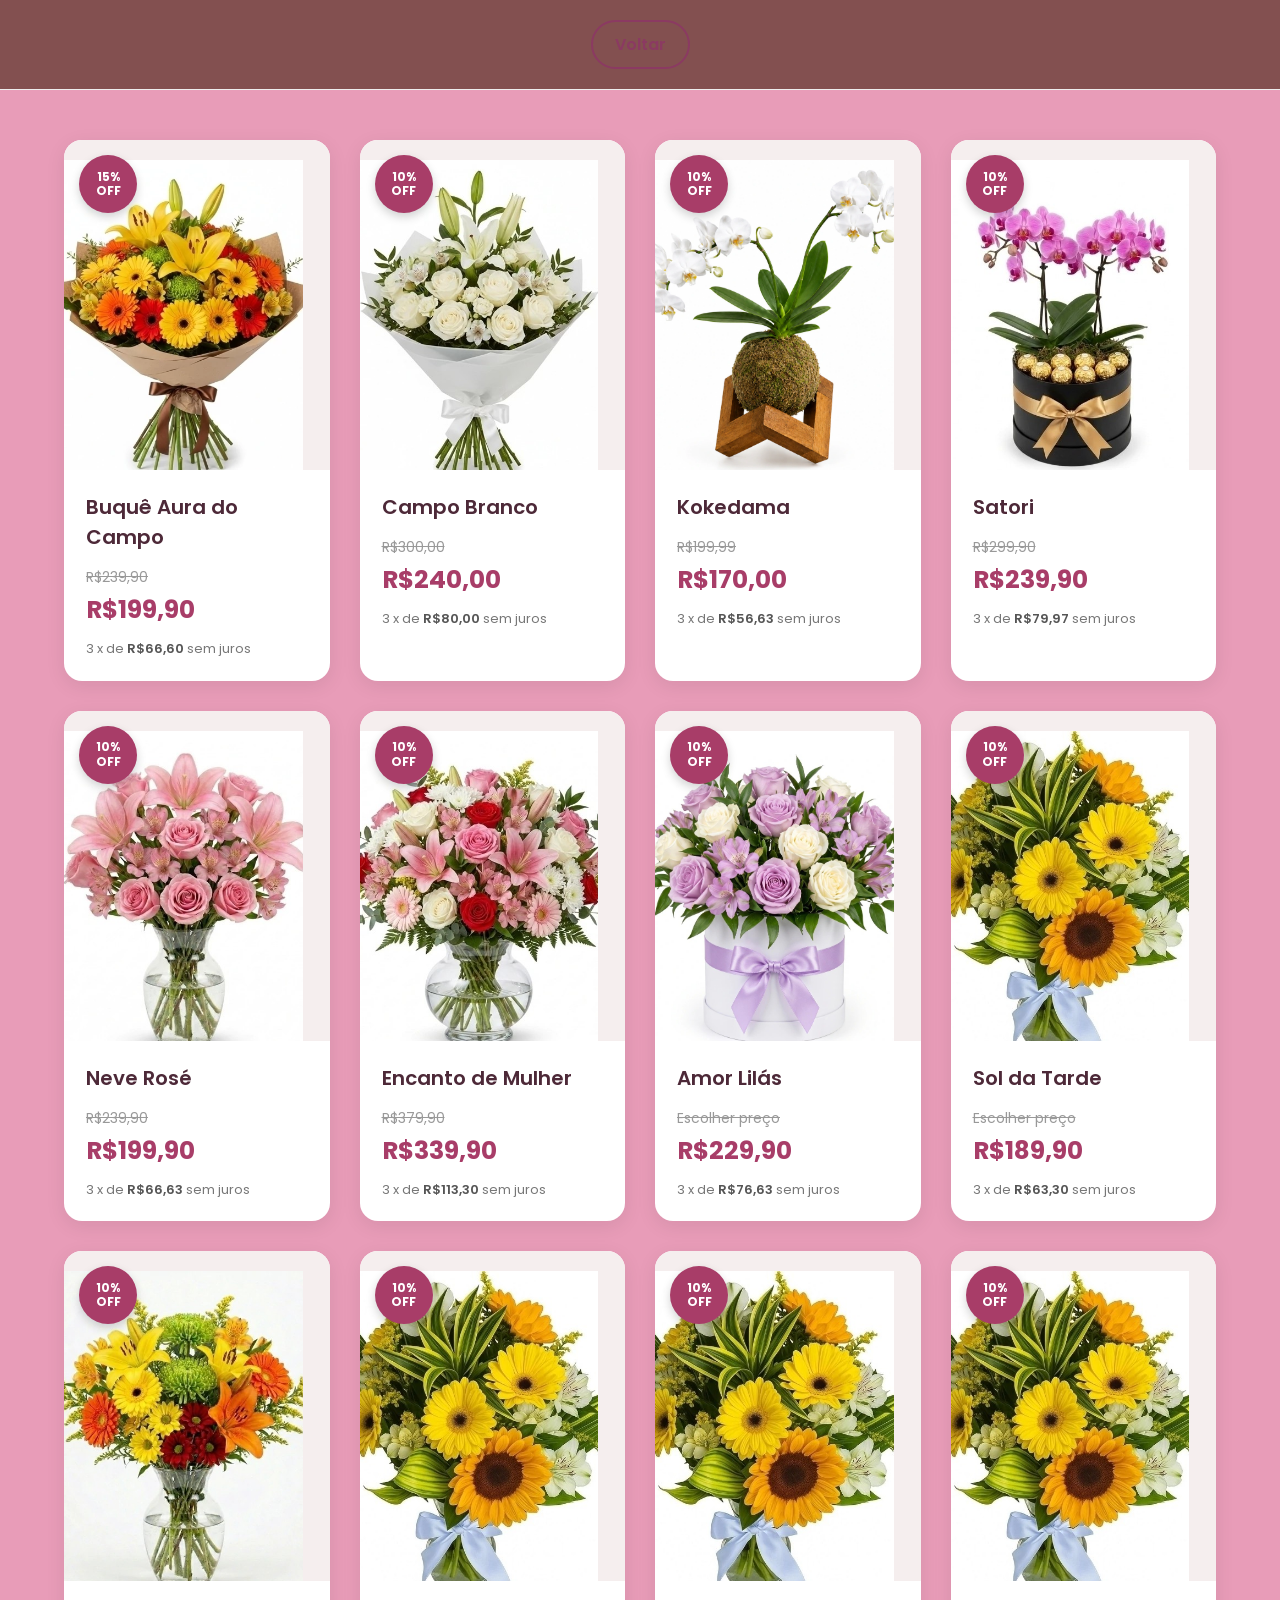
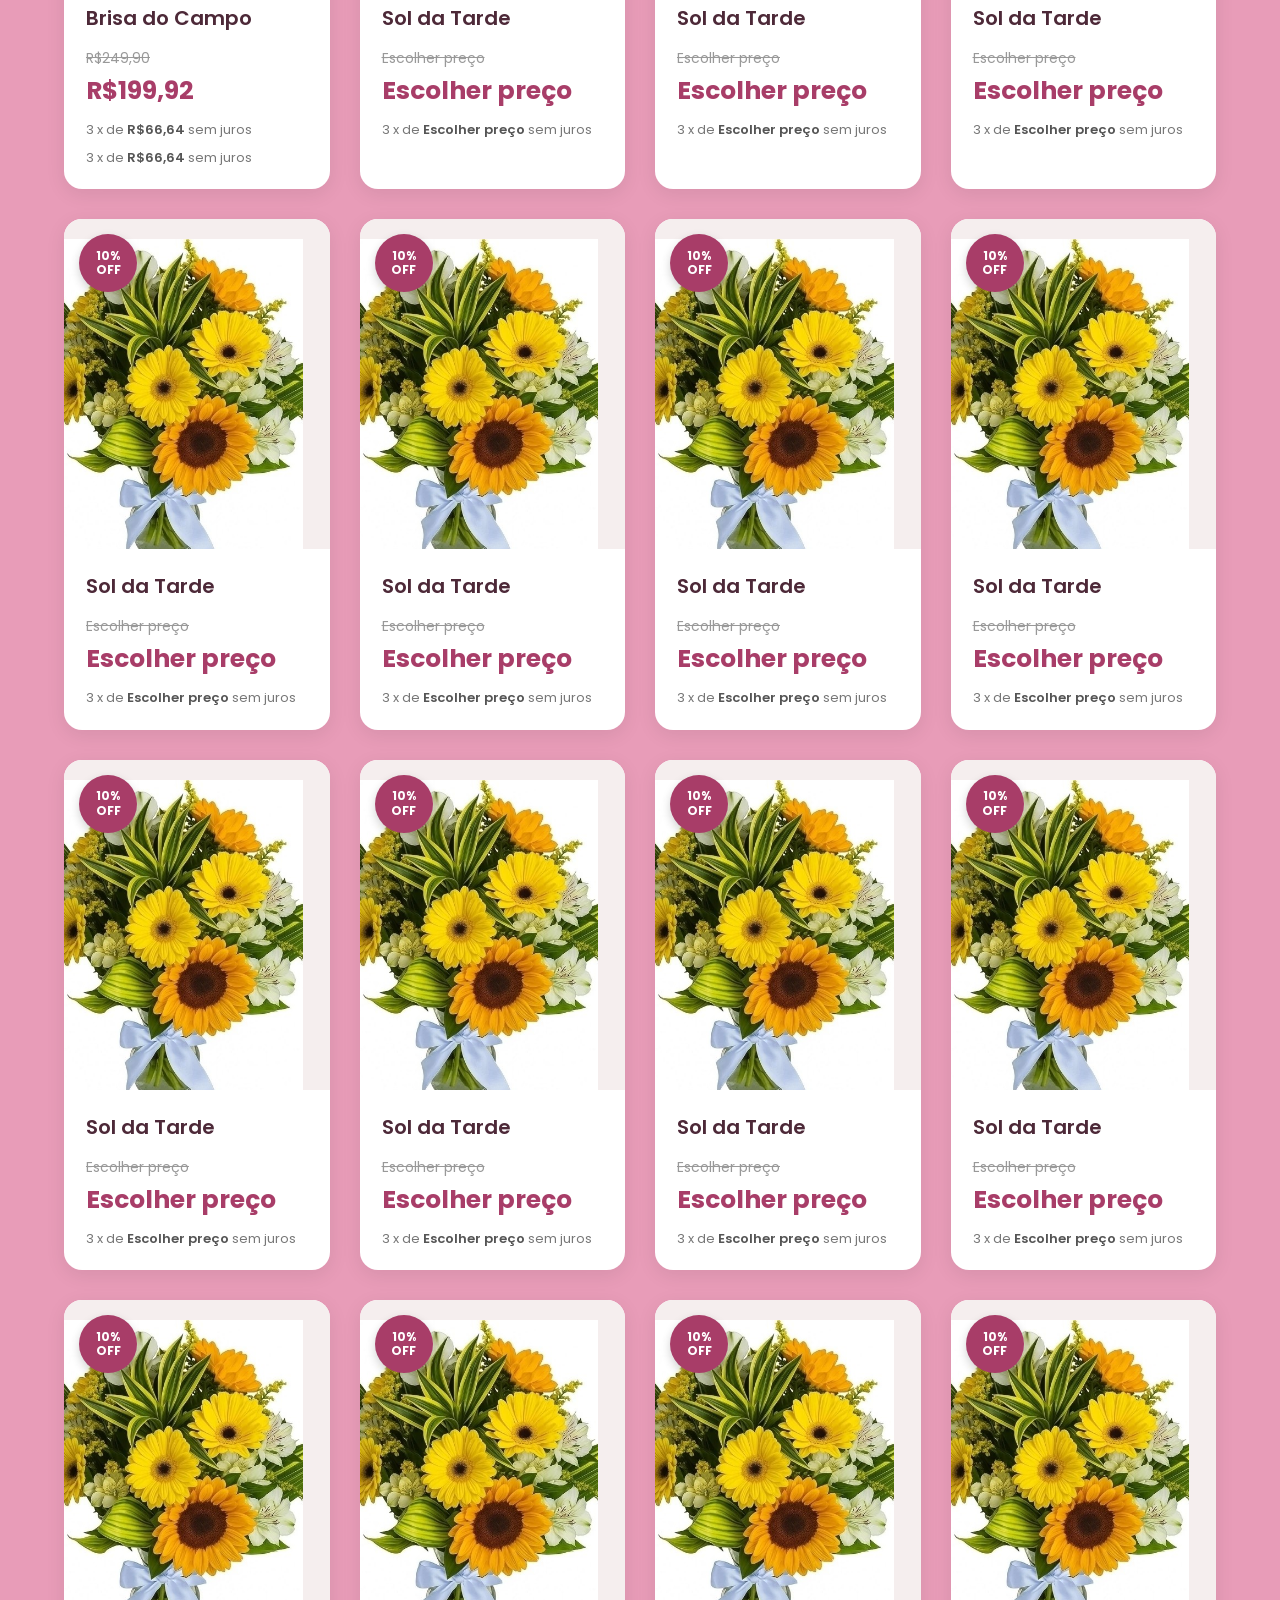
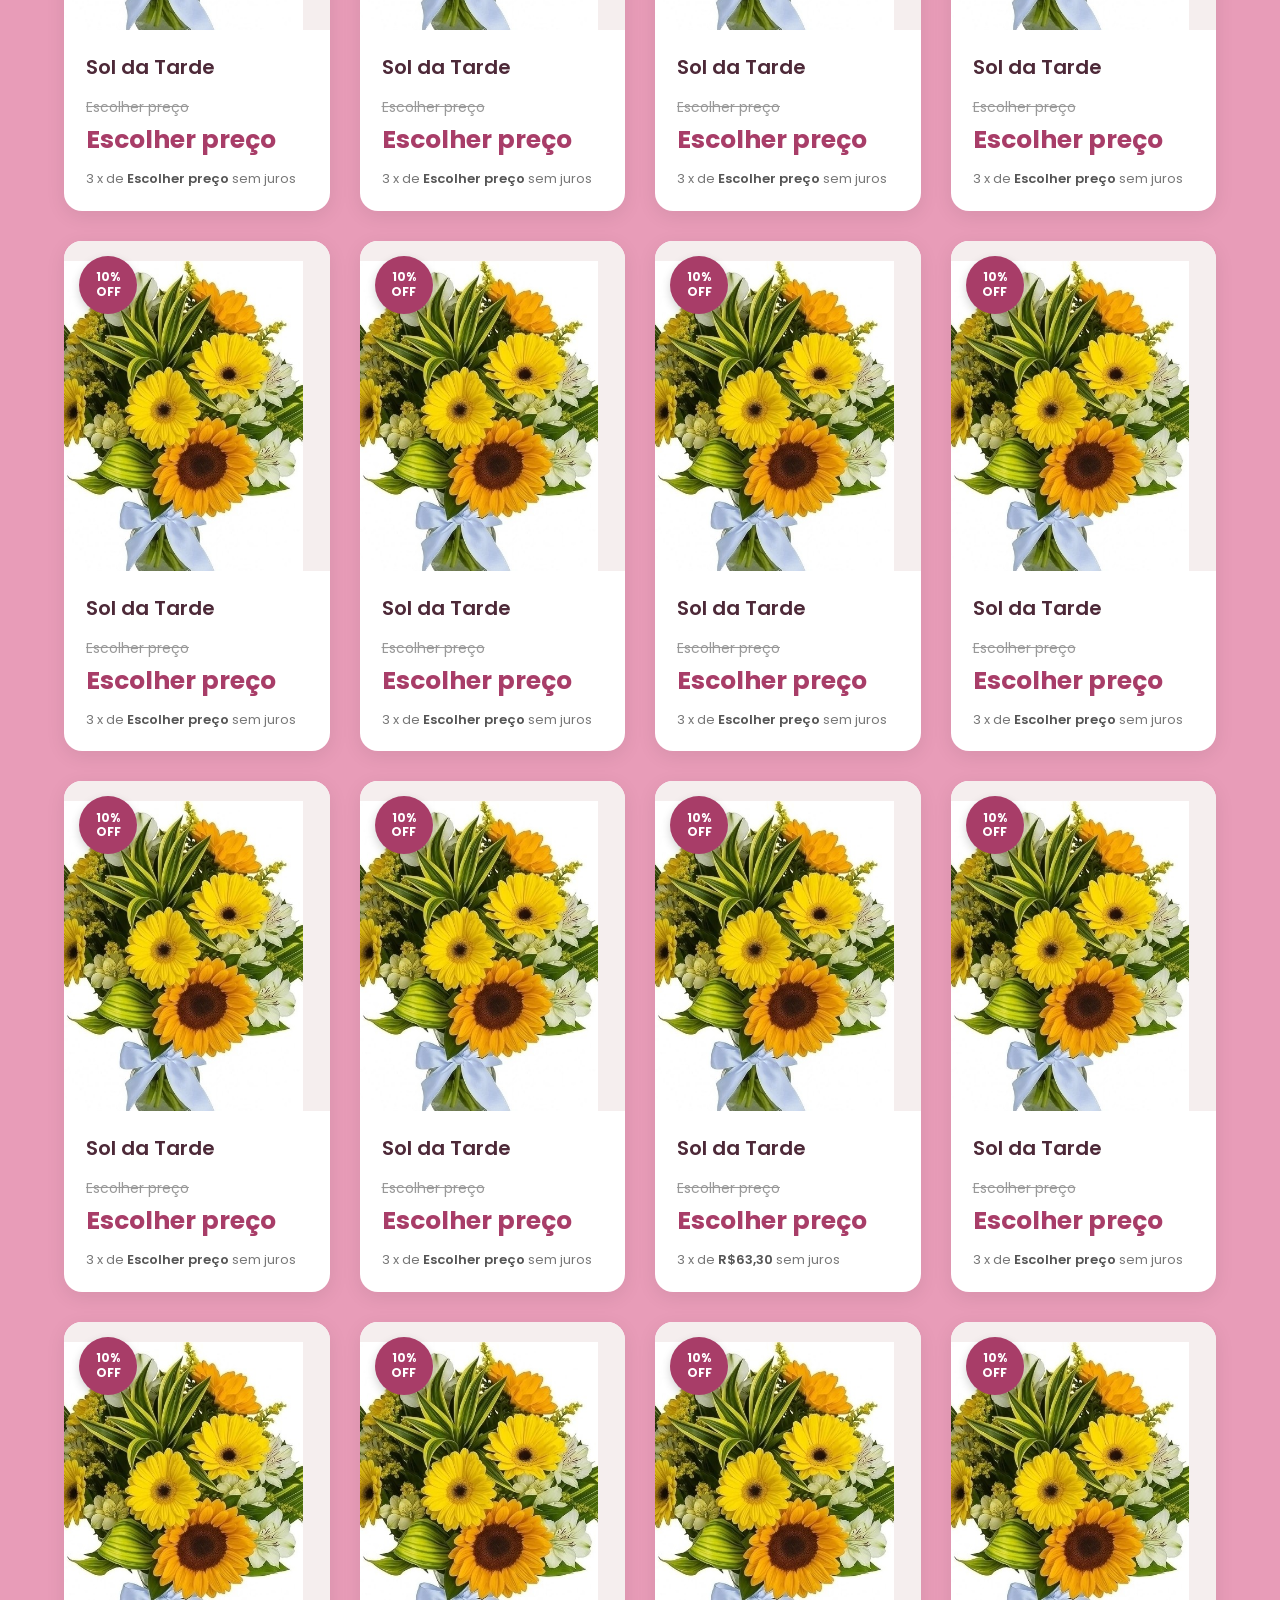
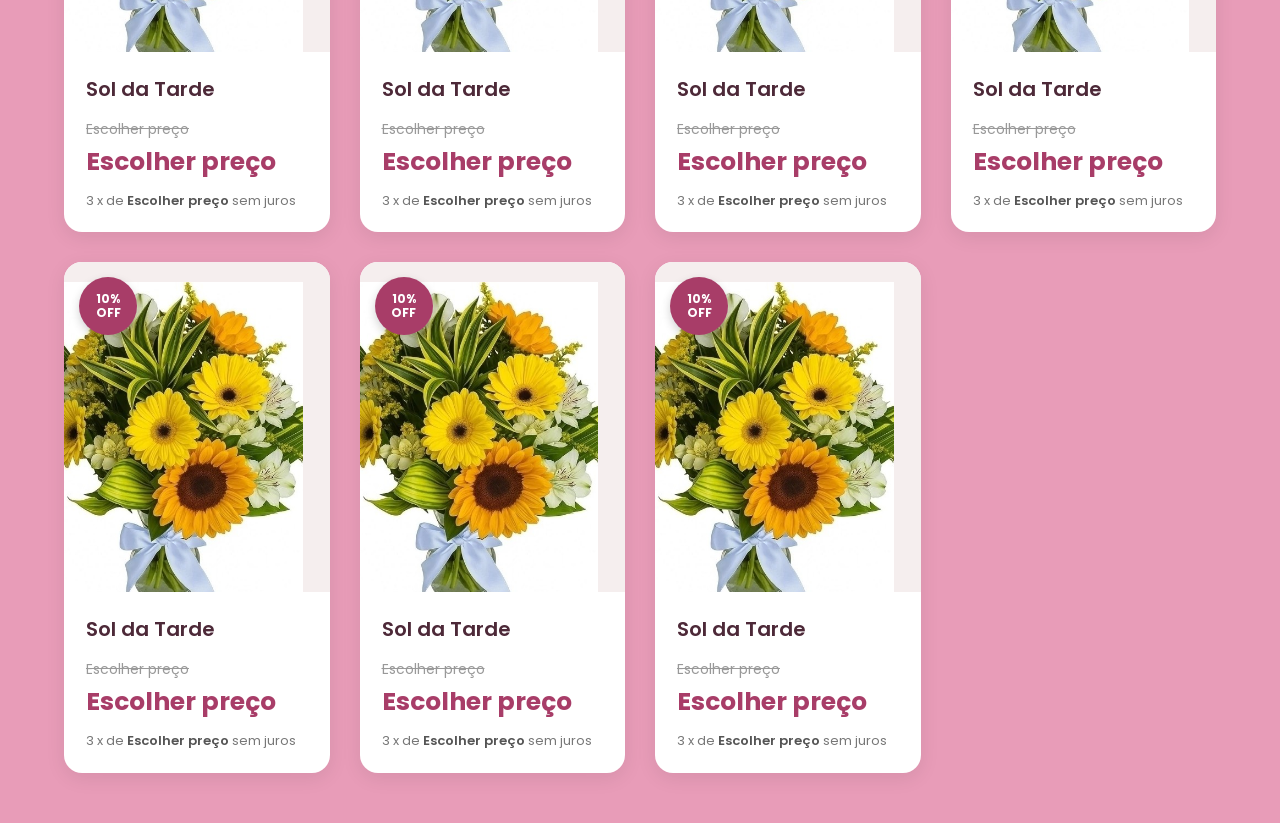
==== index2.html @ 7cb898e9 "atualizções adicionamos imagens" ====
<!DOCTYPE html>
    <html lang="pt-BR">

    <head>
        <meta charset="UTF-8">

        <meta name="viewport" content="width=device-width, initial-scale=1.0">

        <link rel="stylesheet" href="style.css">

        <link rel="preconnect" href="https://fonts.googleapis.com">
        <link rel="preconnect" href="https://fonts.gstatic.com" crossorigin>

        <style>
            @import url('https://fonts.googleapis.com/css2?family=Poppins:wght@100;200;300;400;500;600;700;800;900&display=swap');
        </style>

        <title>Four Petals Floricultura - Catálogo</title>
    </head>


    <body>

        <header>

            <nav>

                <ul>

                    <li>
                        <a href="index.html">Voltar</a>
                    </li>

                </ul>

            </nav>

        </header>



        <div class="Img-catalogo">



            <div class="produto">

                <div class="imagem-produto">

                    <span class="desconto">
                        15%<br>OFF
                    </span>

                    <img
                        src="imagens/600_831-e4d70203cebf6d19ad17696842617388-1024-1024.webp"
                        alt="Buquê Aura do Campo"
                    >

                </div>


                <div class="informacoes">

                    <h2>Buquê Aura do Campo</h2>

                    <div class="precos">

                        <span class="preco-antigo">
                            R$239,90
                        </span>

                        <span class="preco-atual">
                            R$199,90
                        </span>

                    </div>

                    <p>
                        3 x de <strong>R$66,60</strong> sem juros
                    </p>

                </div>

            </div>


            <div class="produto">

                <div class="imagem-produto">

                    <span class="desconto">
                        10%<br>OFF
                    </span>

                    <img
                        src="imagens/600_846-e21365c49f33f7554517696382559861-1024-1024.jpeg"
                        alt="Campo Branco"
                    >

                </div>


                <div class="informacoes">

                    <h2>Campo Branco</h2>

                    <div class="precos">

                        <span class="preco-antigo">
                            R$300,00
                        </span>

                        <span class="preco-atual">
                            R$240,00
                        </span>

                    </div>

                    <p>
                        3 x de <strong>R$80,00</strong> sem juros
                    </p>

                </div>

            </div>


            <div class="produto">

                <div class="imagem-produto">

                    <span class="desconto">
                        10%<br>OFF
                    </span>

                    <img
                        src="imagens/chatgpt-image-14-de-jul-de-2026-11_43_05-f61bd99f95ff4480b817840401695885-1024-1024.webp"
                        alt="Kokedama"
                    >

                </div>


                <div class="informacoes">

                    <h2>Kokedama </h2>

                    <div class="precos">

                        <span class="preco-antigo">
                            R$199,99
                        </span>

                        <span class="preco-atual">
                            R$170,00
                        </span>

                    </div>

                    <p>
                        3 x de <strong>R$56,63</strong> sem juros
                    </p>

                </div>

            </div>


            <div class="produto">

                <div class="imagem-produto">

                    <span class="desconto">
                        10%<br>OFF
                    </span>

                    <img src="imagens/bombom.jpeg"
                    alt= Satori>

                </div>


                <div class="informacoes">

                    <h2>Satori</h2>

                    <div class="precos">

                        <span class="preco-antigo">
                            R$299,90
                        </span>

                        <span class="preco-atual">
                            R$239,90
                        </span>

                    </div>

                    <p>
                        3 x de <strong>R$79,97</strong> sem juros
                    </p>

                </div>

            </div>

            <div class="produto">

                <div class="imagem-produto">

                    <span class="desconto">
                        10%<br>OFF
                    </span>

                    <img
                        src="imagens/teste rosa.jpg"
                        alt="Neve Rosé"
                    >

                </div>


                <div class="informacoes">

                    <h2>Neve Rosé</h2>

                    <div class="precos">

                        <span class="preco-antigo">
                            R$239,90
                        </span>

                        <span class="preco-atual">
                            R$199,90
                        </span>

                    </div>

                    <p>
                        3 x de <strong>R$66,63</strong> sem juros
                    </p>

                </div>

            </div>


            <div class="produto">

                <div class="imagem-produto">

                    <span class="desconto">
                        10%<br>OFF
                    </span>

                    <img
                        src="imagens/vaso de rosa.jpeg"
                        alt="Encanto de Mulher"
                    >

                </div>


                <div class="informacoes">

                    <h2>Encanto de Mulher</h2>

                    <div class="precos">

                        <span class="preco-antigo">
                            R$379,90
                        </span>

                        <span class="preco-atual">
                            R$339,90
                        </span>

                    </div>

                    <p>
                        3 x de <strong>R$113,30</strong> sem juros
                    </p>

                </div>

            </div>

            <div class="produto">

                <div class="imagem-produto">

                    <span class="desconto">
                        10%<br>OFF
                    </span>

                    <img
                        src="imagens/amor lilas.jpg"
                        alt="Amor Lilás"
                    >

                </div>


                <div class="informacoes">

                    <h2>Amor Lilás</h2>

                    <div class="precos">

                        <span class="preco-antigo">
                            Escolher preço
                        </span>

                        <span class="preco-atual">
                            R$229,90
                        </span>

                    </div>

                    <p>
                        3 x de <strong>R$76,63</strong> sem juros
                    </p>

                </div>

            </div>


            <div class="produto">

                <div class="imagem-produto">

                    <span class="desconto">
                        10%<br>OFF
                    </span>

                    <img
                        src="imagens/sol da tarde.jpg"
                        alt="Sol da Tarde"
                    >

                </div>


                <div class="informacoes">

                    <h2>Sol da Tarde</h2>

                    <div class="precos">

                        <span class="preco-antigo">
                            Escolher preço
                        </span>

                        <span class="preco-atual">
                            R$189,90
                        </span>

                    </div>

                    <p>
                        3 x de <strong>R$63,30</strong> sem juros
                    </p>

                </div>

            </div>


            <div class="produto">

                <div class="imagem-produto">

                    <span class="desconto">
                        10%<br>OFF
                    </span>

                    <img
                        src="imagens/Brisa do campo.jpg"
                        alt="Brisa do Campo"
                    >

                </div>


                <div class="informacoes">

                    <h2>Brisa do Campo</h2>

                    <div class="precos">

                        <span class="preco-antigo">
                            R$249,90
                        </span>

                        <span class="preco-atual">
                            R$199,92
                        </span>

                    </div>

                    <p>
                        3 x de <strong>R$66,64</strong> sem juros
                    </p>
                    <p>
                        3 x de <strong>R$66,64</strong> sem juros
                    </p>
            
                </div>
            
            </div>
            

    <div class="produto">

        <div class="imagem-produto">

            <span class="desconto">
                10%<br>OFF
            </span>

            <img
                src="imagens/sol da tarde.jpg"
                alt="Sol da Tarde"
            >

        </div>


        <div class="informacoes">

            <h2>Sol da Tarde</h2>

            <div class="precos">

                <span class="preco-antigo">
                    Escolher preço
                </span>

                <span class="preco-atual">
                    Escolher preço
                </span>

            </div>

            <p>
                3 x de <strong>Escolher preço</strong> sem juros
            </p>

        </div>

    </div>

    <div class="produto">

        <div class="imagem-produto">

            <span class="desconto">
                10%<br>OFF
            </span>

            <img
                src="imagens/sol da tarde.jpg"
                alt="Sol da Tarde"
            >

        </div>


        <div class="informacoes">

            <h2>Sol da Tarde</h2>

            <div class="precos">

                <span class="preco-antigo">
                    Escolher preço
                </span>

                <span class="preco-atual">
                    Escolher preço
                </span>

            </div>

            <p>
                3 x de <strong>Escolher preço</strong> sem juros
            </p>

        </div>

    </div>

    <div class="produto">

        <div class="imagem-produto">

            <span class="desconto">
                10%<br>OFF
            </span>

            <img
                src="imagens/sol da tarde.jpg"
                alt="Sol da Tarde"
            >

        </div>


        <div class="informacoes">

            <h2>Sol da Tarde</h2>

            <div class="precos">

                <span class="preco-antigo">
                    Escolher preço
                </span>

                <span class="preco-atual">
                    Escolher preço
                </span>

            </div>

            <p>
                3 x de <strong>Escolher preço</strong> sem juros
            </p>

        </div>

    </div>

    <div class="produto">

        <div class="imagem-produto">

            <span class="desconto">
                10%<br>OFF
            </span>

            <img
                src="imagens/sol da tarde.jpg"
                alt="Sol da Tarde"
            >

        </div>


        <div class="informacoes">

            <h2>Sol da Tarde</h2>

            <div class="precos">

                <span class="preco-antigo">
                    Escolher preço
                </span>

                <span class="preco-atual">
                    Escolher preço
                </span>

            </div>

            <p>
                3 x de <strong>Escolher preço</strong> sem juros
            </p>

        </div>

    </div>

    <div class="produto">

        <div class="imagem-produto">

            <span class="desconto">
                10%<br>OFF
            </span>

            <img
                src="imagens/sol da tarde.jpg"
                alt="Sol da Tarde"
            >

        </div>


        <div class="informacoes">

            <h2>Sol da Tarde</h2>

            <div class="precos">

                <span class="preco-antigo">
                    Escolher preço
                </span>

                <span class="preco-atual">
                    Escolher preço
                </span>

            </div>

            <p>
                3 x de <strong>Escolher preço</strong> sem juros
            </p>

        </div>

    </div>

    <div class="produto">

        <div class="imagem-produto">

            <span class="desconto">
                10%<br>OFF
            </span>

            <img
                src="imagens/sol da tarde.jpg"
                alt="Sol da Tarde"
            >

        </div>


        <div class="informacoes">

            <h2>Sol da Tarde</h2>

            <div class="precos">

                <span class="preco-antigo">
                    Escolher preço
                </span>

                <span class="preco-atual">
                    Escolher preço
                </span>

            </div>

            <p>
                3 x de <strong>Escolher preço</strong> sem juros
            </p>

        </div>

    </div>

    <div class="produto">

        <div class="imagem-produto">

            <span class="desconto">
                10%<br>OFF
            </span>

            <img
                src="imagens/sol da tarde.jpg"
                alt="Sol da Tarde"
            >

        </div>


        <div class="informacoes">

            <h2>Sol da Tarde</h2>

            <div class="precos">

                <span class="preco-antigo">
                    Escolher preço
                </span>

                <span class="preco-atual">
                    Escolher preço
                </span>

            </div>

            <p>
                3 x de <strong>Escolher preço</strong> sem juros
            </p>

        </div>

    </div>

    <div class="produto">

        <div class="imagem-produto">

            <span class="desconto">
                10%<br>OFF
            </span>

            <img
                src="imagens/sol da tarde.jpg"
                alt="Sol da Tarde"
            >

        </div>


        <div class="informacoes">

            <h2>Sol da Tarde</h2>

            <div class="precos">

                <span class="preco-antigo">
                    Escolher preço
                </span>

                <span class="preco-atual">
                    Escolher preço
                </span>

            </div>

            <p>
                3 x de <strong>Escolher preço</strong> sem juros
            </p>

        </div>

    </div>

    <div class="produto">

        <div class="imagem-produto">

            <span class="desconto">
                10%<br>OFF
            </span>

            <img
                src="imagens/sol da tarde.jpg"
                alt="Sol da Tarde"
            >

        </div>


        <div class="informacoes">

            <h2>Sol da Tarde</h2>

            <div class="precos">

                <span class="preco-antigo">
                    Escolher preço
                </span>

                <span class="preco-atual">
                    Escolher preço
                </span>

            </div>

            <p>
                3 x de <strong>Escolher preço</strong> sem juros
            </p>

        </div>

    </div>

    <div class="produto">

        <div class="imagem-produto">

            <span class="desconto">
                10%<br>OFF
            </span>

            <img
                src="imagens/sol da tarde.jpg"
                alt="Sol da Tarde"
            >

        </div>


        <div class="informacoes">

            <h2>Sol da Tarde</h2>

            <div class="precos">

                <span class="preco-antigo">
                    Escolher preço
                </span>

                <span class="preco-atual">
                    Escolher preço
                </span>

            </div>

            <p>
                3 x de <strong>Escolher preço</strong> sem juros
            </p>

        </div>

    </div>

    <div class="produto">

        <div class="imagem-produto">

            <span class="desconto">
                10%<br>OFF
            </span>

            <img
                src="imagens/sol da tarde.jpg"
                alt="Sol da Tarde"
            >

        </div>


        <div class="informacoes">

            <h2>Sol da Tarde</h2>

            <div class="precos">

                <span class="preco-antigo">
                    Escolher preço
                </span>

                <span class="preco-atual">
                    Escolher preço
                </span>

            </div>

            <p>
                3 x de <strong>Escolher preço</strong> sem juros
            </p>

        </div>

    </div>

    <div class="produto">

        <div class="imagem-produto">

            <span class="desconto">
                10%<br>OFF
            </span>

            <img
                src="imagens/sol da tarde.jpg"
                alt="Sol da Tarde"
            >

        </div>


        <div class="informacoes">

            <h2>Sol da Tarde</h2>

            <div class="precos">

                <span class="preco-antigo">
                    Escolher preço
                </span>

                <span class="preco-atual">
                    Escolher preço
                </span>

            </div>

            <p>
                3 x de <strong>Escolher preço</strong> sem juros
            </p>

        </div>

    </div>

    <div class="produto">

        <div class="imagem-produto">

            <span class="desconto">
                10%<br>OFF
            </span>

            <img
                src="imagens/sol da tarde.jpg"
                alt="Sol da Tarde"
            >

        </div>


        <div class="informacoes">

            <h2>Sol da Tarde</h2>

            <div class="precos">

                <span class="preco-antigo">
                    Escolher preço
                </span>

                <span class="preco-atual">
                    Escolher preço
                </span>

            </div>

            <p>
                3 x de <strong>Escolher preço</strong> sem juros
            </p>

        </div>

    </div>

    <div class="produto">

        <div class="imagem-produto">

            <span class="desconto">
                10%<br>OFF
            </span>

            <img
                src="imagens/sol da tarde.jpg"
                alt="Sol da Tarde"
            >

        </div>


        <div class="informacoes">

            <h2>Sol da Tarde</h2>

            <div class="precos">

                <span class="preco-antigo">
                    Escolher preço
                </span>

                <span class="preco-atual">
                    Escolher preço
                </span>

            </div>

            <p>
                3 x de <strong>Escolher preço</strong> sem juros
            </p>

        </div>

    </div>

    <div class="produto">

        <div class="imagem-produto">

            <span class="desconto">
                10%<br>OFF
            </span>

            <img
                src="imagens/sol da tarde.jpg"
                alt="Sol da Tarde"
            >

        </div>


        <div class="informacoes">

            <h2>Sol da Tarde</h2>

            <div class="precos">

                <span class="preco-antigo">
                    Escolher preço
                </span>

                <span class="preco-atual">
                    Escolher preço
                </span>

            </div>

            <p>
                3 x de <strong>Escolher preço</strong> sem juros
            </p>

        </div>

    </div>

    <div class="produto">

        <div class="imagem-produto">

            <span class="desconto">
                10%<br>OFF
            </span>

            <img
                src="imagens/sol da tarde.jpg"
                alt="Sol da Tarde"
            >

        </div>


        <div class="informacoes">

            <h2>Sol da Tarde</h2>

            <div class="precos">

                <span class="preco-antigo">
                    Escolher preço
                </span>

                <span class="preco-atual">
                    Escolher preço
                </span>

            </div>

            <p>
                3 x de <strong>Escolher preço</strong> sem juros
            </p>

        </div>

    </div>

    <div class="produto">

        <div class="imagem-produto">

            <span class="desconto">
                10%<br>OFF
            </span>

            <img
                src="imagens/sol da tarde.jpg"
                alt="Sol da Tarde"
            >

        </div>


        <div class="informacoes">

            <h2>Sol da Tarde</h2>

            <div class="precos">

                <span class="preco-antigo">
                    Escolher preço
                </span>

                <span class="preco-atual">
                    Escolher preço
                </span>

            </div>

            <p>
                3 x de <strong>Escolher preço</strong> sem juros
            </p>

        </div>

    </div>

    <div class="produto">

        <div class="imagem-produto">

            <span class="desconto">
                10%<br>OFF
            </span>

            <img
                src="imagens/sol da tarde.jpg"
                alt="Sol da Tarde"
            >

        </div>


        <div class="informacoes">

            <h2>Sol da Tarde</h2>

            <div class="precos">

                <span class="preco-antigo">
                    Escolher preço
                </span>

                <span class="preco-atual">
                    Escolher preço
                </span>

            </div>

            <p>
                3 x de <strong>Escolher preço</strong> sem juros
            </p>

        </div>

    </div>

    <div class="produto">

        <div class="imagem-produto">

            <span class="desconto">
                10%<br>OFF
            </span>

            <img
                src="imagens/sol da tarde.jpg"
                alt="Sol da Tarde"
            >

        </div>


        <div class="informacoes">

            <h2>Sol da Tarde</h2>

            <div class="precos">

                <span class="preco-antigo">
                    Escolher preço
                </span>

                <span class="preco-atual">
                    Escolher preço
                </span>

            </div>

            <p>
                3 x de <strong>Escolher preço</strong> sem juros
            </p>

        </div>

    </div>

    <div class="produto">

        <div class="imagem-produto">

            <span class="desconto">
                10%<br>OFF
            </span>

            <img
                src="imagens/sol da tarde.jpg"
                alt="Sol da Tarde"
            >

        </div>


        <div class="informacoes">

            <h2>Sol da Tarde</h2>

            <div class="precos">

                <span class="preco-antigo">
                    Escolher preço
                </span>

                <span class="preco-atual">
                    Escolher preço
                </span>

            </div>

            <p>
                3 x de <strong>Escolher preço</strong> sem juros
            </p>

        </div>

    </div>

    <div class="produto">

        <div class="imagem-produto">

            <span class="desconto">
                10%<br>OFF
            </span>

            <img
                src="imagens/sol da tarde.jpg"
                alt="Sol da Tarde"
            >

        </div>


        <div class="informacoes">

            <h2>Sol da Tarde</h2>

            <div class="precos">

                <span class="preco-antigo">
                    Escolher preço
                </span>

                <span class="preco-atual">
                    Escolher preço
                </span>

            </div>

            <p>
                3 x de <strong>Escolher preço</strong> sem juros
            </p>

        </div>

    </div>

    <div class="produto">

        <div class="imagem-produto">

            <span class="desconto">
                10%<br>OFF
            </span>

            <img
                src="imagens/sol da tarde.jpg"
                alt="Sol da Tarde"
            >

        </div>


        <div class="informacoes">

            <h2>Sol da Tarde</h2>

            <div class="precos">

                <span class="preco-antigo">
                    Escolher preço
                </span>

                <span class="preco-atual">
                    Escolher preço
                </span>

            </div>

            <p>
                3 x de <strong>R$63,30</strong> sem juros
            </p>

        </div>

    </div>

    <div class="produto">

        <div class="imagem-produto">

            <span class="desconto">
                10%<br>OFF
            </span>

            <img
                src="imagens/sol da tarde.jpg"
                alt="Sol da Tarde"
            >

        </div>


        <div class="informacoes">

            <h2>Sol da Tarde</h2>

            <div class="precos">

                <span class="preco-antigo">
                    Escolher preço
                </span>

                <span class="preco-atual">
                    Escolher preço
                </span>

            </div>

            <p>
                3 x de <strong>Escolher preço</strong> sem juros
            </p>

        </div>

    </div>

    <div class="produto">

        <div class="imagem-produto">

            <span class="desconto">
                10%<br>OFF
            </span>

            <img
                src="imagens/sol da tarde.jpg"
                alt="Sol da Tarde"
            >

        </div>


        <div class="informacoes">

            <h2>Sol da Tarde</h2>

            <div class="precos">

                <span class="preco-antigo">
                    Escolher preço
                </span>

                <span class="preco-atual">
                    Escolher preço
                </span>

            </div>

            <p>
                3 x de <strong>Escolher preço</strong> sem juros
            </p>

        </div>

    </div>

    <div class="produto">

        <div class="imagem-produto">

            <span class="desconto">
                10%<br>OFF
            </span>

            <img
                src="imagens/sol da tarde.jpg"
                alt="Sol da Tarde"
            >

        </div>


        <div class="informacoes">

            <h2>Sol da Tarde</h2>

            <div class="precos">

                <span class="preco-antigo">
                    Escolher preço
                </span>

                <span class="preco-atual">
                    Escolher preço
                </span>

            </div>

            <p>
                3 x de <strong>Escolher preço</strong> sem juros
            </p>

        </div>

    </div>

    <div class="produto">

        <div class="imagem-produto">

            <span class="desconto">
                10%<br>OFF
            </span>

            <img
                src="imagens/sol da tarde.jpg"
                alt="Sol da Tarde"
            >

        </div>


        <div class="informacoes">

            <h2>Sol da Tarde</h2>

            <div class="precos">

                <span class="preco-antigo">
                    Escolher preço
                </span>

                <span class="preco-atual">
                    Escolher preço
                </span>

            </div>

            <p>
                3 x de <strong>Escolher preço</strong> sem juros
            </p>

        </div>

    </div>

    <div class="produto">

        <div class="imagem-produto">

            <span class="desconto">
                10%<br>OFF
            </span>

            <img
                src="imagens/sol da tarde.jpg"
                alt="Sol da Tarde"
            >

        </div>


        <div class="informacoes">

            <h2>Sol da Tarde</h2>

            <div class="precos">

                <span class="preco-antigo">
                    Escolher preço
                </span>

                <span class="preco-atual">
                    Escolher preço
                </span>

            </div>

            <p>
                3 x de <strong>Escolher preço</strong> sem juros
            </p>

        </div>

    </div>

    <div class="produto">

        <div class="imagem-produto">

            <span class="desconto">
                10%<br>OFF
            </span>

            <img
                src="imagens/sol da tarde.jpg"
                alt="Sol da Tarde"
            >

        </div>


        <div class="informacoes">

            <h2>Sol da Tarde</h2>

            <div class="precos">

                <span class="preco-antigo">
                    Escolher preço
                </span>

                <span class="preco-atual">
                    Escolher preço
                </span>

            </div>

            <p>
                3 x de <strong>Escolher preço</strong> sem juros
            </p>

        </div>

    </div>

    <div class="produto">

        <div class="imagem-produto">

            <span class="desconto">
                10%<br>OFF
            </span>

            <img
                src="imagens/sol da tarde.jpg"
                alt="Sol da Tarde"
            >

        </div>


        <div class="informacoes">

            <h2>Sol da Tarde</h2>

            <div class="precos">

                <span class="preco-antigo">
                    Escolher preço
                </span>

                <span class="preco-atual">
                    Escolher preço
                </span>

            </div>

            <p>
                3 x de <strong>Escolher preço</strong> sem juros
            </p>

        </div>

    </div>

    <div class="produto">

        <div class="imagem-produto">

            <span class="desconto">
                10%<br>OFF
            </span>

            <img
                src="imagens/sol da tarde.jpg"
                alt="Sol da Tarde"
            >

        </div>


        <div class="informacoes">

            <h2>Sol da Tarde</h2>

            <div class="precos">

                <span class="preco-antigo">
                    Escolher preço
                </span>

                <span class="preco-atual">
                    Escolher preço
                </span>

            </div>

            <p>
                3 x de <strong>Escolher preço</strong> sem juros
            </p>

        </div>

    </div>



            </div>


        </div>


    </body>

    </html>
---- style.css ----
* {
    margin: 0;
    padding: 0;
    box-sizing: border-box;
    font-family: "Poppins", sans-serif;
}

html {
    scroll-behavior: smooth;
}

body {
    background-color: #E89CB8;
}

/* Cabeçalho */
header {
    background-color: #2C0A1A;
    padding: 20px;
    position: fixed;
    width: 100%;
    top: 0;
    left: 0;
    z-index: 1000;
}

nav ul {
    display: flex;
    justify-content: center;
    gap: 40px;
    list-style: none;
}

nav a {
    color: white;
    text-decoration: none;
    font-size: 18px;
    transition: 0.3s;
}

nav a:hover {
    color: #E89CB8;
}

/* Seções */
section {
    min-height: 100vh;
    padding: 120px 40px 40px;
    display: flex;
    flex-direction: column;
    justify-content: center;
    align-items: center;
    text-align: center;
}


/*Parte do carrosel*/

.slider {
    margin: 0 auto;
    width: 800px;
    height: 400px;
    overflow: hidden;
}


.slides{
    width: 400%;
    height: 400px;
    display: flex;
}

.slides input{
    display: none;
}

.slide{
    width: 25%;
    position: relative;
    transition: 2s;
}

.slide img{
    width: 800px;
}

.manual-navigation{
    position:absolute;
    width: 800px;
    margin-top: -40px;
    display: flex;
    justify-content: center;
}

.manual-btn{
    border: 2px solid #fff;
    padding: 5px;
    border-radius: 10px;
    cursor:pointer;
    transition: 1s;
}

.manual-btn:not(:last-child){
    margin-right: 40px;
}

.manual-btn:hover{
    background-color: white;
}

#radio1:checked ~ .first{
    margin-left: 0;
}

#radio2:checked ~ .first{
    margin-left: -25%;
}

#radio3:checked ~ .first{
    margin-left: -50%;
}

#radio4:checked ~ .first{
    margin-left: -75%;
}

.navigation-auto div{
    border: 2px solid rgb(247, 68, 97);
    padding: 5px;
    border-radius: 10px;
    cursor: pointer;
    transition: 1s;
}

.navigation-auto{
    position: absolute;
    width: 800px;
    margin-top: 360px;
    display: flex;
    justify-content: center;
}

.manual-btn:not(:last-child){
    margin-right : 40px;
}

.manual-btn:hover{
    background-color: #fff;
}

.navigation-auto div:not(:last-child){
    margin-right: 40px;
}

#radio1:checked ~ .navigation-auto .auto-btn1{
    background-color: white;
}

#radio2:checked ~ .navigation-auto .auto-btn2{
    background-color: white;
}

#radio3:checked ~ .navigation-auto .auto-btn3{
    background-color: white;
}

#radio4:checked ~ .navigation-auto .auto-btn4{
    background-color: white;
}

/* Home */
#home {
    background-color: #E89CB8;
    color: #2C0A1A;
}

/* Quem Somos */
#quem-somos {
    background-color: #B5486C;
    color: white;
}

/* Fale Conosco */
#fale-conosco {
    background-color: #6B1E3A;
    color: white;
    min-height: 50vh;
    

}

ul{
    list-style-type: none;
    display:flex;

    position: relative;
}

.img-icones ul li{
    width: 80px;
    height: 80px;

    background-color: #e89cb8;
    box-shadow: 0 6px 20px #00000055;

    border-radius: 60px;

    display: flex;
    align-items: center;
    justify-content: center;
    position: relative;
    transition: .2s;
}
 
.img-icones ul li:hover{
    width: 180px;
}
.img-icones ul li span{
    position: absolute;

}
.img-icones ul li .icon{
    color: #ffff;
    font-size: 2.2em;
    transition: .2s;


 }

 .img-icones ul li .text{
    color:#faf9f9;
    font-size: 20px;
    transform: scale(0);
    transition: .2s;

    transition-delay: .1s;

 }
 .img-icones ul li:hover .text{
    transform: scale(1);
 }
 .img-icones ul li:hover .icon{
    transform: scale(0);
    
  }
  .img-icones ul li::before{
    content: '';
    position: absolute;
    background-image: linear-gradient(45deg, var(--cor1) ,var(--cor2));
    inset:0;
    opacity: 0;
    border-radius: 60px;
   }
   .img-icones ul li:hover::before{
    opacity: 1;
   }

    



/* Títulos */
h1 {
    margin-bottom: 20px;
    font-size: 40px;
    color: #2C0A1A;
}

#quem-somos h1,
#fale-conosco h1 {
    color: white;
}


p {
    font-size: 18px;
    line-height: 1.6;
    max-width: 800px;
}

/* Imagem */
img {
    width: 250px;
    max-width: 90%;
    margin: 20px 0;
}

/* Botões */
button {
    background-color: #2C0A1A;
    color: white;
    border: none;
    padding: 12px 24px;
    border-radius: 8px;
    cursor: pointer;
    transition: 0.3s;
}

button:hover {
    background-color: #6B1E3A;
}

/*---------------------------------- PARTE DO INDEX2 / CATÁLOGO ----------------------------------------------*/

/* Configurações gerais */

* {
    margin: 0;
    padding: 0;
    box-sizing: border-box;
}

body {
    font-family: 'Poppins', sans-serif;
    background: #e89cb8;
    color: #333;
}


/* cabeçalho */

header {
    width: 100%;
    background: #835050;
    padding: 20px 6%;
    border-bottom: 1px solid #eee;
    position: sticky;
    top: 0;
    z-index: 100;
}

nav ul {
    list-style: none;
}

nav ul li a {
    display: inline-block;
    color: #8b3a62;
    text-decoration: none;
    font-size: 16px;
    font-weight: 600;

    padding: 10px 22px;
    border: 2px solid #8b3a62;
    border-radius: 25px;

    transition: 0.3s ease;
}

nav ul li a:hover {
    background: #8b3a62;
    color: #ffffff;
}


/* Catálogo */

.Img-catalogo {
    width: 90%;
    max-width: 1400px;
    margin: 50px auto;

    display: grid;
    grid-template-columns: repeat(4, 1fr);
    gap: 30px;
}


/* Card*/

.produto {
    background: #ffffff;
    border-radius: 18px;
    overflow: hidden;

    box-shadow: 0 5px 20px rgba(0, 0, 0, 0.08);

    transition:
        transform 0.3s ease,
        box-shadow 0.3s ease;

    position: relative;
}

.produto:hover {
    transform: translateY(-8px);

    box-shadow:
        0 12px 30px rgba(0, 0, 0, 0.14);
}


/* Imagem */

.imagem-produto {
    width: 100%;
    height: 330px;

    position: relative;
    overflow: hidden;

    background: #f5eeee;
}

.imagem-produto img {
    width: 100%;
    height: 100%;

    object-fit: cover;

    display: block;

    transition: transform 0.5s ease;
}

.produto:hover .imagem-produto img {
    transform: scale(1.06);
}


/* Desconto */

.desconto {
    position: absolute;

    top: 15px;
    left: 15px;

    width: 58px;
    height: 58px;

    background: #a83d68;
    color: #ffffff;

    border-radius: 50%;

    display: flex;
    align-items: center;
    justify-content: center;

    text-align: center;

    font-size: 12px;
    line-height: 1.2;
    font-weight: 700;

    z-index: 2;

    box-shadow: 0 4px 10px rgba(0, 0, 0, 0.18);
}


/* Informações */

.informacoes {
    padding: 22px;
}

.informacoes h2 {
    color: #4d2938;

    font-size: 20px;
    font-weight: 600;

    margin-bottom: 15px;

    min-height: 30px;
}


/* Preço */

.precos {
    display: flex;
    flex-direction: column;

    gap: 3px;

    margin-bottom: 10px;
}

.preco-antigo {
    color: #999;

    font-size: 14px;

    text-decoration: line-through;
}

.preco-atual {
    color: #a83d68;

    font-size: 25px;
    font-weight: 700;
}


/* =========================
   PARCELAMENTO
========================= */

.informacoes p {
    color: #777;

    font-size: 13px;
    line-height: 1.5;

    margin-top: 8px;
}

.informacoes strong {
    color: #555;
    font-weight: 600;
}


/* =========================
   RESPONSIVIDADE
========================= */

/* Notebook */

@media (max-width: 1200px) {

    .Img-catalogo {
        grid-template-columns: repeat(3, 1fr);
        width: 92%;
    }

    .imagem-produto {
        height: 300px;
    }
}


/* Tablet */

@media (max-width: 900px) {

    header {
        padding: 18px 5%;
    }

    .Img-catalogo {
        grid-template-columns: repeat(2, 1fr);
        gap: 22px;

        width: 90%;
        margin-top: 35px;
    }

    .imagem-produto {
        height: 320px;
    }
}


/* Celular */

@media (max-width: 600px) {

    header {
        padding: 15px 20px;
    }

    nav ul li a {
        font-size: 14px;
        padding: 8px 18px;
    }

    .Img-catalogo {
        grid-template-columns: 1fr;

        width: 90%;

        gap: 25px;

        margin: 30px auto;
    }

    .produto {
        border-radius: 15px;
    }

    .imagem-produto {
        height: 360px;
    }

    .informacoes {
        padding: 20px;
    }

    .informacoes h2 {
        font-size: 19px;
    }

    .preco-atual {
        font-size: 23px;
    }

    .desconto {
        width: 55px;
        height: 55px;

        top: 12px;
        left: 12px;

        font-size: 11px;
    }
}


/* Celulares pequenos */

@media (max-width: 400px) {

    .Img-catalogo {
        width: 92%;
    }

    .imagem-produto {
        height: 300px;
    }

    .informacoes {
        padding: 17px;
    }

    .informacoes h2 {
        font-size: 18px;
    }

    .preco-atual {
        font-size: 21px;
    }
}


/*---------------------------------- PARTE DO INDEX 3 / CARRINHO ----------------------------------------------*/

/* Botão carrinho */

.cart-button {
    position: fixed;
    top: 20px;
    right: 25px;

    width: 55px;
    height: 55px;

    border: none;
    border-radius: 50%;

    background: #6B1E3A;
    color: white;

    font-size: 25px;

    cursor: pointer;

    display: flex;
    align-items: center;
    justify-content: center;

    z-index: 9998;

    box-shadow: 0 4px 15px rgba(0, 0, 0, 0.25);

    transition: 0.2s;
}

.cart-button:hover {
    transform: scale(1.05);
    background: #B5486C;
}


/* CONTADOR */

#cart-count {
    position: absolute;

    top: -5px;
    right: -5px;

    min-width: 21px;
    height: 21px;

    padding: 0 5px;

    border-radius: 50%;

    background: #ff9900;
    color: #111;

    font-size: 12px;
    font-weight: bold;

    display: flex;
    align-items: center;
    justify-content: center;
}


/* overlay */

.cart-overlay {
    position: fixed;

    inset: 0;

    background: rgba(0, 0, 0, 0.55);

    opacity: 0;
    visibility: hidden;

    transition: 0.3s;

    z-index: 9999;
}

.cart-overlay.active {
    opacity: 1;
    visibility: visible;
}


/* Carrinho lateral */

.cart-sidebar {
    position: fixed;

    top: 0;
    right: 0;

    width: 420px;
    max-width: 100%;

    height: 100vh;

    background: #B5486C;

    z-index: 10000;

    display: flex;
    flex-direction: column;

    transform: translateX(100%);

    transition: transform 0.35s ease;

    box-shadow: -5px 0 25px #6B1E3A;
}

.cart-sidebar.active {
    transform: translateX(0);
}


/* cabeçalho */

.cart-header {
    height: 70px;

    padding: 0 22px;

    display: flex;
    align-items: center;
    justify-content: space-between;

    background: #131921;

    color: white;

    flex-shrink: 0;
}

.cart-header h2 {
    margin: 0;

    font-size: 22px;
}

.close-cart {
    border: none;
    background: transparent;

    color: white;

    font-size: 35px;

    cursor: pointer;

    line-height: 1;
}


/* Produtos */

.cart-items {
    flex: 1;

    overflow-y: auto;

    padding: 15px;
}


/* PRODUTO */

.cart-item {
    display: flex;

    gap: 12px;

    padding: 15px 0;

    border-bottom: 1px solid #ddd;
}


/* IMAGEM */

.cart-item-image {
    width: 85px;
    height: 85px;

    object-fit: contain;

    border: 1px solid #ddd;

    border-radius: 5px;

    background: #fff;
}


/* INFORMAÇÕES */

.cart-item-info {
    flex: 1;

    min-width: 0;
}

.cart-item-name {
    font-size: 15px;

    font-weight: 600;

    color: #222;

    margin-bottom: 6px;
}

.cart-item-price {
    color: #b12704;

    font-weight: bold;

    margin-bottom: 10px;
}


/* quantidade */

.quantity-control {
    display: flex;

    align-items: center;

    width: fit-content;

    border: 1px solid #aaa;

    border-radius: 5px;

    overflow: hidden;
}

.quantity-control button {
    width: 30px;
    height: 30px;

    border: none;

    background: #f3f3f3;

    cursor: pointer;

    font-size: 18px;
}

.quantity-control button:hover {
    background: #ddd;
}

.quantity-control span {
    width: 35px;

    text-align: center;

    font-size: 14px;
}


/* remover */

.remove-item {
    margin-top: 8px;

    border: none;

    background: none;

    color: #007185;

    cursor: pointer;

    font-size: 13px;

    padding: 0;
}

.remove-item:hover {
    color: #c7511f;

    text-decoration: underline;
}



/* Rodapé */

.cart-footer {
    padding: 20px;

    border-top: 1px solid #ddd;

    background: white;

    flex-shrink: 0;
}


/* SUBTOTAL */

.cart-subtotal {
    display: flex;

    justify-content: space-between;

    align-items: center;

    margin-bottom: 15px;

    font-size: 18px;
}

.cart-subtotal strong {
    font-size: 21px;

    color: #b12704;
}


/* BOTÃO FINALIZAR */

.checkout-button {
    width: 100%;

    padding: 14px;

    border: none;

    border-radius: 8px;

    background: #ffd814;

    color: #111;

    font-size: 16px;

    font-weight: 600;

    cursor: pointer;

    transition: 0.2s;
}

.checkout-button:hover {
    background: #f7ca00;
}

.checkout-button:disabled {
    background: #ddd;

    color: #888;

    cursor: not-allowed;
}


/* Scroll */

.cart-items::-webkit-scrollbar {
    width: 7px;
}

.cart-items::-webkit-scrollbar-thumb {
    background: #aaa;

    border-radius: 10px;
}

.cart-items::-webkit-scrollbar-track {
    background: #f5f5f5;
}


/* Responsivo*/

@media (max-width: 500px) {

    .cart-sidebar {
        width: 100%;
    }

    .cart-button {
        right: 15px;
        top: 15px;
    }

    .cart-item-image {
        width: 70px;
        height: 70px;
    }
}

/* Principal*/

.navbar {
    position: relative;

    width: 100%;
    height: 62px;

    background-color: #300718;

    display: flex;
    align-items: center;
    justify-content: center;

    z-index: 100;

    box-sizing: border-box;
}

.nav-links {
    display: flex;
    align-items: center;
    justify-content: center;

    gap: 40px;

    width: 100%;
}

.nav-links a {
    display: inline-block;

    color: #ffffff;

    text-decoration: none;

    font-family: Arial, sans-serif;

    font-size: 18px;

    white-space: nowrap;
}

.nav-links a:hover {
    color: #dddddd;
}


/* CARRINHO */

.cart-link {
    display: flex !important;

    align-items: center;

    gap: 6px;
}

#cart-count {
    display: inline-flex;

    align-items: center;
    justify-content: center;

    min-width: 20px;
    height: 20px;

    padding: 0 5px;

    border-radius: 50%;

    background: rgb(255, 254, 253);

    color: black;

    font-size: 12px;
    font-weight: bold;
}
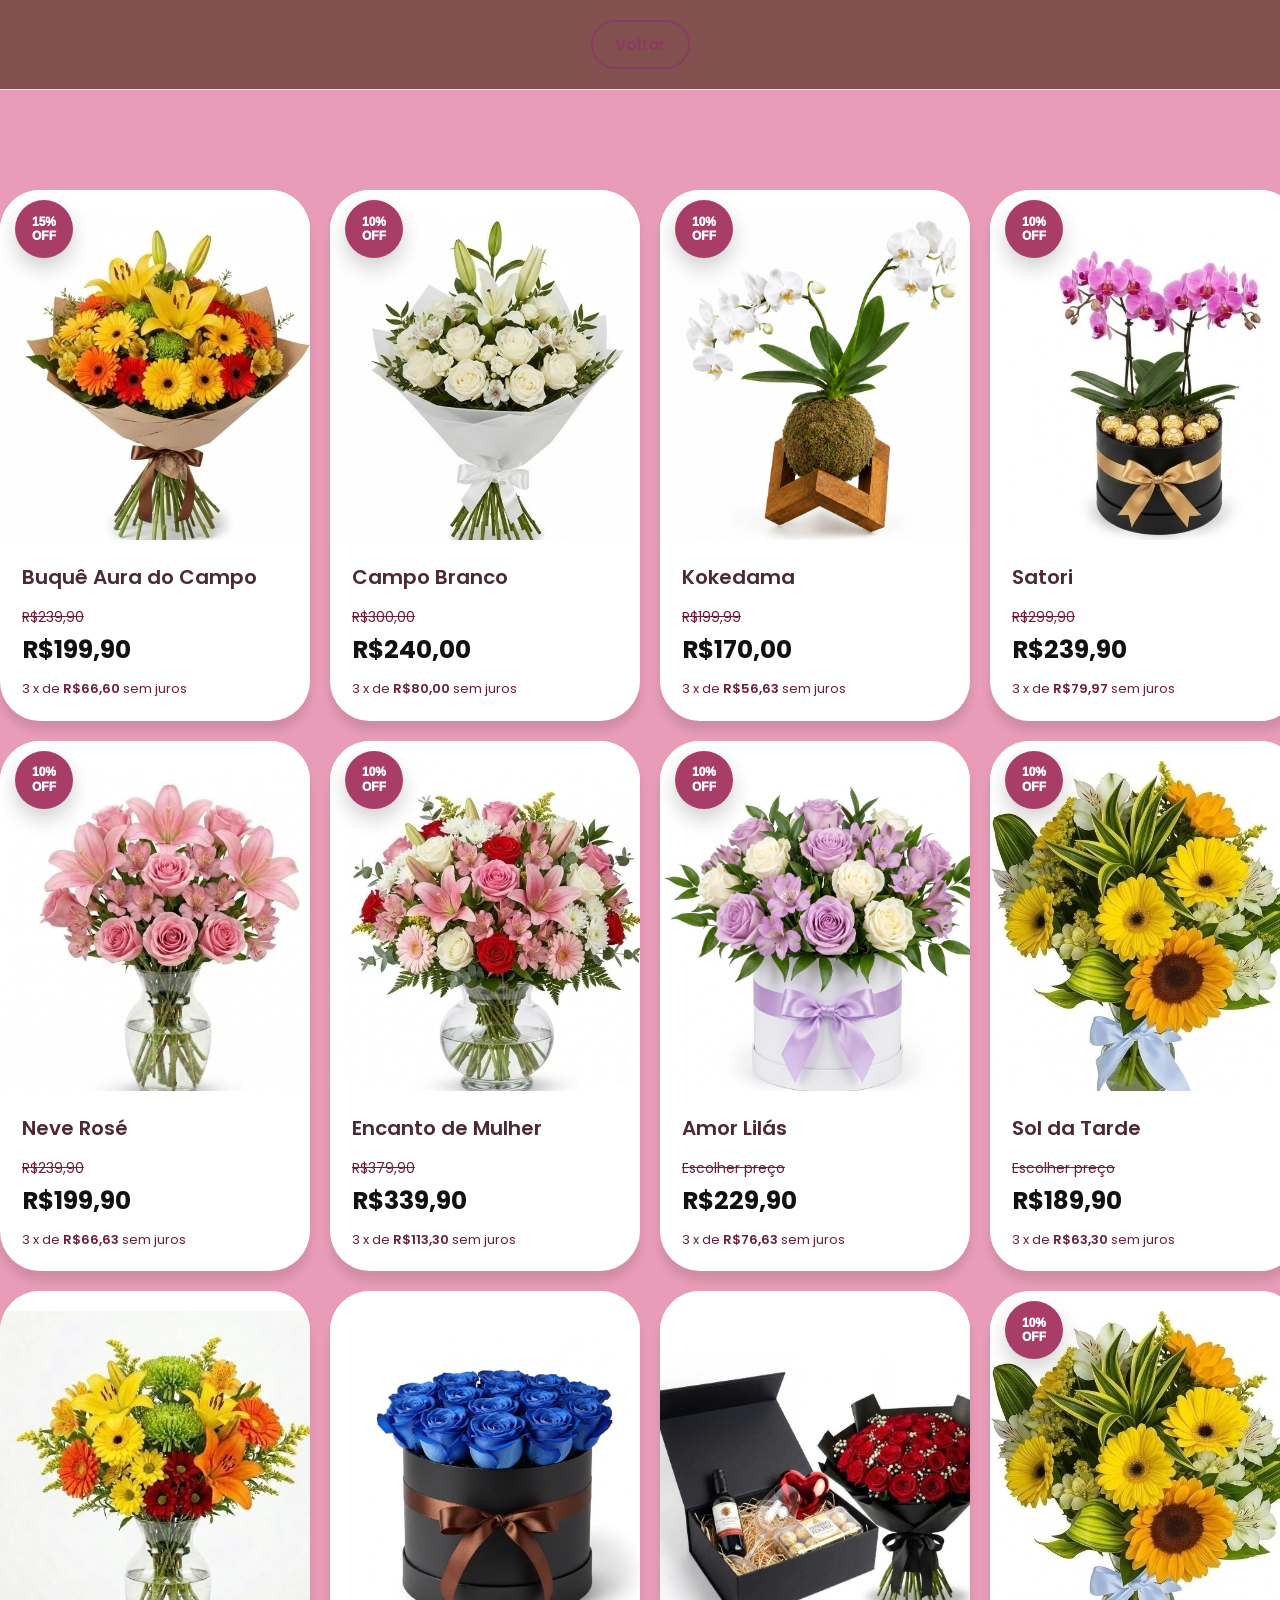
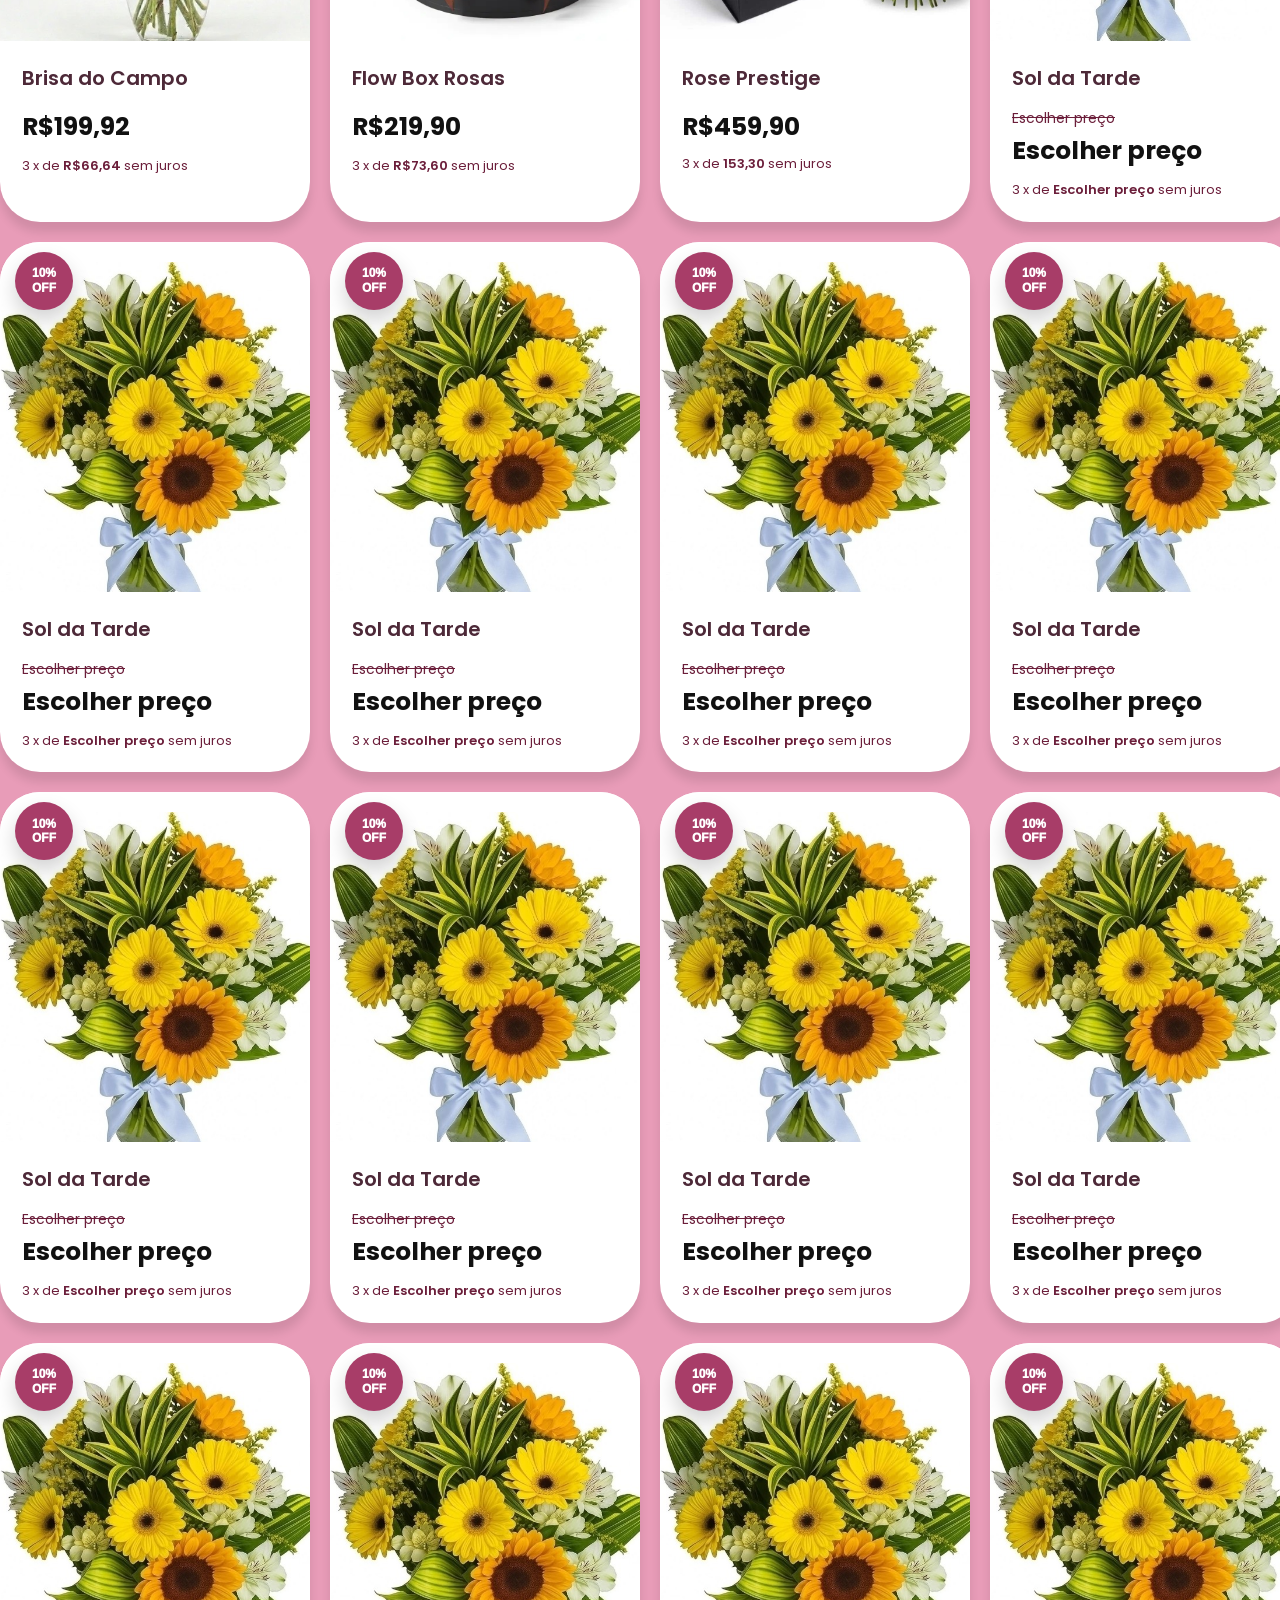
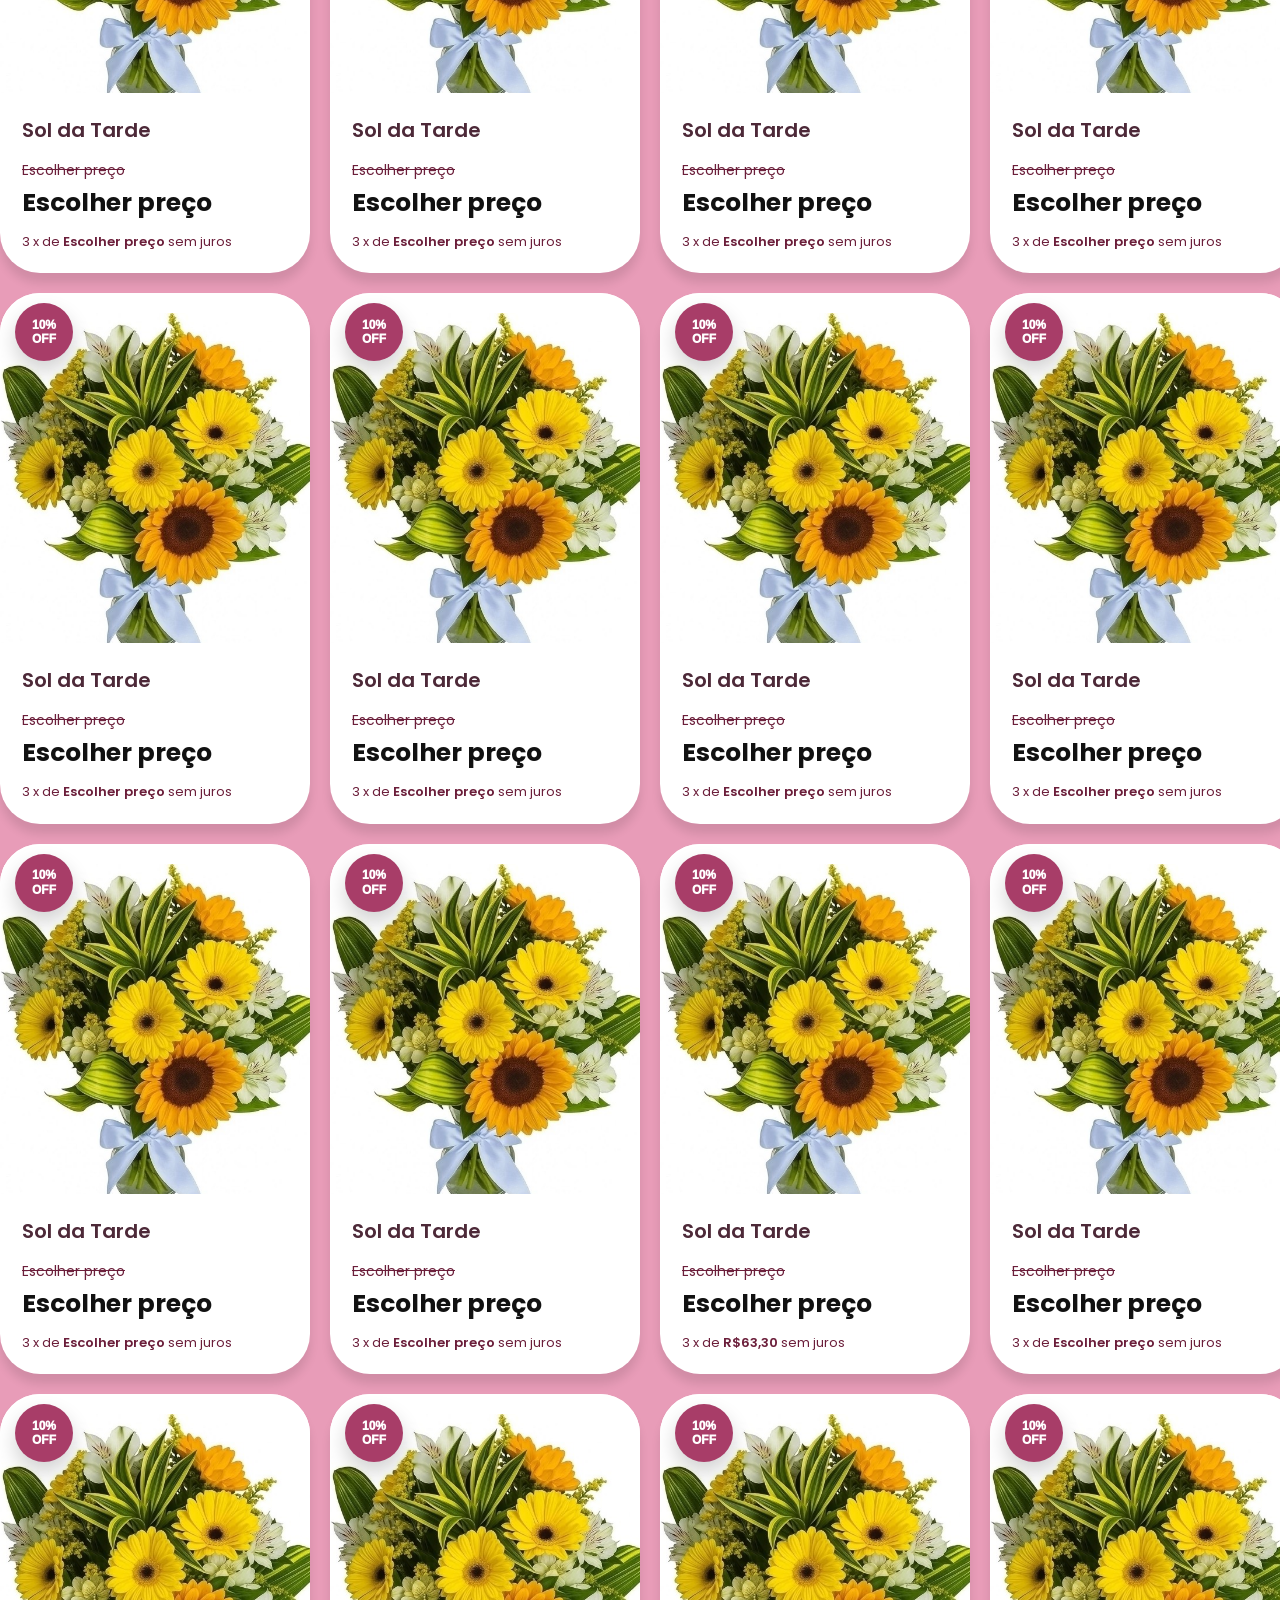
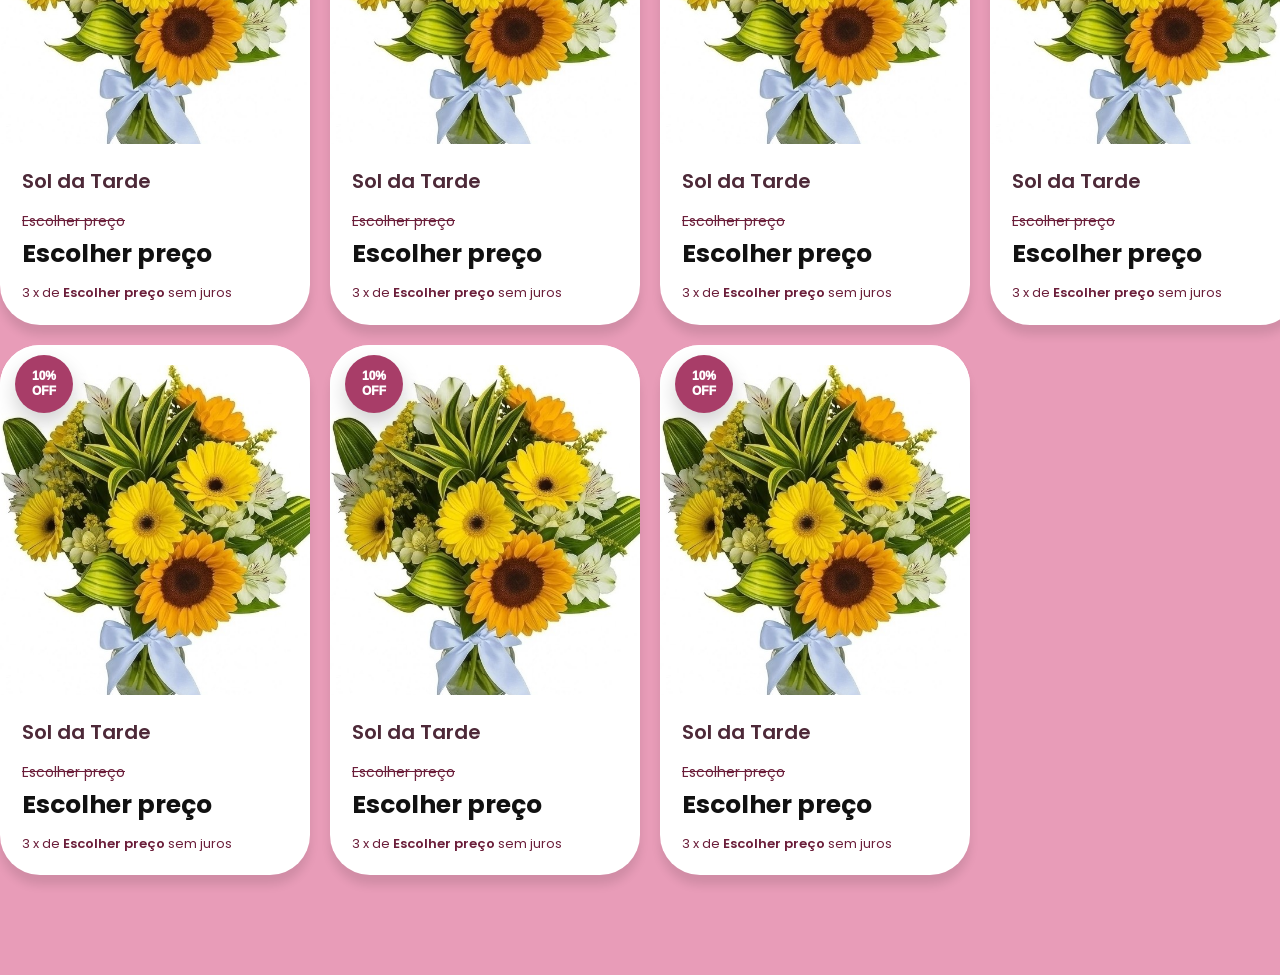
==== commit c48fbc7a: "arrumando colocamos imagens" ====
--- a/index2.html
+++ b/index2.html
@@ -371,9 +371,6 @@
 
                 <div class="imagem-produto">
 
-                    <span class="desconto">
-                        10%<br>OFF
-                    </span>
 
                     <img
                         src="imagens/Brisa do campo.jpg"
@@ -389,9 +386,6 @@
 
                     <div class="precos">
 
-                        <span class="preco-antigo">
-                            R$249,90
-                        </span>
 
                         <span class="preco-atual">
                             R$199,92
@@ -402,9 +396,7 @@
                     <p>
                         3 x de <strong>R$66,64</strong> sem juros
                     </p>
-                    <p>
-                        3 x de <strong>R$66,64</strong> sem juros
-                    </p>
+                    
             
                 </div>
             
@@ -415,76 +407,68 @@
 
         <div class="imagem-produto">
 
-            <span class="desconto">
-                10%<br>OFF
-            </span>
-
-            <img
-                src="imagens/sol da tarde.jpg"
-                alt="Sol da Tarde"
-            >
-
-        </div>
-
-
-        <div class="informacoes">
-
-            <h2>Sol da Tarde</h2>
-
-            <div class="precos">
-
-                <span class="preco-antigo">
-                    Escolher preço
-                </span>
-
-                <span class="preco-atual">
-                    Escolher preço
-                </span>
-
-            </div>
-
-            <p>
-                3 x de <strong>Escolher preço</strong> sem juros
-            </p>
-
-        </div>
-
-    </div>
-
-    <div class="produto">
-
-        <div class="imagem-produto">
-
-            <span class="desconto">
-                10%<br>OFF
-            </span>
-
-            <img
-                src="imagens/sol da tarde.jpg"
-                alt="Sol da Tarde"
-            >
-
-        </div>
-
-
-        <div class="informacoes">
-
-            <h2>Sol da Tarde</h2>
-
-            <div class="precos">
-
-                <span class="preco-antigo">
-                    Escolher preço
-                </span>
-
-                <span class="preco-atual">
-                    Escolher preço
-                </span>
-
-            </div>
-
-            <p>
-                3 x de <strong>Escolher preço</strong> sem juros
+
+
+            <img
+                src="imagens/gemini_generated_image_pfdxnvpfdxnvpfdx-3e4dc06ebdcac67fb517694834859242-1024-1024-cb1ddf1b149ada174c17809187383200-1024-1024.jpg"
+                alt="Flow Box Rosas"
+            >
+
+        </div>
+
+
+        <div class="informacoes">
+
+            <h2>Flow Box Rosas </h2>
+
+            <div class="precos">
+
+
+
+                <span class="preco-atual">
+                    R$219,90
+                </span>
+
+            </div>
+
+            <p>
+                3 x de <strong>R$73,60</strong> sem juros
+            </p>
+
+        </div>
+
+    </div>
+
+    <div class="produto">
+
+        <div class="imagem-produto">
+
+            
+
+            <img
+                src="imagens/whatsapp-image-2026-05-22-at-16-56-57-5133971c04703e746817794803799628-1024-1024.jpg"
+                alt="Rose Prestige "
+            >
+
+        </div>
+
+
+        <div class="informacoes">
+
+            <h2>Rose Prestige </h2>
+
+            <div class="R$459,90 ">
+
+        
+
+                <span class="preco-atual">
+                    R$459,90
+                </span>
+
+            </div>
+
+            <p>
+                3 x de <strong>153,30</strong> sem juros
             </p>
 
         </div>
--- a/style.css
+++ b/style.css
@@ -356,13 +356,13 @@
 /* Catálogo */
 
 .Img-catalogo {
-    width: 90%;
-    max-width: 1400px;
-    margin: 50px auto;
+    width: 1000%;
+    max-width: 1300px;
+    margin: 100px auto;
 
     display: grid;
     grid-template-columns: repeat(4, 1fr);
-    gap: 30px;
+    gap: 20px;
 }
 
 
@@ -370,45 +370,47 @@
 
 .produto {
     background: #ffffff;
-    border-radius: 18px;
+    border-radius: 40px;
     overflow: hidden;
 
-    box-shadow: 0 5px 20px rgba(0, 0, 0, 0.08);
+    box-shadow: 0 10px 10px rgba(0, 0, 0, 0.10);
 
     transition:
-        transform 0.3s ease,
+        transform 0.10s ease,
         box-shadow 0.3s ease;
 
     position: relative;
 }
 
 .produto:hover {
-    transform: translateY(-8px);
+    transform: translateY(-15px);
 
     box-shadow:
-        0 12px 30px rgba(0, 0, 0, 0.14);
+        0 12px 50px rgba(0, 0, 0, 0.50);
 }
 
 
 /* Imagem */
 
+
 .imagem-produto {
-    width: 100%;
-    height: 330px;
+    width: 120%;
+    height: 350px;
 
     position: relative;
     overflow: hidden;
 
-    background: #f5eeee;
+    background: #fff;
 }
 
 .imagem-produto img {
     width: 100%;
     height: 100%;
 
+    display: block;
+
     object-fit: cover;
-
-    display: block;
+    object-position: center;
 
     transition: transform 0.5s ease;
 }
@@ -418,12 +420,13 @@
 }
 
 
+
 /* Desconto */
 
 .desconto {
     position: absolute;
 
-    top: 15px;
+    top: 10px;
     left: 15px;
 
     width: 58px;
@@ -432,7 +435,7 @@
     background: #a83d68;
     color: #ffffff;
 
-    border-radius: 50%;
+    border-radius: 100%;
 
     display: flex;
     align-items: center;
@@ -442,11 +445,11 @@
 
     font-size: 12px;
     line-height: 1.2;
-    font-weight: 700;
+    font-weight: 1000;
 
     z-index: 2;
 
-    box-shadow: 0 4px 10px rgba(0, 0, 0, 0.18);
+    box-shadow: 0 10px 20px rgba(0, 0, 0, 0.18);
 }
 
 
@@ -480,7 +483,7 @@
 }
 
 .preco-antigo {
-    color: #999;
+    color: #6B1E3A;
 
     font-size: 14px;
 
@@ -488,19 +491,17 @@
 }
 
 .preco-atual {
-    color: #a83d68;
+    color: #111;
 
     font-size: 25px;
     font-weight: 700;
 }
 
 
-/* =========================
-   PARCELAMENTO
-========================= */
+/* Parcelamento */
 
 .informacoes p {
-    color: #777;
+    color: #6B1E3A;
 
     font-size: 13px;
     line-height: 1.5;
@@ -509,14 +510,12 @@
 }
 
 .informacoes strong {
-    color: #555;
+    color: #6B1E3A;
     font-weight: 600;
 }
 
 
-/* =========================
-   RESPONSIVIDADE
-========================= */
+/* Responsividade */
 
 /* Notebook */
 
@@ -1098,7 +1097,7 @@
 #cart-count {
     display: inline-flex;
 
-    align-items: center;
+    align-items: cente  r;
     justify-content: center;
 
     min-width: 20px;
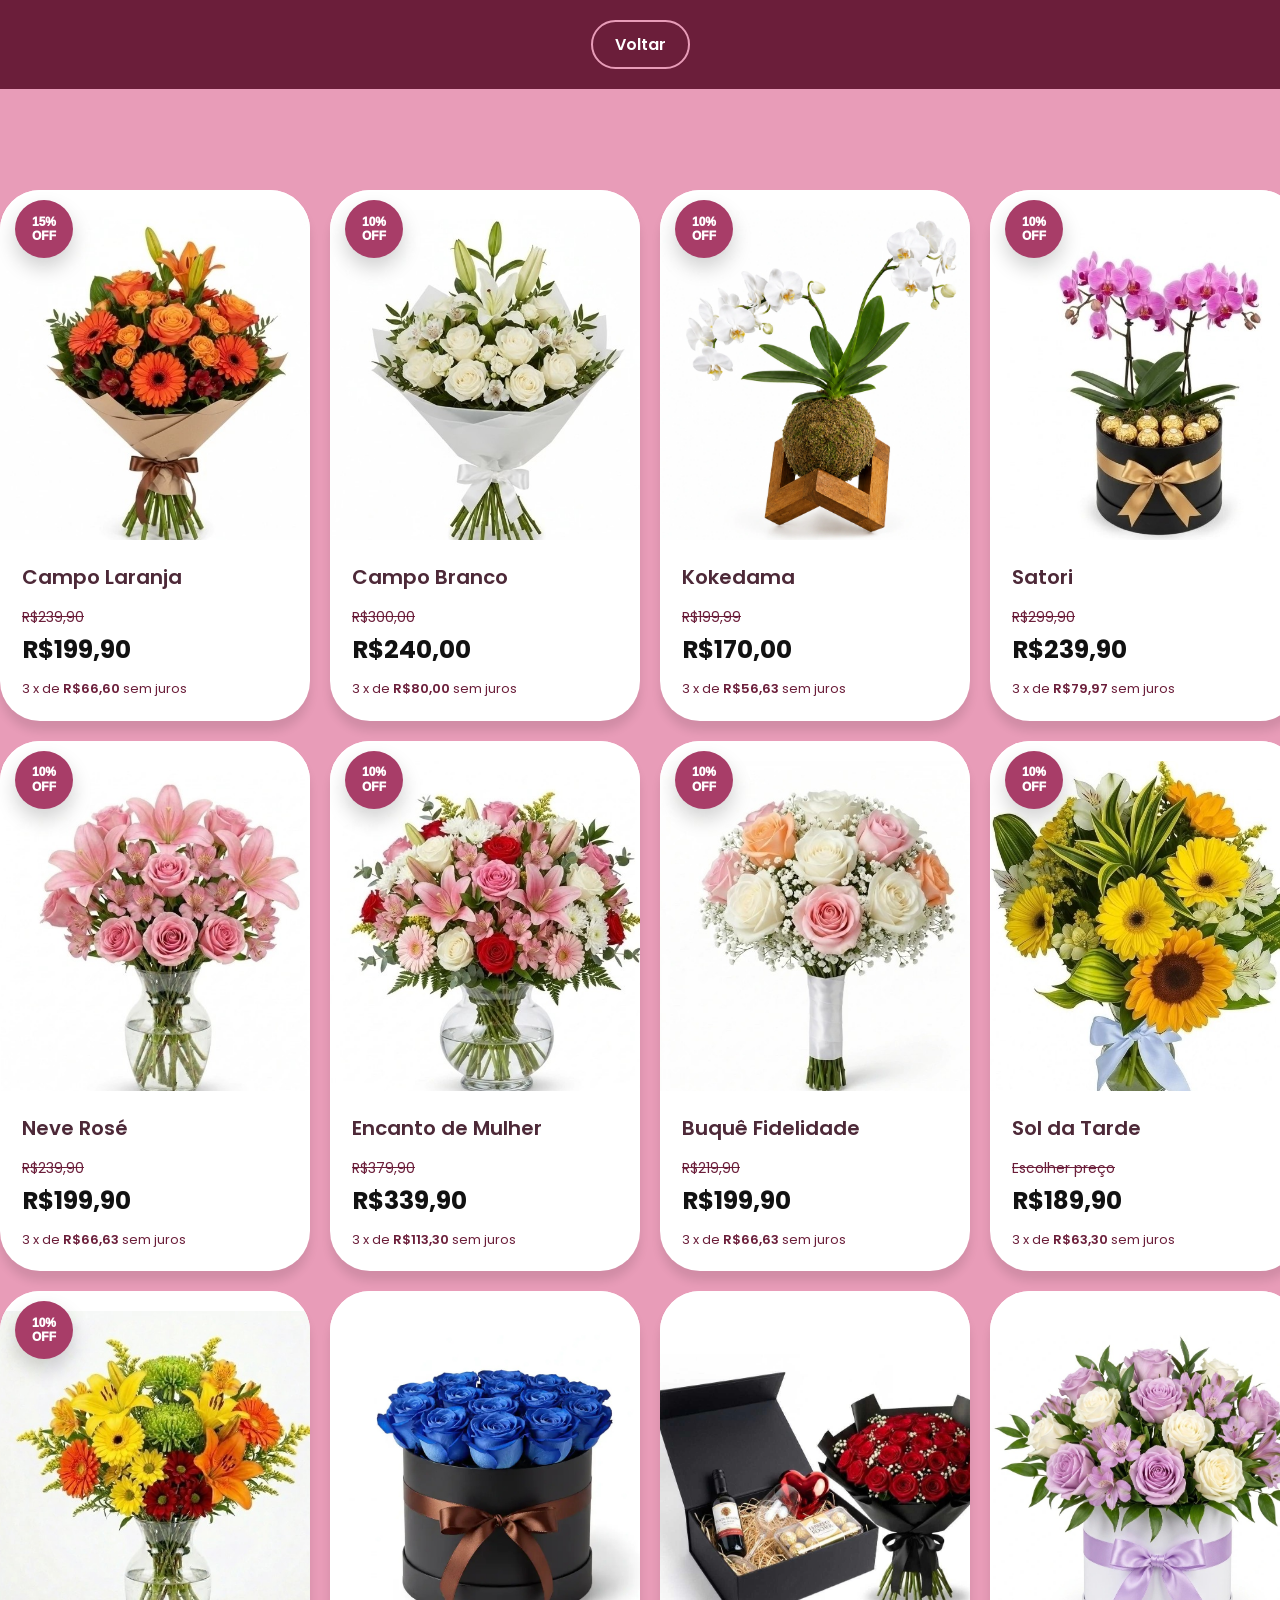
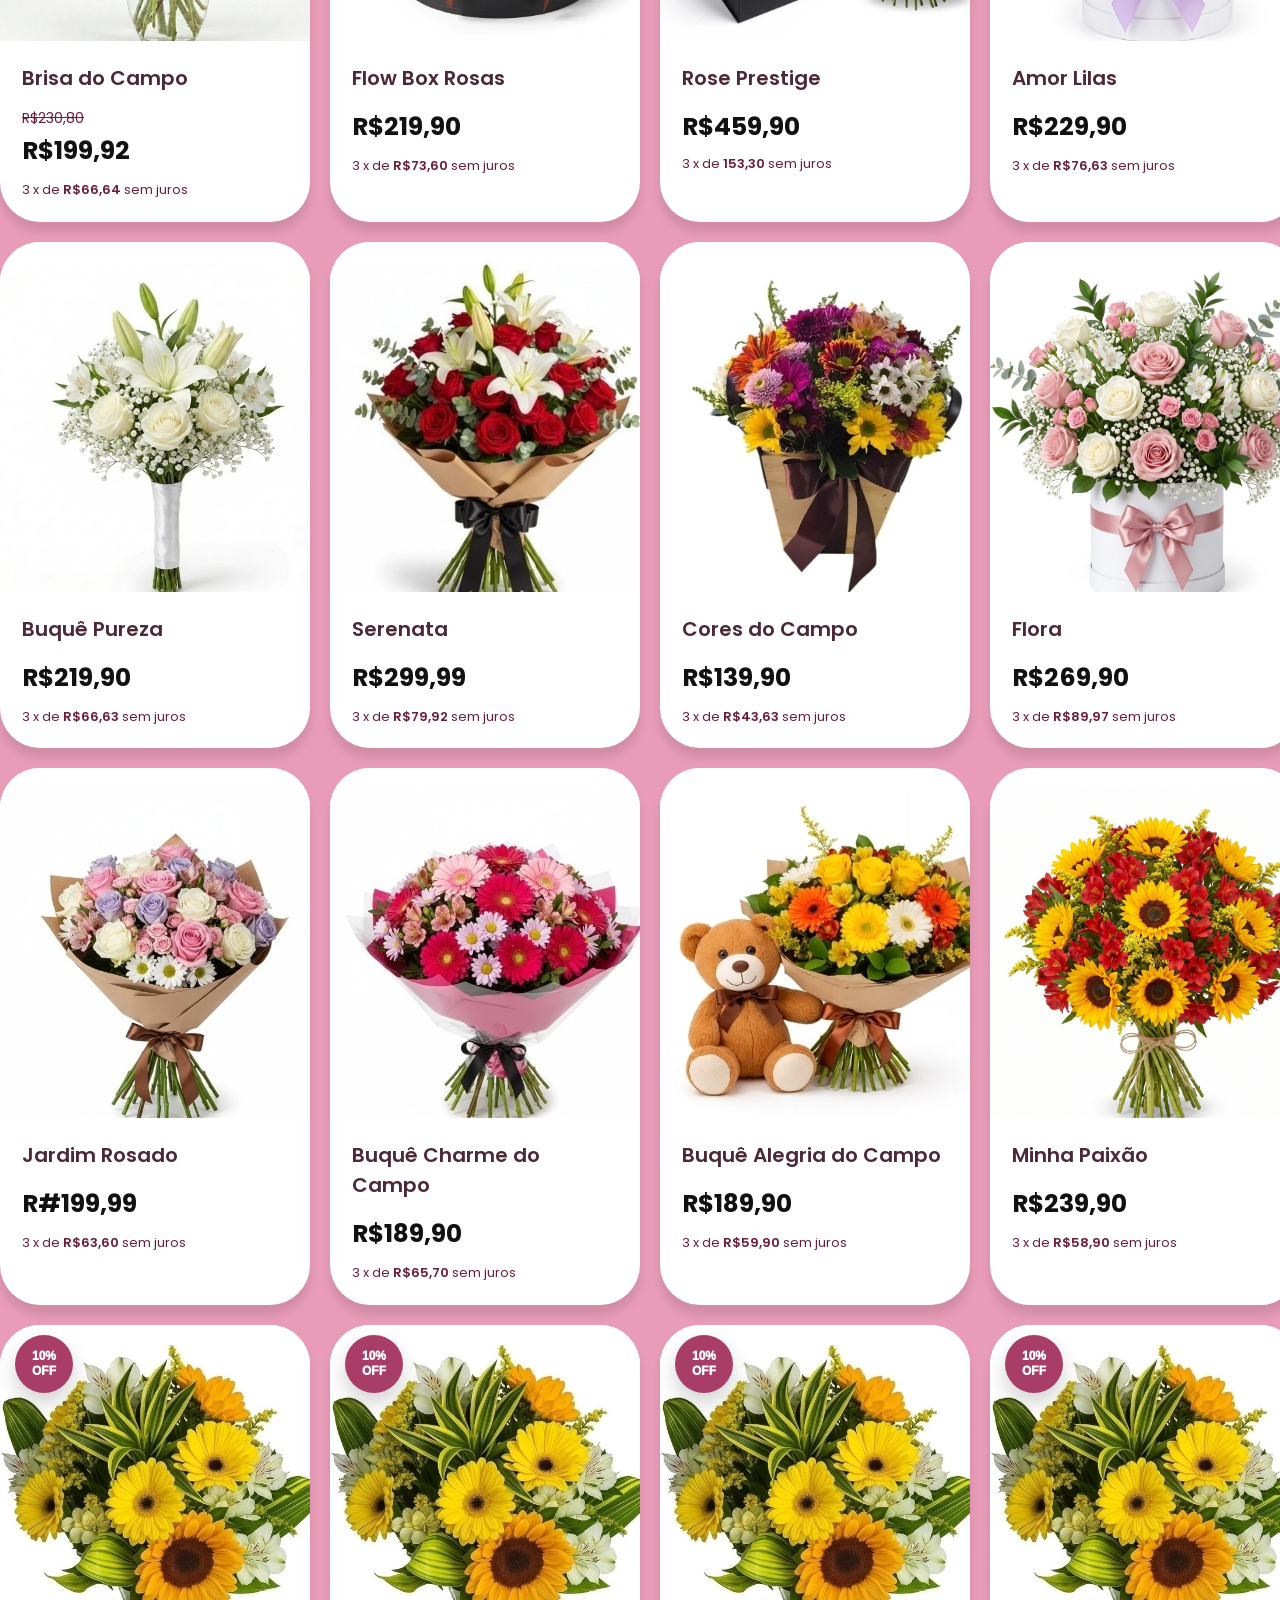
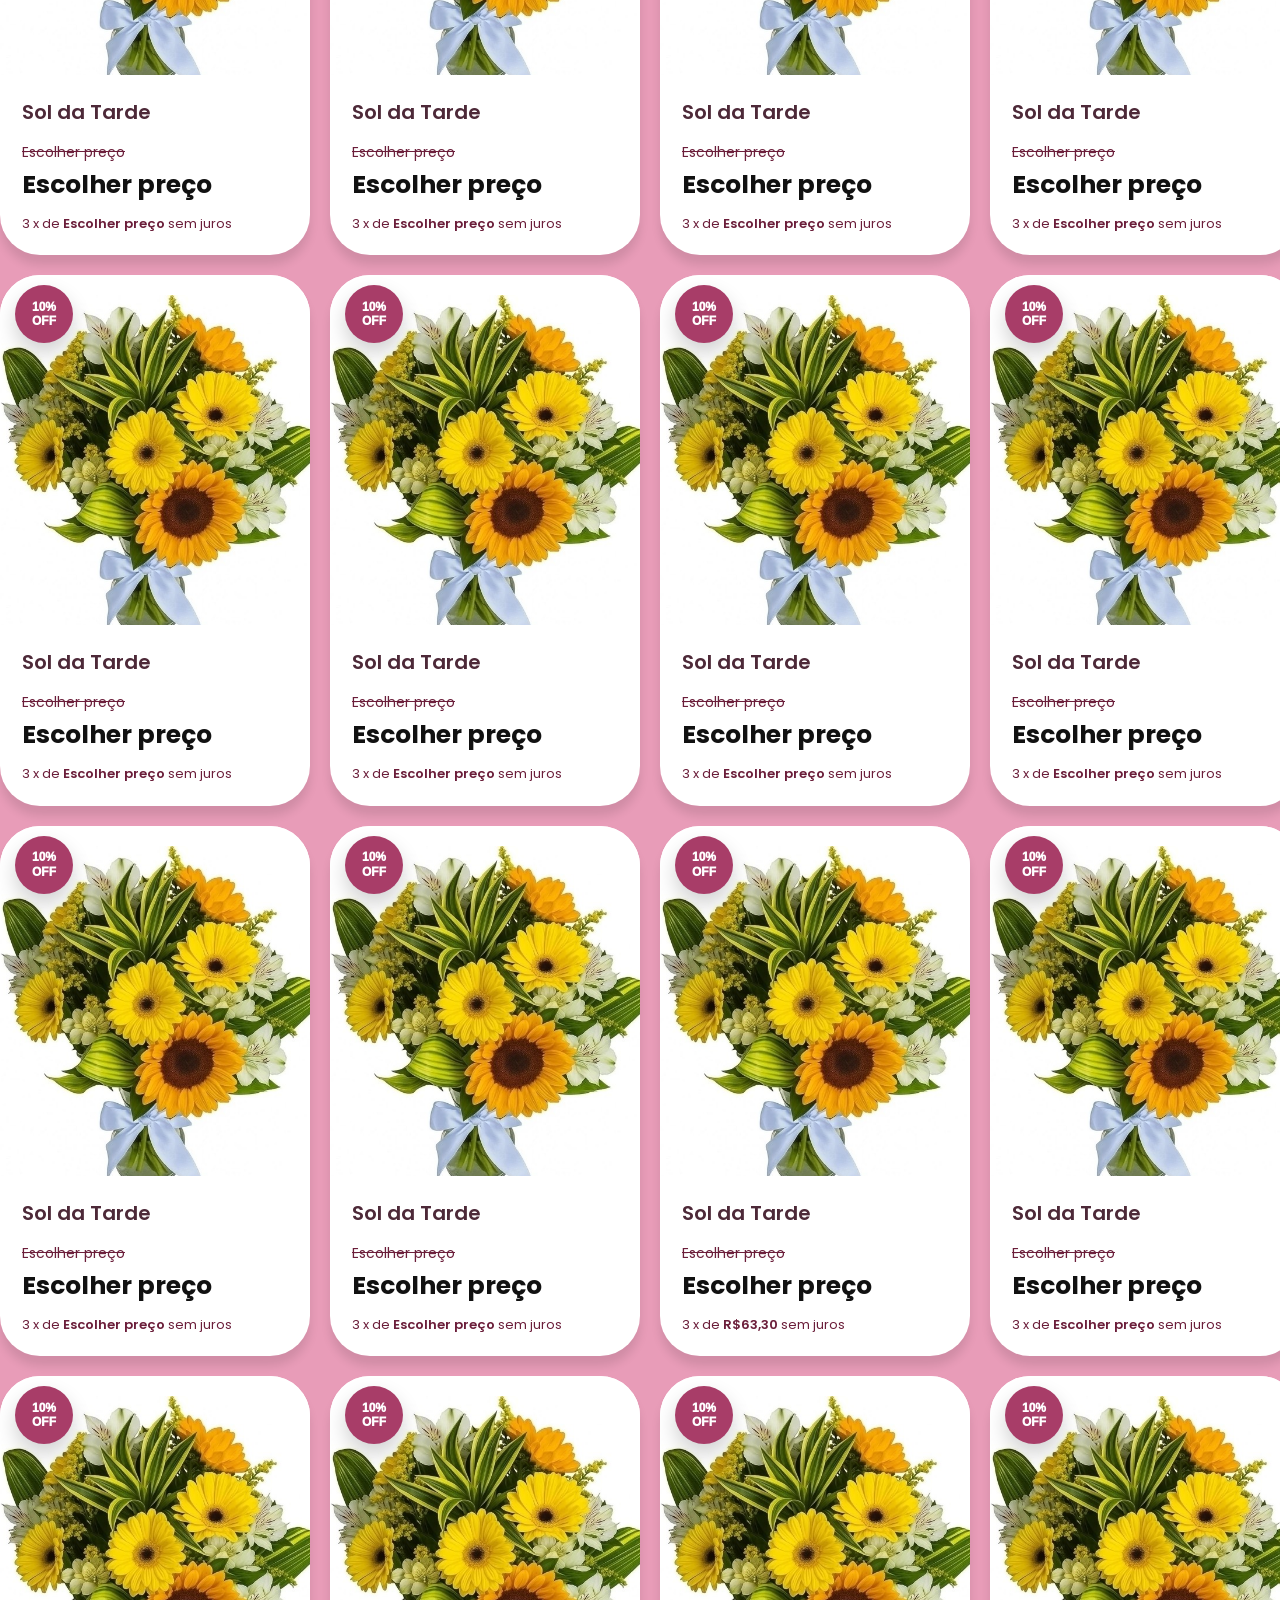
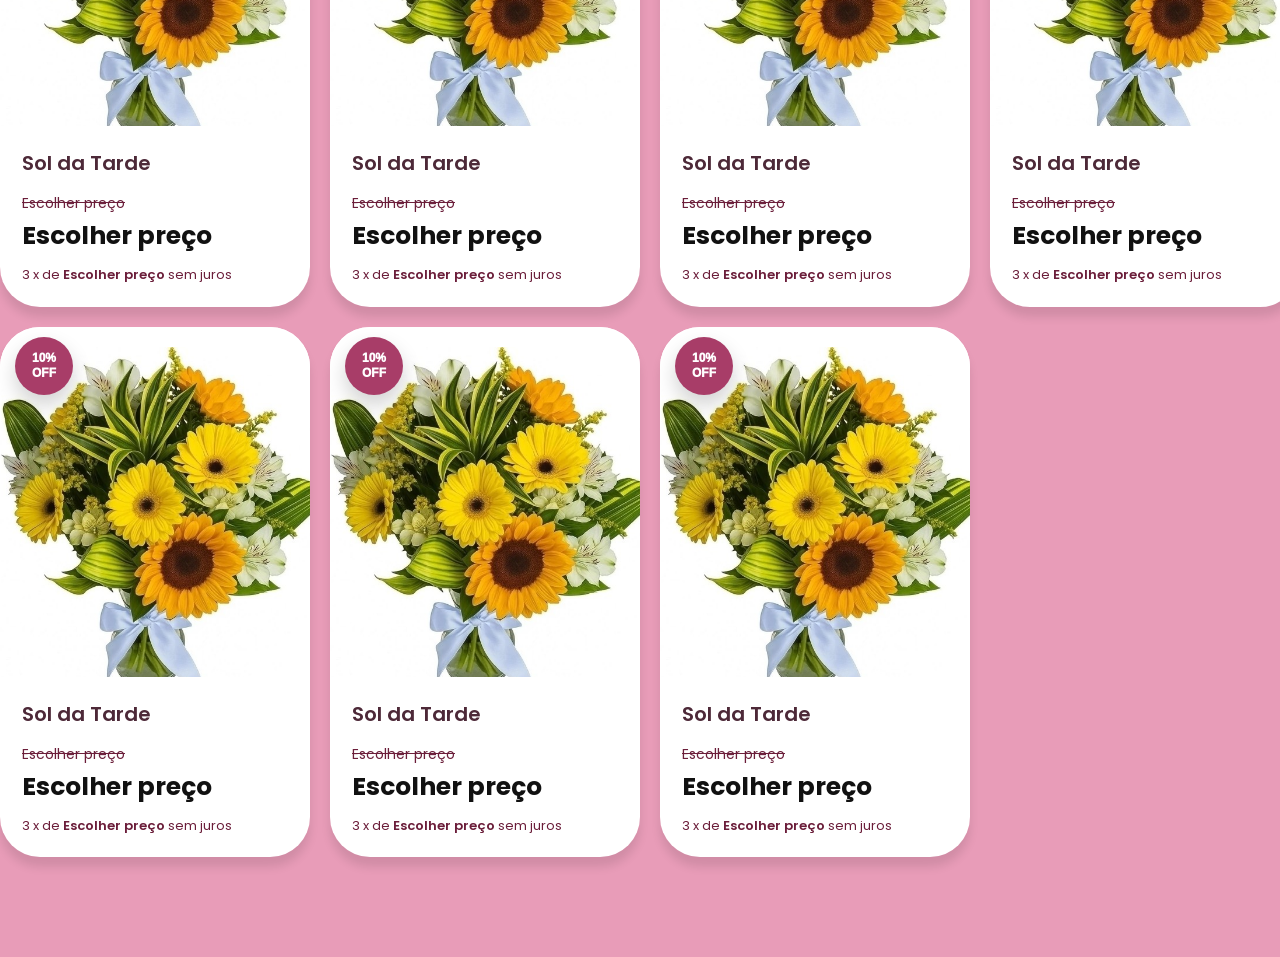
==== commit 771e6d13: "flores atualização" ====
--- a/index2.html
+++ b/index2.html
@@ -52,8 +52,8 @@
                     </span>
 
                     <img
-                        src="imagens/600_831-e4d70203cebf6d19ad17696842617388-1024-1024.webp"
-                        alt="Buquê Aura do Campo"
+                        src="imagens/laranja.jpg"
+                        alt="Campo Laranja"
                     >
 
                 </div>
@@ -61,7 +61,7 @@
 
                 <div class="informacoes">
 
-                    <h2>Buquê Aura do Campo</h2>
+                    <h2>Campo Laranja   </h2>
 
                     <div class="precos">
 
@@ -294,7 +294,7 @@
                     </span>
 
                     <img
-                        src="imagens/amor lilas.jpg"
+                        src="imagens/600_805-fdb519b14a8b7653af17703917540478-1024-1024.jpg"
                         alt="Amor Lilás"
                     >
 
@@ -303,22 +303,23 @@
 
                 <div class="informacoes">
 
-                    <h2>Amor Lilás</h2>
+                    <h2>Buquê Fidelidade</h2>
 
                     <div class="precos">
 
                         <span class="preco-antigo">
-                            Escolher preço
+                            R$219,90
                         </span>
 
                         <span class="preco-atual">
-                            R$229,90
+                            R$199,90
+
                         </span>
 
                     </div>
 
                     <p>
-                        3 x de <strong>R$76,63</strong> sem juros
+                        3 x de <strong>R$66,63</strong> sem juros
                     </p>
 
                 </div>
@@ -371,6 +372,10 @@
 
                 <div class="imagem-produto">
 
+                    <span class="desconto">
+                        10%<br>OFF
+                    </span>
+
 
                     <img
                         src="imagens/Brisa do campo.jpg"
@@ -385,6 +390,11 @@
                     <h2>Brisa do Campo</h2>
 
                     <div class="precos">
+
+                        <span class="preco-antigo">
+                            R$230,80
+                        </span>
+
 
 
                         <span class="preco-atual">
@@ -479,356 +489,321 @@
 
         <div class="imagem-produto">
 
-            <span class="desconto">
-                10%<br>OFF
-            </span>
-
-            <img
-                src="imagens/sol da tarde.jpg"
-                alt="Sol da Tarde"
-            >
-
-        </div>
-
-
-        <div class="informacoes">
-
-            <h2>Sol da Tarde</h2>
-
-            <div class="precos">
-
-                <span class="preco-antigo">
-                    Escolher preço
-                </span>
-
-                <span class="preco-atual">
-                    Escolher preço
-                </span>
-
-            </div>
-
-            <p>
-                3 x de <strong>Escolher preço</strong> sem juros
-            </p>
-
-        </div>
-
-    </div>
-
-    <div class="produto">
-
-        <div class="imagem-produto">
-
-            <span class="desconto">
-                10%<br>OFF
-            </span>
-
-            <img
-                src="imagens/sol da tarde.jpg"
-                alt="Sol da Tarde"
-            >
-
-        </div>
-
-
-        <div class="informacoes">
-
-            <h2>Sol da Tarde</h2>
-
-            <div class="precos">
-
-                <span class="preco-antigo">
-                    Escolher preço
-                </span>
-
-                <span class="preco-atual">
-                    Escolher preço
-                </span>
-
-            </div>
-
-            <p>
-                3 x de <strong>Escolher preço</strong> sem juros
-            </p>
-
-        </div>
-
-    </div>
-
-    <div class="produto">
-
-        <div class="imagem-produto">
-
-            <span class="desconto">
-                10%<br>OFF
-            </span>
-
-            <img
-                src="imagens/sol da tarde.jpg"
-                alt="Sol da Tarde"
-            >
-
-        </div>
-
-
-        <div class="informacoes">
-
-            <h2>Sol da Tarde</h2>
-
-            <div class="precos">
-
-                <span class="preco-antigo">
-                    Escolher preço
-                </span>
-
-                <span class="preco-atual">
-                    Escolher preço
-                </span>
-
-            </div>
-
-            <p>
-                3 x de <strong>Escolher preço</strong> sem juros
-            </p>
-
-        </div>
-
-    </div>
-
-    <div class="produto">
-
-        <div class="imagem-produto">
-
-            <span class="desconto">
-                10%<br>OFF
-            </span>
-
-            <img
-                src="imagens/sol da tarde.jpg"
-                alt="Sol da Tarde"
-            >
-
-        </div>
-
-
-        <div class="informacoes">
-
-            <h2>Sol da Tarde</h2>
-
-            <div class="precos">
-
-                <span class="preco-antigo">
-                    Escolher preço
-                </span>
-
-                <span class="preco-atual">
-                    Escolher preço
-                </span>
-
-            </div>
-
-            <p>
-                3 x de <strong>Escolher preço</strong> sem juros
-            </p>
-
-        </div>
-
-    </div>
-
-    <div class="produto">
-
-        <div class="imagem-produto">
-
-            <span class="desconto">
-                10%<br>OFF
-            </span>
-
-            <img
-                src="imagens/sol da tarde.jpg"
-                alt="Sol da Tarde"
-            >
-
-        </div>
-
-
-        <div class="informacoes">
-
-            <h2>Sol da Tarde</h2>
-
-            <div class="precos">
-
-                <span class="preco-antigo">
-                    Escolher preço
-                </span>
-
-                <span class="preco-atual">
-                    Escolher preço
-                </span>
-
-            </div>
-
-            <p>
-                3 x de <strong>Escolher preço</strong> sem juros
-            </p>
-
-        </div>
-
-    </div>
-
-    <div class="produto">
-
-        <div class="imagem-produto">
-
-            <span class="desconto">
-                10%<br>OFF
-            </span>
-
-            <img
-                src="imagens/sol da tarde.jpg"
-                alt="Sol da Tarde"
-            >
-
-        </div>
-
-
-        <div class="informacoes">
-
-            <h2>Sol da Tarde</h2>
-
-            <div class="precos">
-
-                <span class="preco-antigo">
-                    Escolher preço
-                </span>
-
-                <span class="preco-atual">
-                    Escolher preço
-                </span>
-
-            </div>
-
-            <p>
-                3 x de <strong>Escolher preço</strong> sem juros
-            </p>
-
-        </div>
-
-    </div>
-
-    <div class="produto">
-
-        <div class="imagem-produto">
-
-            <span class="desconto">
-                10%<br>OFF
-            </span>
-
-            <img
-                src="imagens/sol da tarde.jpg"
-                alt="Sol da Tarde"
-            >
-
-        </div>
-
-
-        <div class="informacoes">
-
-            <h2>Sol da Tarde</h2>
-
-            <div class="precos">
-
-                <span class="preco-antigo">
-                    Escolher preço
-                </span>
-
-                <span class="preco-atual">
-                    Escolher preço
-                </span>
-
-            </div>
-
-            <p>
-                3 x de <strong>Escolher preço</strong> sem juros
-            </p>
-
-        </div>
-
-    </div>
-
-    <div class="produto">
-
-        <div class="imagem-produto">
-
-            <span class="desconto">
-                10%<br>OFF
-            </span>
-
-            <img
-                src="imagens/sol da tarde.jpg"
-                alt="Sol da Tarde"
-            >
-
-        </div>
-
-
-        <div class="informacoes">
-
-            <h2>Sol da Tarde</h2>
-
-            <div class="precos">
-
-                <span class="preco-antigo">
-                    Escolher preço
-                </span>
-
-                <span class="preco-atual">
-                    Escolher preço
-                </span>
-
-            </div>
-
-            <p>
-                3 x de <strong>Escolher preço</strong> sem juros
-            </p>
-
-        </div>
-
-    </div>
-
-    <div class="produto">
-
-        <div class="imagem-produto">
-
-            <span class="desconto">
-                10%<br>OFF
-            </span>
-
-            <img
-                src="imagens/sol da tarde.jpg"
-                alt="Sol da Tarde"
-            >
-
-        </div>
-
-
-        <div class="informacoes">
-
-            <h2>Sol da Tarde</h2>
-
-            <div class="precos">
-
-                <span class="preco-antigo">
-                    Escolher preço
-                </span>
-
-                <span class="preco-atual">
-                    Escolher preço
-                </span>
-
-            </div>
-
-            <p>
-                3 x de <strong>Escolher preço</strong> sem juros
+            
+
+            <img
+                src="imagens/amor lilas.jpg"
+                alt="Amor lilas"
+            >
+
+        </div>
+
+
+        <div class="informacoes">
+
+            <h2>Amor Lilas</h2>
+
+            <div class="precos">
+
+                
+
+                <span class="preco-atual">
+                    R$229,90
+                </span>
+
+            </div>
+
+            <p>
+                3 x de <strong>R$76,63 </strong> sem juros
+            </p>
+
+        </div>
+
+    </div>
+
+    <div class="produto">
+
+        <div class="imagem-produto">
+
+            
+
+            <img
+                src="imagens/branco.jpg"
+                alt="Buquê Pureza"
+            >
+
+        </div>
+
+
+        <div class="informacoes">
+
+            <h2>Buquê Pureza  </h2>
+
+            <div class="precos">
+
+                
+
+                <span class="preco-atual">
+                    R$219,90
+
+                </span>
+
+            </div>
+
+            <p>
+                3 x de <strong>R$66,63 </strong> sem juros
+            </p>
+
+        </div>
+
+    </div>
+
+    <div class="produto">
+
+        <div class="imagem-produto">
+
+
+
+            <img
+                src="imagens/teste serenata.jpeg"
+                alt="Serenata"
+            >
+
+        </div>
+
+
+        <div class="informacoes">
+
+            <h2>Serenata</h2>
+
+            <div class="precos">
+
+
+
+                <span class="preco-atual">
+                    R$299,99
+
+                </span>
+
+            </div>
+
+            <p>
+                3 x de <strong>R$79,92</strong> sem juros
+            </p>
+
+        </div>
+
+    </div>
+
+    <div class="produto">
+
+        <div class="imagem-produto">
+
+
+
+            <img
+                src="imagens/Cores do Campo.jpg"
+                alt="Cores do Campo "
+            >
+
+        </div>
+
+
+        <div class="informacoes">
+
+            <h2>Cores do Campo </h2>
+
+            <div class="precos">
+
+                
+
+                <span class="preco-atual">
+                    R$139,90
+
+                </span>
+
+            </div>
+
+            <p>
+                3 x de <strong>R$43,63</strong> sem juros
+            </p>
+
+        </div>
+
+    </div>
+
+    <div class="produto">
+
+        <div class="imagem-produto">
+
+
+            <img
+                src="imagens/flora.jpg"
+                alt="Flora"
+            >
+
+        </div>
+
+
+        <div class="informacoes">
+
+            <h2>Flora</h2>
+
+            <div class="precos">
+
+
+
+                <span class="preco-atual">
+                    R$269,90
+
+                </span>
+
+            </div>
+
+            <p>
+                3 x de <strong>R$89,97</strong> sem juros
+            </p>
+
+        </div>
+
+    </div>
+
+    <div class="produto">
+
+        <div class="imagem-produto">
+
+
+
+            <img
+                src="imagens/colorida.jpg"
+                alt="Jardim Rosado  "
+            >
+
+        </div>
+
+
+        <div class="informacoes">
+
+            <h2>Jardim Rosado  </h2>
+
+            <div class="precos">
+
+
+
+                <span class="preco-atual">
+                    R#199,99
+                </span>
+
+            </div>
+
+            <p>
+                3 x de <strong>R$63,60</strong> sem juros
+            </p>
+
+        </div>
+
+    </div>
+
+    <div class="produto">
+
+        <div class="imagem-produto">
+
+
+            <img
+                src="imagens/Charme .jpg"
+                alt="Buquê Charme do Campo"
+            >
+
+        </div>
+
+
+        <div class="informacoes">
+
+            <h2>Buquê Charme do Campo</h2>
+
+            <div class="precos">
+
+
+
+                <span class="preco-atual">
+                    R$189,90
+
+                </span>
+
+            </div>
+
+            <p>
+                3 x de <strong>R$65,70</strong> sem juros
+            </p>
+
+        </div>
+
+    </div>
+
+    <div class="produto">
+
+        <div class="imagem-produto">
+
+
+            <img
+                src="imagens/urso.webp"
+                alt="Buquê Alegria do Campo "
+            >
+
+        </div>
+
+
+        <div class="informacoes">
+
+            <h2>Buquê Alegria do Campo</h2>
+
+            <div class="precos">
+
+
+
+                <span class="preco-atual">
+                    R$189,90
+                </span>
+
+            </div>
+
+            <p>
+                3 x de <strong>R$59,90</strong> sem juros
+            </p>
+
+        </div>
+
+    </div>
+
+    <div class="produto">
+
+        <div class="imagem-produto">
+
+
+            <img
+                src="imagens/dalia.jpg"
+                alt="Minha Paixão "
+            >
+
+        </div>
+
+
+        <div class="informacoes">
+
+            <h2>Minha Paixão </h2>
+
+            <div class="precos">
+
+               
+                <span class="preco-atual">
+                    R$239,90
+
+                </span>
+
+            </div>
+
+            <p>
+                3 x de <strong>R$58,90</strong> sem juros
             </p>
 
         </div>
--- a/style.css
+++ b/style.css
@@ -321,9 +321,9 @@
 
 header {
     width: 100%;
-    background: #835050;
+    background: #6B1E3A;
     padding: 20px 6%;
-    border-bottom: 1px solid #eee;
+    border-bottom: 1px solid #E89CB8;
     position: sticky;
     top: 0;
     z-index: 100;
@@ -335,21 +335,21 @@
 
 nav ul li a {
     display: inline-block;
-    color: #8b3a62;
+    color: #fff;
     text-decoration: none;
     font-size: 16px;
     font-weight: 600;
 
     padding: 10px 22px;
-    border: 2px solid #8b3a62;
+    border: 2px solid #E89CB8;
     border-radius: 25px;
 
     transition: 0.3s ease;
 }
 
 nav ul li a:hover {
-    background: #8b3a62;
-    color: #ffffff;
+    background: #E89CB8;
+    color: #6B1E3A;
 }
 
 
@@ -666,6 +666,7 @@
     box-shadow: 0 4px 15px rgba(0, 0, 0, 0.25);
 
     transition: 0.2s;
+    
 }
 
 .cart-button:hover {
@@ -759,17 +760,16 @@
 /* cabeçalho */
 
 .cart-header {
-    height: 70px;
+    height: 100px;
 
     padding: 0 22px;
-
     display: flex;
     align-items: center;
     justify-content: space-between;
 
-    background: #131921;
-
-    color: white;
+    background: #E89CB8;
+
+    color: rgb(255, 249, 249);
 
     flex-shrink: 0;
 }
@@ -791,6 +791,7 @@
     cursor: pointer;
 
     line-height: 1;
+    
 }
 
 
@@ -1042,17 +1043,19 @@
     position: relative;
 
     width: 100%;
-    height: 62px;
-
-    background-color: #300718;
+    height: 80px;
+
+    background-color: #6B1E3A;
 
     display: flex;
     align-items: center;
     justify-content: center;
+    
 
     z-index: 100;
 
     box-sizing: border-box;
+    
 }
 
 .nav-links {
@@ -1061,27 +1064,26 @@
     justify-content: center;
 
     gap: 40px;
-
     width: 100%;
+    
 }
 
 .nav-links a {
     display: inline-block;
-
     color: #ffffff;
-
     text-decoration: none;
-
-    font-family: Arial, sans-serif;
-
-    font-size: 18px;
-
-    white-space: nowrap;
-}
-
-.nav-links a:hover {
-    color: #dddddd;
-}
+    font-size: 16px;
+    font-weight: 600;
+    padding: 10px 22px;
+    border: 2px solid #E89CB8;
+    border-radius: 25px;
+    transition: 0.10s ease; }
+
+    .nav-links a:hover {
+        color: #724848;
+        background-color: #E89CB8;
+        transition: 0.10s;
+    }
 
 
 /* CARRINHO */
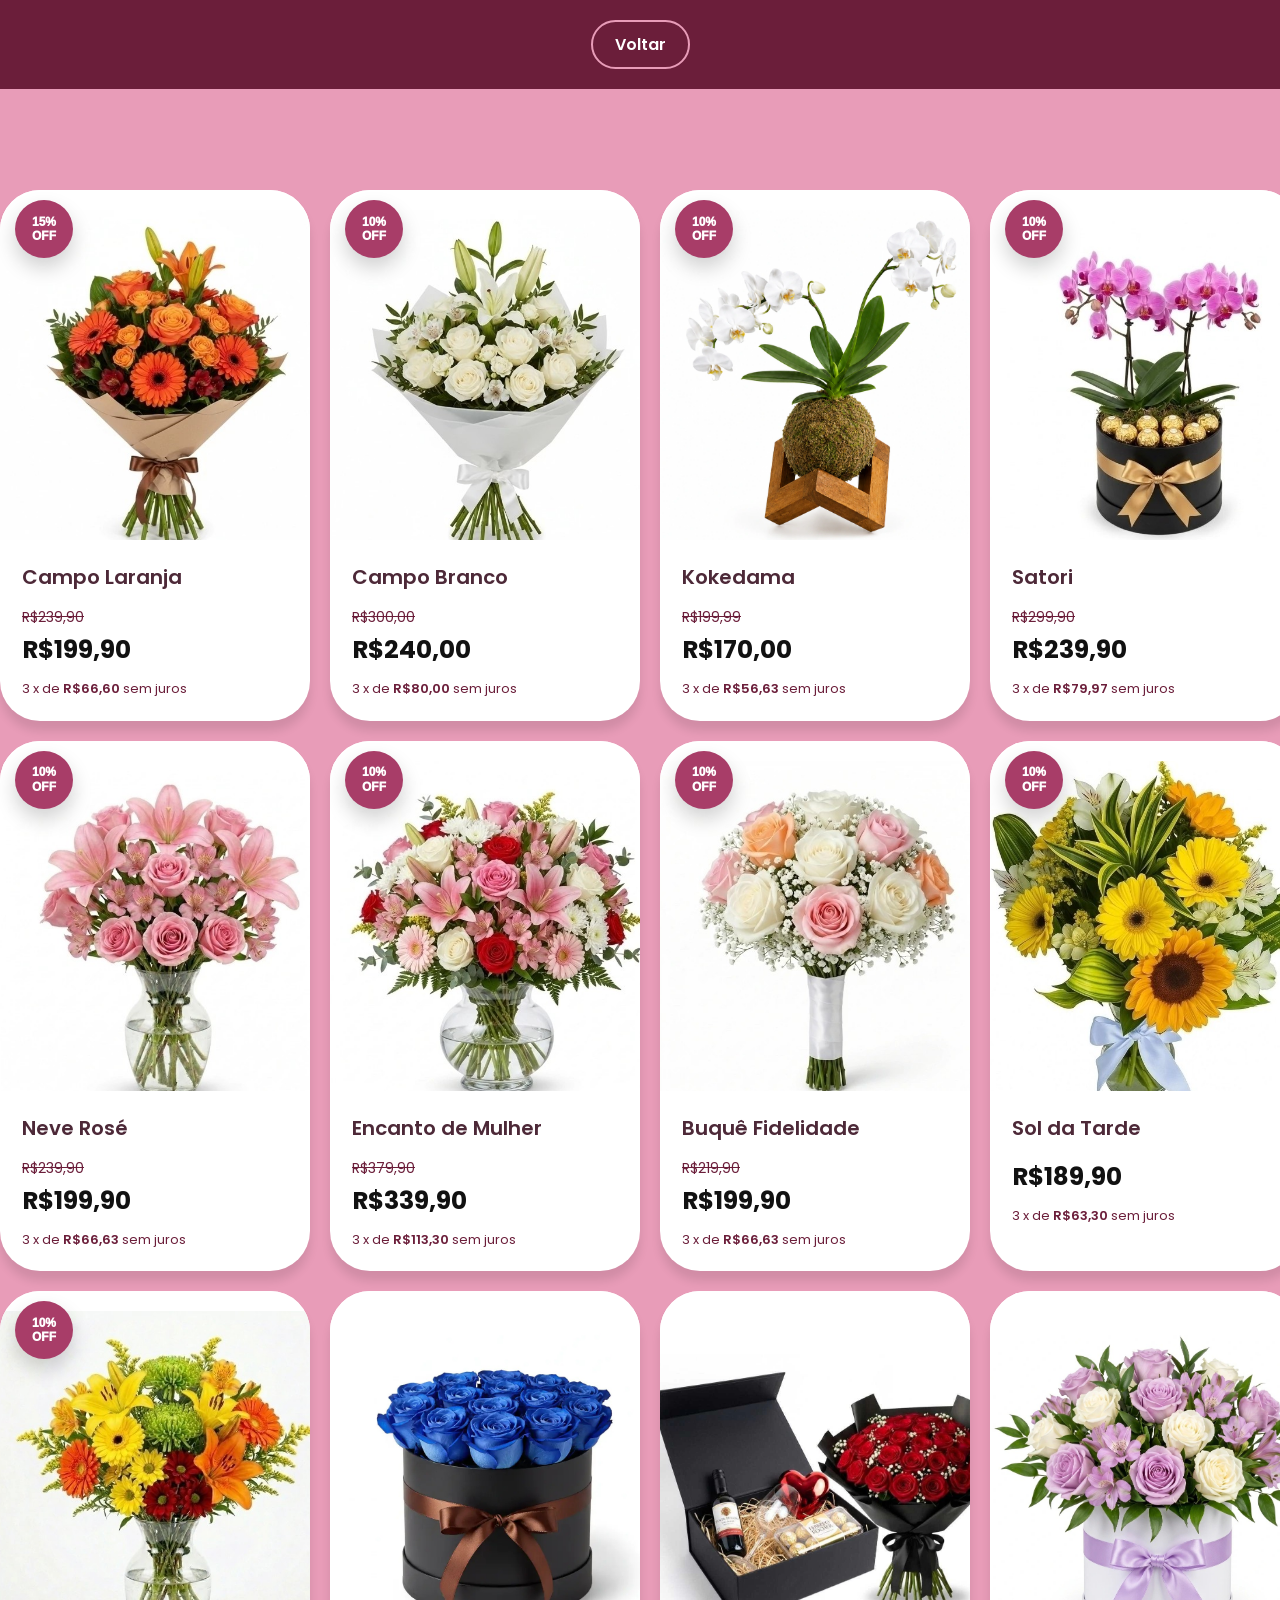
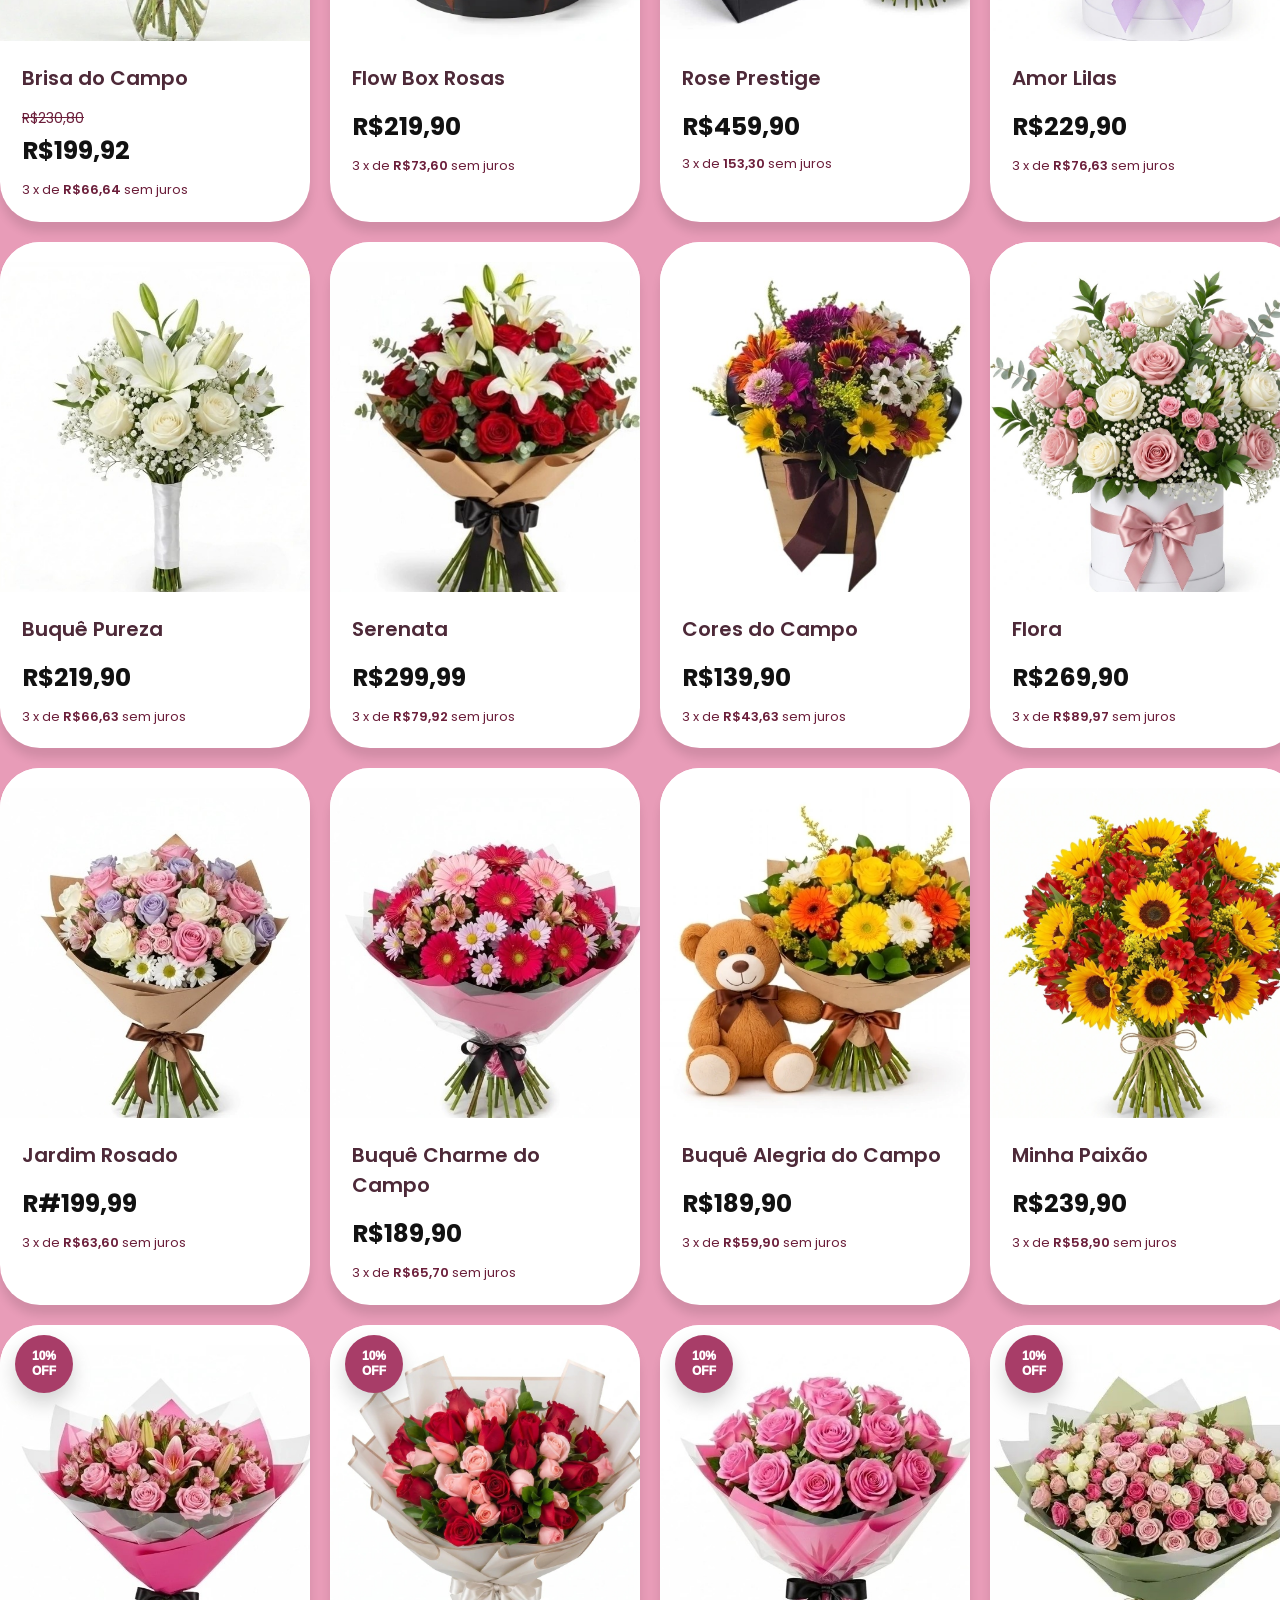
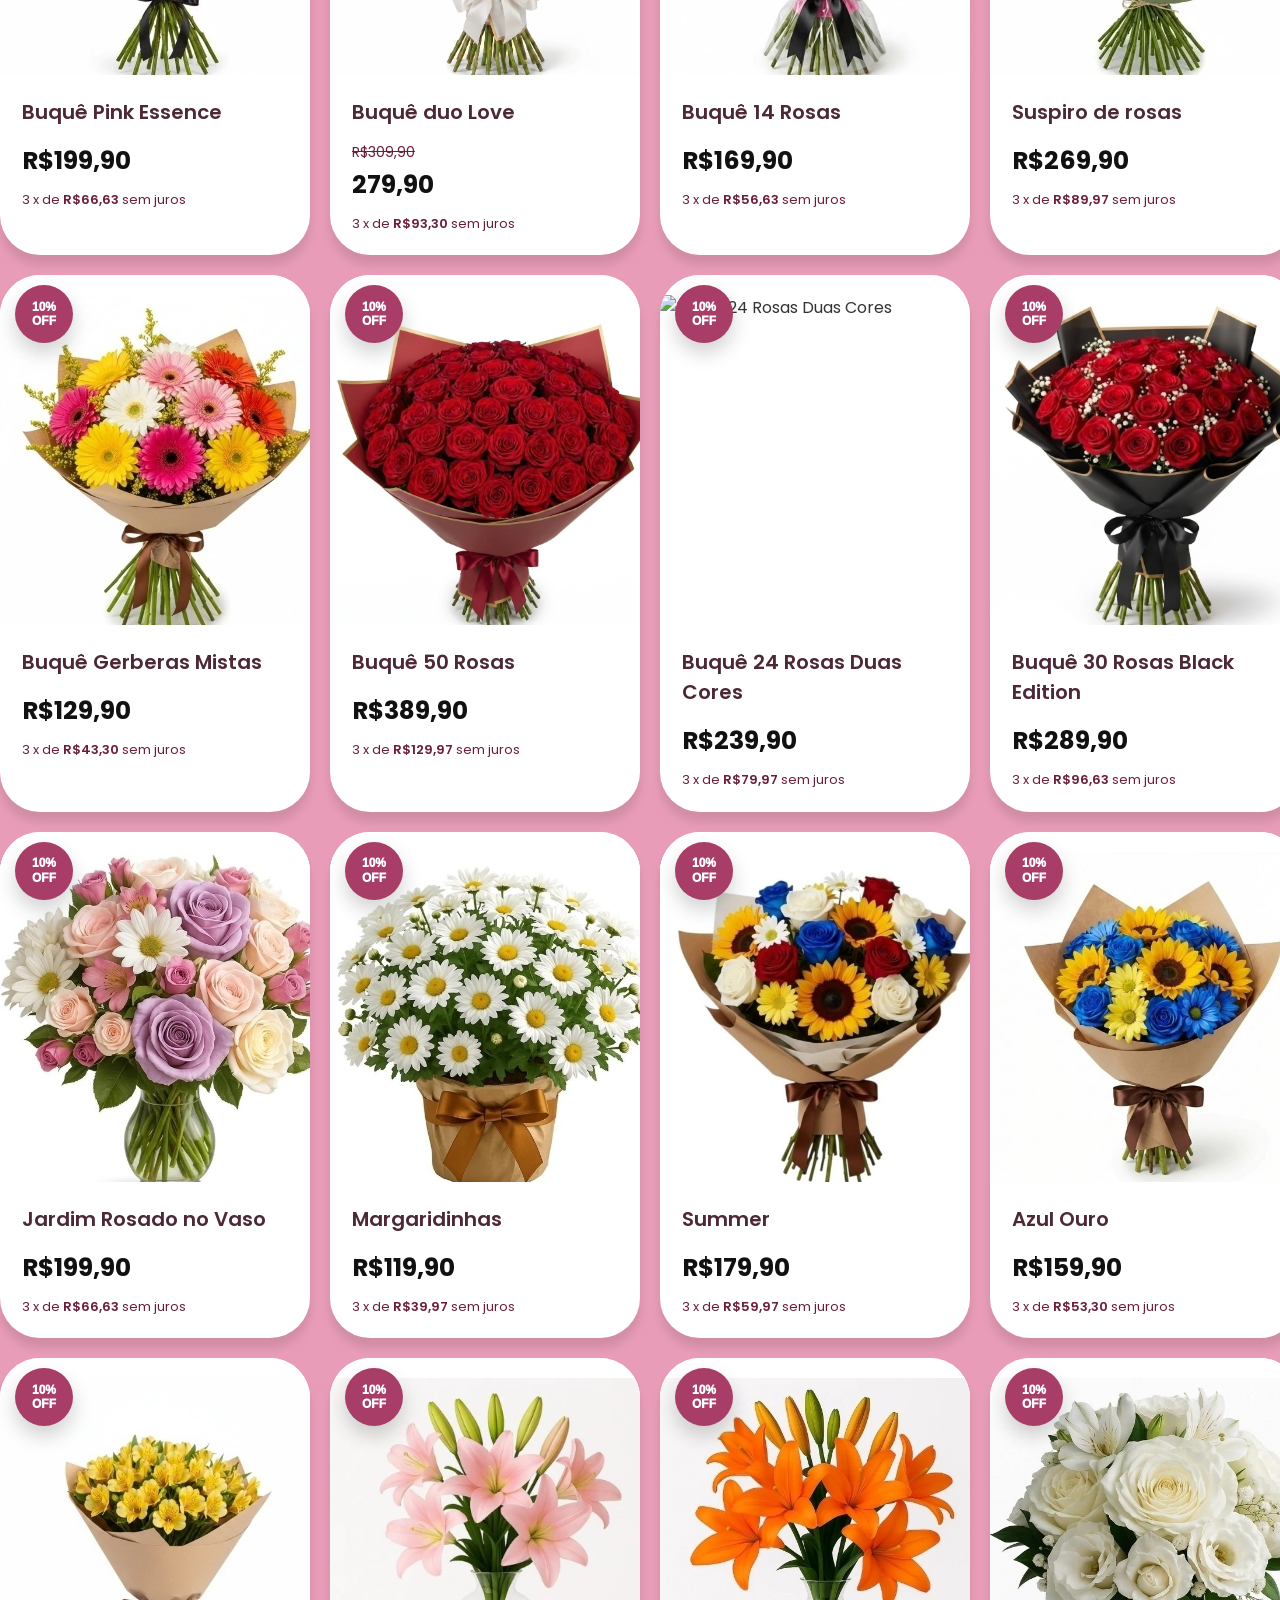
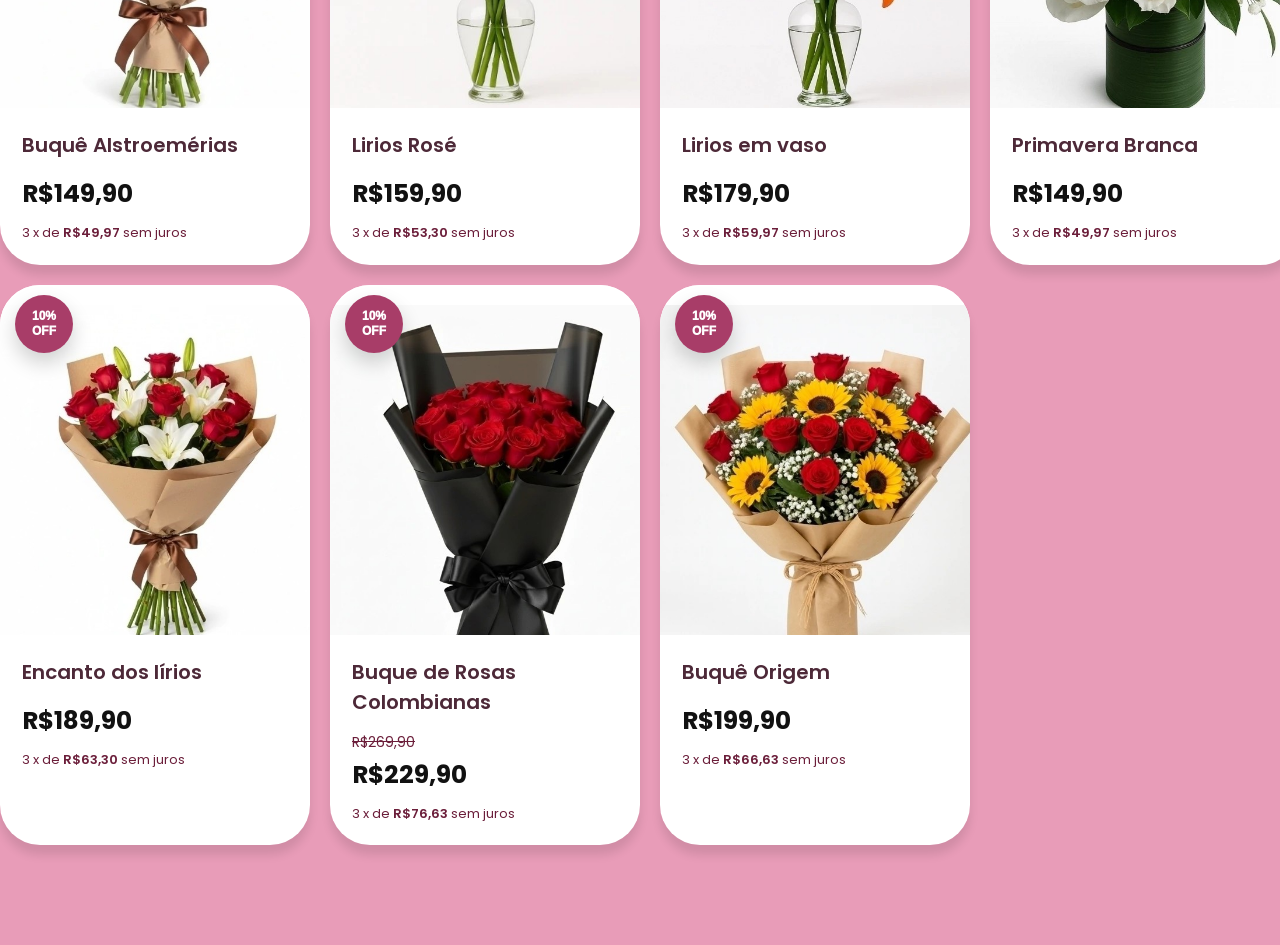
==== commit 906d2cd2: "atualizações atualizações do catalogo" ====
--- a/index2.html
+++ b/index2.html
@@ -349,9 +349,7 @@
 
                     <div class="precos">
 
-                        <span class="preco-antigo">
-                            Escolher preço
-                        </span>
+                        
 
                         <span class="preco-atual">
                             R$189,90
@@ -819,751 +817,715 @@
             </span>
 
             <img
-                src="imagens/sol da tarde.jpg"
-                alt="Sol da Tarde"
-            >
-
-        </div>
-
-
-        <div class="informacoes">
-
-            <h2>Sol da Tarde</h2>
+                src="imagens/buque pink.jpg"
+                alt="Buquê Pink Essence"
+            >
+
+        </div>
+
+
+        <div class="informacoes">
+
+            <h2>Buquê Pink Essence</h2>
+
+            <div class="precos">
+
+               
+
+                <span class="preco-atual">
+                    R$199,90
+                </span>
+
+            </div>
+
+            <p>
+                3 x de <strong>R$66,63</strong> sem juros
+            </p>
+
+        </div>
+
+    </div>
+
+    <div class="produto">
+
+        <div class="imagem-produto">
+
+            <span class="desconto">
+                10%<br>OFF
+            </span>
+
+            <img
+                src="imagens/duo love.jpg"
+                alt="Buquê duo  Love"
+            >
+
+        </div>
+
+
+        <div class="informacoes">
+
+            <h2>Buquê duo  Love</h2>
 
             <div class="precos">
 
                 <span class="preco-antigo">
-                    Escolher preço
-                </span>
-
-                <span class="preco-atual">
-                    Escolher preço
-                </span>
-
-            </div>
-
-            <p>
-                3 x de <strong>Escolher preço</strong> sem juros
-            </p>
-
-        </div>
-
-    </div>
-
-    <div class="produto">
-
-        <div class="imagem-produto">
-
-            <span class="desconto">
-                10%<br>OFF
-            </span>
-
-            <img
-                src="imagens/sol da tarde.jpg"
-                alt="Sol da Tarde"
-            >
-
-        </div>
-
-
-        <div class="informacoes">
-
-            <h2>Sol da Tarde</h2>
+                    R$309,90
+                </span>
+
+                <span class="preco-atual">
+                    279,90
+                </span>
+
+            </div>
+
+            <p>
+                3 x de <strong>R$93,30</strong> sem juros
+            </p>
+
+        </div>
+
+    </div>
+
+    <div class="produto">
+
+        <div class="imagem-produto">
+
+            <span class="desconto">
+                10%<br>OFF
+            </span>
+
+            <img
+                src="imagens/buque 14 rosas.jpg"
+                alt="Buquê 14 Rosas"
+            >
+
+        </div>
+
+
+        <div class="informacoes">
+
+            <h2>Buquê 14 Rosas</h2>
+
+            <div class="precos">
+
+              
+                <span class="preco-atual">
+                    R$169,90
+                </span>
+
+            </div>
+
+            <p>
+                3 x de <strong>R$56,63</strong> sem juros
+            </p>
+
+        </div>
+
+    </div>
+
+    <div class="produto">
+
+        <div class="imagem-produto">
+
+            <span class="desconto">
+                10%<br>OFF
+            </span>
+
+            <img
+                src="imagens/Suspiro de rosas.jpg"
+                alt="Suspiro de rosas"
+            >
+
+        </div>
+
+
+        <div class="informacoes">
+
+            <h2>Suspiro de rosas</h2>
+
+            <div class="precos">
+
+                
+
+                <span class="preco-atual">
+                    R$269,90
+                </span>
+
+            </div>
+
+            <p>
+                3 x de <strong>R$89,97</strong> sem juros
+            </p>
+
+        </div>
+
+    </div>
+
+    <div class="produto">
+
+        <div class="imagem-produto">
+
+            <span class="desconto">
+                10%<br>OFF
+            </span>
+
+            <img
+                src="imagens/Buquê Gerberas Mistas.jpg"
+                alt="Buquê Gerberas Mistas"
+            >
+
+        </div>
+
+
+        <div class="informacoes">
+
+            <h2>Buquê Gerberas Mistas</h2>
+
+            <div class="precos">
+
+                
+
+                <span class="preco-atual">
+                    R$129,90
+                </span>
+
+            </div>
+
+            <p>
+                3 x de <strong>R$43,30</strong> sem juros
+            </p>
+
+        </div>
+
+    </div>
+
+    <div class="produto">
+
+        <div class="imagem-produto">
+
+            <span class="desconto">
+                10%<br>OFF
+            </span>
+
+            <img
+                src="imagens/50 rosas.jpg"
+                alt=" Buquê 50 Rosas"
+            >
+
+        </div>
+
+
+        <div class="informacoes">
+
+            <h2>Buquê 50 Rosas</h2>
+
+            <div class="precos">
+
+               
+
+                <span class="preco-atual">
+                    R$389,90
+                </span>
+
+            </div>
+
+            <p>
+                3 x de <strong>R$129,97</strong> sem juros
+            </p>
+
+        </div>
+
+    </div>
+
+    <div class="produto">
+
+        <div class="imagem-produto">
+
+            <span class="desconto">
+                10%<br>OFF
+            </span>
+
+            <img
+                src="imagenS/Buquê 24 Rosas Duas Cores.jpg"
+                alt="Buquê 24 Rosas Duas Cores"
+            >
+
+        </div>
+
+
+        <div class="informacoes">
+
+            <h2>Buquê 24 Rosas Duas Cores</h2>
+
+            <div class="precos">
+
+               
+
+                <span class="preco-atual">
+                    R$239,90
+                </span>
+
+            </div>
+
+            <p>
+                3 x de <strong>R$79,97</strong> sem juros
+            </p>
+
+        </div>
+
+    </div>
+
+    <div class="produto">
+
+        <div class="imagem-produto">
+
+            <span class="desconto">
+                10%<br>OFF
+            </span>
+
+            <img
+                src="imagens/Buquê 30 Rosas Black Edition.jpg"
+                alt="Buquê 30 Rosas Black Edition"
+            >
+
+        </div>
+
+
+        <div class="informacoes">
+
+            <h2>Buquê 30 Rosas Black Edition</h2>
+
+            <div class="precos">
+
+                
+
+                <span class="preco-atual">
+                   R$289,90
+                </span>
+
+            </div>
+
+            <p>
+                3 x de <strong>R$96,63</strong> sem juros
+            </p>
+
+        </div>
+
+    </div>
+
+    <div class="produto">
+
+        <div class="imagem-produto">
+
+            <span class="desconto">
+                10%<br>OFF
+            </span>
+
+            <img
+                src="imagens/Jardim Rosado no Vaso.jpg"
+                alt="Jardim Rosado no Vaso"
+            >
+
+        </div>
+
+
+        <div class="informacoes">
+
+            <h2>Jardim Rosado no Vaso</h2>
+
+            <div class="precos">
+
+                
+
+                <span class="preco-atual">
+                   R$199,90
+                </span>
+
+            </div>
+
+            <p>
+                3 x de <strong>R$66,63</strong> sem juros
+            </p>
+
+        </div>
+
+    </div>
+
+    <div class="produto">
+
+        <div class="imagem-produto">
+
+            <span class="desconto">
+                10%<br>OFF
+            </span>
+
+            <img
+                src="imagens/Margaridinhas.jpg"
+                alt="Margaridinhas"
+            >
+
+        </div>
+
+
+        <div class="informacoes">
+
+            <h2>Margaridinhas</h2>
+
+            <div class="precos">
+
+                
+
+                <span class="preco-atual">
+                    R$119,90
+                </span>
+
+            </div>
+
+            <p>
+                3 x de <strong>R$39,97</strong> sem juros
+            </p>
+
+        </div>
+
+    </div>
+
+    <div class="produto">
+
+        <div class="imagem-produto">
+
+            <span class="desconto">
+                10%<br>OFF
+            </span>
+
+            <img
+                src="imagens/Summer.jpg"
+                alt="Summer"
+            >
+
+        </div>
+
+
+        <div class="informacoes">
+
+            <h2>Summer</h2>
+
+            <div class="precos">
+
+                
+
+                <span class="preco-atual">
+                   R$179,90
+                </span>
+
+            </div>
+
+            <p>
+                3 x de <strong>R$59,97</strong> sem juros
+            </p>
+
+        </div>
+
+    </div>
+
+    <div class="produto">
+
+        <div class="imagem-produto">
+
+            <span class="desconto">
+                10%<br>OFF
+            </span>
+
+            <img
+                src="imagens/Azul Ouro.jpg"
+                alt="Azul Ouro"
+            >
+
+        </div>
+
+
+        <div class="informacoes">
+
+            <h2>Azul Ouro</h2>
+
+            <div class="precos">
+
+                
+
+                <span class="preco-atual">
+                    R$159,90
+                </span>
+
+            </div>
+
+            <p>
+                3 x de <strong>R$53,30</strong> sem juros
+            </p>
+
+        </div>
+
+    </div>
+
+    <div class="produto">
+
+        <div class="imagem-produto">
+
+            <span class="desconto">
+                10%<br>OFF
+            </span>
+
+            <img
+                src="imagens/Buquê Alstroemérias.jpg"
+                alt="Buquê Alstroemérias"
+            >
+
+        </div>
+
+
+        <div class="informacoes">
+
+            <h2>Buquê Alstroemérias</h2>
+
+            <div class="precos">
+
+                
+
+                <span class="preco-atual">
+                    R$149,90
+                </span>
+
+            </div>
+
+            <p>
+                3 x de <strong>R$49,97</strong> sem juros
+            </p>
+
+        </div>
+
+    </div>
+
+    <div class="produto">
+
+        <div class="imagem-produto">
+
+            <span class="desconto">
+                10%<br>OFF
+            </span>
+
+            <img
+                src="imagens/Lirios Rosé.jpg"
+                alt="Lirios Rosé"
+            >
+
+        </div>
+
+
+        <div class="informacoes">
+
+            <h2>Lirios Rosé</h2>
+
+            <div class="precos">
+
+               
+
+                <span class="preco-atual">
+                    R$159,90
+                </span>
+
+            </div>
+
+            <p>
+                3 x de <strong>R$53,30</strong> sem juros
+            </p>
+
+        </div>
+
+    </div>
+
+    <div class="produto">
+
+        <div class="imagem-produto">
+
+            <span class="desconto">
+                10%<br>OFF
+            </span>
+
+            <img
+                src="imagens/Lirios em vaso.jpg"
+                alt="Lirios em vaso"
+            >
+
+        </div>
+
+
+        <div class="informacoes">
+
+            <h2>Lirios em vaso</h2>
+
+            <div class="precos">
+
+               
+                <span class="preco-atual">
+                    R$179,90
+                </span>
+
+            </div>
+
+            <p>
+                3 x de <strong>R$59,97</strong> sem juros
+            </p>
+
+        </div>
+
+    </div>
+
+    <div class="produto">
+
+        <div class="imagem-produto">
+
+            <span class="desconto">
+                10%<br>OFF
+            </span>
+
+            <img
+                src="imagens/Primavera Branca.jpg"
+                alt="Primavera Branca"
+            >
+
+        </div>
+
+
+        <div class="informacoes">
+
+            <h2>Primavera Branca</h2>
+
+            <div class="precos">
+
+               
+
+                <span class="preco-atual">
+                    R$149,90
+                </span>
+
+            </div>
+
+            <p>
+                3 x de <strong>R$49,97</strong> sem juros
+            </p>
+
+        </div>
+
+    </div>
+
+    <div class="produto">
+
+        <div class="imagem-produto">
+
+            <span class="desconto">
+                10%<br>OFF
+            </span>
+
+            <img
+                src="imagens/Encanto dos lírios.jpg"
+                alt="Encanto dos lírios"
+            >
+
+        </div>
+
+
+        <div class="informacoes">
+
+            <h2>Encanto dos lírios</h2>
+
+            <div class="precos">
+
+                
+
+                <span class="preco-atual">
+                   R$189,90
+                </span>
+
+            </div>
+
+            <p>
+                3 x de <strong>R$63,30</strong> sem juros
+            </p>
+
+        </div>
+
+    </div>
+
+    <div class="produto">
+
+        <div class="imagem-produto">
+
+            <span class="desconto">
+                10%<br>OFF
+            </span>
+
+            <img
+                src="imagens/Buque de Rosas Colombianas.jpg"
+                alt="Buque de Rosas Colombianas"
+            >
+
+        </div>
+
+
+        <div class="informacoes">
+
+            <h2>Buque de Rosas Colombianas</h2>
 
             <div class="precos">
 
                 <span class="preco-antigo">
-                    Escolher preço
-                </span>
-
-                <span class="preco-atual">
-                    Escolher preço
-                </span>
-
-            </div>
-
-            <p>
-                3 x de <strong>Escolher preço</strong> sem juros
-            </p>
-
-        </div>
-
-    </div>
-
-    <div class="produto">
-
-        <div class="imagem-produto">
-
-            <span class="desconto">
-                10%<br>OFF
-            </span>
-
-            <img
-                src="imagens/sol da tarde.jpg"
-                alt="Sol da Tarde"
-            >
-
-        </div>
-
-
-        <div class="informacoes">
-
-            <h2>Sol da Tarde</h2>
-
-            <div class="precos">
-
-                <span class="preco-antigo">
-                    Escolher preço
-                </span>
-
-                <span class="preco-atual">
-                    Escolher preço
-                </span>
-
-            </div>
-
-            <p>
-                3 x de <strong>Escolher preço</strong> sem juros
-            </p>
-
-        </div>
-
-    </div>
-
-    <div class="produto">
-
-        <div class="imagem-produto">
-
-            <span class="desconto">
-                10%<br>OFF
-            </span>
-
-            <img
-                src="imagens/sol da tarde.jpg"
-                alt="Sol da Tarde"
-            >
-
-        </div>
-
-
-        <div class="informacoes">
-
-            <h2>Sol da Tarde</h2>
-
-            <div class="precos">
-
-                <span class="preco-antigo">
-                    Escolher preço
-                </span>
-
-                <span class="preco-atual">
-                    Escolher preço
-                </span>
-
-            </div>
-
-            <p>
-                3 x de <strong>Escolher preço</strong> sem juros
-            </p>
-
-        </div>
-
-    </div>
-
-    <div class="produto">
-
-        <div class="imagem-produto">
-
-            <span class="desconto">
-                10%<br>OFF
-            </span>
-
-            <img
-                src="imagens/sol da tarde.jpg"
-                alt="Sol da Tarde"
-            >
-
-        </div>
-
-
-        <div class="informacoes">
-
-            <h2>Sol da Tarde</h2>
-
-            <div class="precos">
-
-                <span class="preco-antigo">
-                    Escolher preço
-                </span>
-
-                <span class="preco-atual">
-                    Escolher preço
-                </span>
-
-            </div>
-
-            <p>
-                3 x de <strong>Escolher preço</strong> sem juros
-            </p>
-
-        </div>
-
-    </div>
-
-    <div class="produto">
-
-        <div class="imagem-produto">
-
-            <span class="desconto">
-                10%<br>OFF
-            </span>
-
-            <img
-                src="imagens/sol da tarde.jpg"
-                alt="Sol da Tarde"
-            >
-
-        </div>
-
-
-        <div class="informacoes">
-
-            <h2>Sol da Tarde</h2>
-
-            <div class="precos">
-
-                <span class="preco-antigo">
-                    Escolher preço
-                </span>
-
-                <span class="preco-atual">
-                    Escolher preço
-                </span>
-
-            </div>
-
-            <p>
-                3 x de <strong>Escolher preço</strong> sem juros
-            </p>
-
-        </div>
-
-    </div>
-
-    <div class="produto">
-
-        <div class="imagem-produto">
-
-            <span class="desconto">
-                10%<br>OFF
-            </span>
-
-            <img
-                src="imagens/sol da tarde.jpg"
-                alt="Sol da Tarde"
-            >
-
-        </div>
-
-
-        <div class="informacoes">
-
-            <h2>Sol da Tarde</h2>
-
-            <div class="precos">
-
-                <span class="preco-antigo">
-                    Escolher preço
-                </span>
-
-                <span class="preco-atual">
-                    Escolher preço
-                </span>
-
-            </div>
-
-            <p>
-                3 x de <strong>Escolher preço</strong> sem juros
-            </p>
-
-        </div>
-
-    </div>
-
-    <div class="produto">
-
-        <div class="imagem-produto">
-
-            <span class="desconto">
-                10%<br>OFF
-            </span>
-
-            <img
-                src="imagens/sol da tarde.jpg"
-                alt="Sol da Tarde"
-            >
-
-        </div>
-
-
-        <div class="informacoes">
-
-            <h2>Sol da Tarde</h2>
-
-            <div class="precos">
-
-                <span class="preco-antigo">
-                    Escolher preço
-                </span>
-
-                <span class="preco-atual">
-                    Escolher preço
-                </span>
-
-            </div>
-
-            <p>
-                3 x de <strong>Escolher preço</strong> sem juros
-            </p>
-
-        </div>
-
-    </div>
-
-    <div class="produto">
-
-        <div class="imagem-produto">
-
-            <span class="desconto">
-                10%<br>OFF
-            </span>
-
-            <img
-                src="imagens/sol da tarde.jpg"
-                alt="Sol da Tarde"
-            >
-
-        </div>
-
-
-        <div class="informacoes">
-
-            <h2>Sol da Tarde</h2>
-
-            <div class="precos">
-
-                <span class="preco-antigo">
-                    Escolher preço
-                </span>
-
-                <span class="preco-atual">
-                    Escolher preço
-                </span>
-
-            </div>
-
-            <p>
-                3 x de <strong>Escolher preço</strong> sem juros
-            </p>
-
-        </div>
-
-    </div>
-
-    <div class="produto">
-
-        <div class="imagem-produto">
-
-            <span class="desconto">
-                10%<br>OFF
-            </span>
-
-            <img
-                src="imagens/sol da tarde.jpg"
-                alt="Sol da Tarde"
-            >
-
-        </div>
-
-
-        <div class="informacoes">
-
-            <h2>Sol da Tarde</h2>
-
-            <div class="precos">
-
-                <span class="preco-antigo">
-                    Escolher preço
-                </span>
-
-                <span class="preco-atual">
-                    Escolher preço
-                </span>
-
-            </div>
-
-            <p>
-                3 x de <strong>Escolher preço</strong> sem juros
-            </p>
-
-        </div>
-
-    </div>
-
-    <div class="produto">
-
-        <div class="imagem-produto">
-
-            <span class="desconto">
-                10%<br>OFF
-            </span>
-
-            <img
-                src="imagens/sol da tarde.jpg"
-                alt="Sol da Tarde"
-            >
-
-        </div>
-
-
-        <div class="informacoes">
-
-            <h2>Sol da Tarde</h2>
-
-            <div class="precos">
-
-                <span class="preco-antigo">
-                    Escolher preço
-                </span>
-
-                <span class="preco-atual">
-                    Escolher preço
-                </span>
-
-            </div>
-
-            <p>
-                3 x de <strong>R$63,30</strong> sem juros
-            </p>
-
-        </div>
-
-    </div>
-
-    <div class="produto">
-
-        <div class="imagem-produto">
-
-            <span class="desconto">
-                10%<br>OFF
-            </span>
-
-            <img
-                src="imagens/sol da tarde.jpg"
-                alt="Sol da Tarde"
-            >
-
-        </div>
-
-
-        <div class="informacoes">
-
-            <h2>Sol da Tarde</h2>
-
-            <div class="precos">
-
-                <span class="preco-antigo">
-                    Escolher preço
-                </span>
-
-                <span class="preco-atual">
-                    Escolher preço
-                </span>
-
-            </div>
-
-            <p>
-                3 x de <strong>Escolher preço</strong> sem juros
-            </p>
-
-        </div>
-
-    </div>
-
-    <div class="produto">
-
-        <div class="imagem-produto">
-
-            <span class="desconto">
-                10%<br>OFF
-            </span>
-
-            <img
-                src="imagens/sol da tarde.jpg"
-                alt="Sol da Tarde"
-            >
-
-        </div>
-
-
-        <div class="informacoes">
-
-            <h2>Sol da Tarde</h2>
-
-            <div class="precos">
-
-                <span class="preco-antigo">
-                    Escolher preço
-                </span>
-
-                <span class="preco-atual">
-                    Escolher preço
-                </span>
-
-            </div>
-
-            <p>
-                3 x de <strong>Escolher preço</strong> sem juros
-            </p>
-
-        </div>
-
-    </div>
-
-    <div class="produto">
-
-        <div class="imagem-produto">
-
-            <span class="desconto">
-                10%<br>OFF
-            </span>
-
-            <img
-                src="imagens/sol da tarde.jpg"
-                alt="Sol da Tarde"
-            >
-
-        </div>
-
-
-        <div class="informacoes">
-
-            <h2>Sol da Tarde</h2>
-
-            <div class="precos">
-
-                <span class="preco-antigo">
-                    Escolher preço
-                </span>
-
-                <span class="preco-atual">
-                    Escolher preço
-                </span>
-
-            </div>
-
-            <p>
-                3 x de <strong>Escolher preço</strong> sem juros
-            </p>
-
-        </div>
-
-    </div>
-
-    <div class="produto">
-
-        <div class="imagem-produto">
-
-            <span class="desconto">
-                10%<br>OFF
-            </span>
-
-            <img
-                src="imagens/sol da tarde.jpg"
-                alt="Sol da Tarde"
-            >
-
-        </div>
-
-
-        <div class="informacoes">
-
-            <h2>Sol da Tarde</h2>
-
-            <div class="precos">
-
-                <span class="preco-antigo">
-                    Escolher preço
-                </span>
-
-                <span class="preco-atual">
-                    Escolher preço
-                </span>
-
-            </div>
-
-            <p>
-                3 x de <strong>Escolher preço</strong> sem juros
-            </p>
-
-        </div>
-
-    </div>
-
-    <div class="produto">
-
-        <div class="imagem-produto">
-
-            <span class="desconto">
-                10%<br>OFF
-            </span>
-
-            <img
-                src="imagens/sol da tarde.jpg"
-                alt="Sol da Tarde"
-            >
-
-        </div>
-
-
-        <div class="informacoes">
-
-            <h2>Sol da Tarde</h2>
-
-            <div class="precos">
-
-                <span class="preco-antigo">
-                    Escolher preço
-                </span>
-
-                <span class="preco-atual">
-                    Escolher preço
-                </span>
-
-            </div>
-
-            <p>
-                3 x de <strong>Escolher preço</strong> sem juros
-            </p>
-
-        </div>
-
-    </div>
-
-    <div class="produto">
-
-        <div class="imagem-produto">
-
-            <span class="desconto">
-                10%<br>OFF
-            </span>
-
-            <img
-                src="imagens/sol da tarde.jpg"
-                alt="Sol da Tarde"
-            >
-
-        </div>
-
-
-        <div class="informacoes">
-
-            <h2>Sol da Tarde</h2>
-
-            <div class="precos">
-
-                <span class="preco-antigo">
-                    Escolher preço
-                </span>
-
-                <span class="preco-atual">
-                    Escolher preço
-                </span>
-
-            </div>
-
-            <p>
-                3 x de <strong>Escolher preço</strong> sem juros
-            </p>
-
-        </div>
-
-    </div>
-
-    <div class="produto">
-
-        <div class="imagem-produto">
-
-            <span class="desconto">
-                10%<br>OFF
-            </span>
-
-            <img
-                src="imagens/sol da tarde.jpg"
-                alt="Sol da Tarde"
-            >
-
-        </div>
-
-
-        <div class="informacoes">
-
-            <h2>Sol da Tarde</h2>
-
-            <div class="precos">
-
-                <span class="preco-antigo">
-                    Escolher preço
-                </span>
-
-                <span class="preco-atual">
-                    Escolher preço
-                </span>
-
-            </div>
-
-            <p>
-                3 x de <strong>Escolher preço</strong> sem juros
-            </p>
-
-        </div>
-
-    </div>
-
-    <div class="produto">
-
-        <div class="imagem-produto">
-
-            <span class="desconto">
-                10%<br>OFF
-            </span>
-
-            <img
-                src="imagens/sol da tarde.jpg"
-                alt="Sol da Tarde"
-            >
-
-        </div>
-
-
-        <div class="informacoes">
-
-            <h2>Sol da Tarde</h2>
-
-            <div class="precos">
-
-                <span class="preco-antigo">
-                    Escolher preço
-                </span>
-
-                <span class="preco-atual">
-                    Escolher preço
-                </span>
-
-            </div>
-
-            <p>
-                3 x de <strong>Escolher preço</strong> sem juros
+                    R$269,90
+                </span>
+
+                <span class="preco-atual">
+                    R$229,90
+                </span>
+
+            </div>
+
+            <p>
+                3 x de <strong>R$76,63</strong> sem juros
+            </p>
+
+        </div>
+
+    </div>
+
+    <div class="produto">
+
+        <div class="imagem-produto">
+
+            <span class="desconto">
+                10%<br>OFF
+            </span>
+
+            <img
+                src="imagens/Buquê Origem.jpg"
+                alt="Buquê Origem"
+            >
+
+        </div>
+
+
+        <div class="informacoes">
+
+            <h2>Buquê Origem</h2>
+
+            <div class="precos">
+
+               
+
+                <span class="preco-atual">
+                    R$199,90
+                </span>
+
+            </div>
+
+            <p>
+                3 x de <strong>R$66,63</strong> sem juros
             </p>
 
         </div>
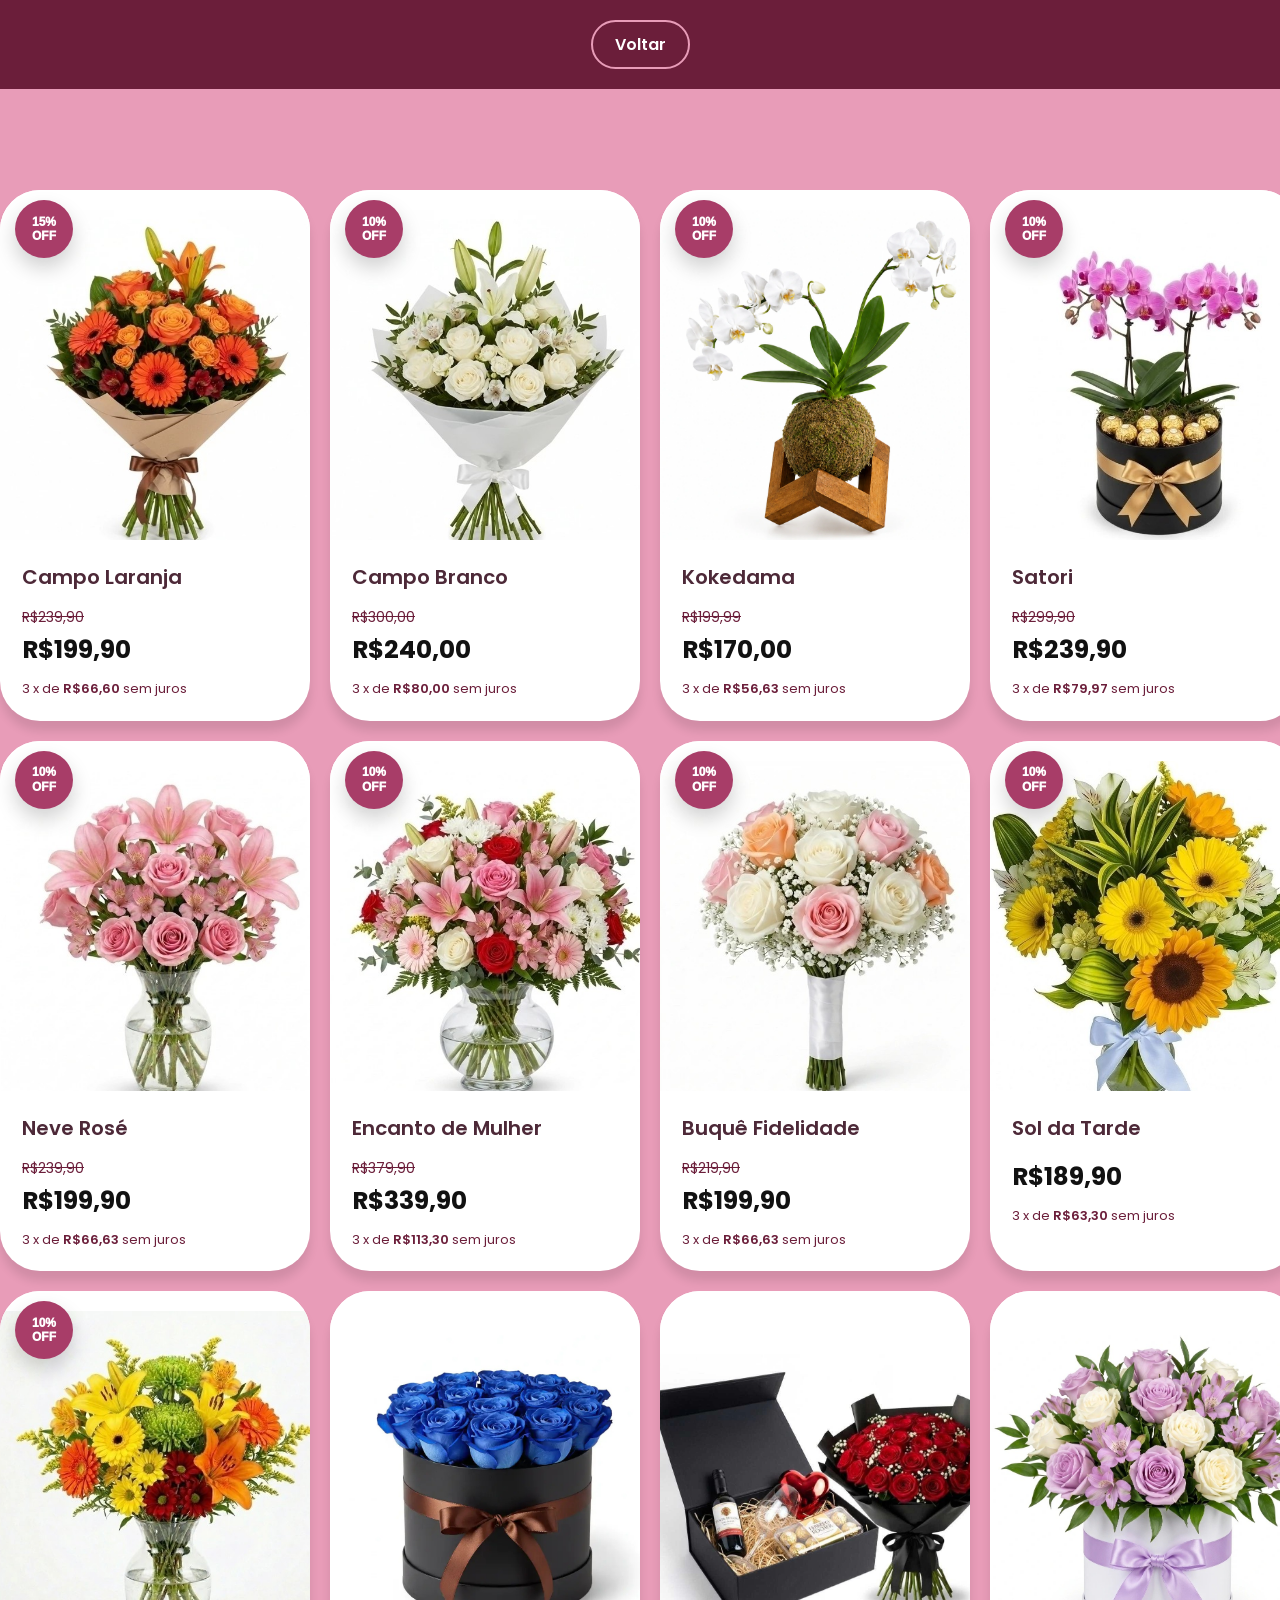
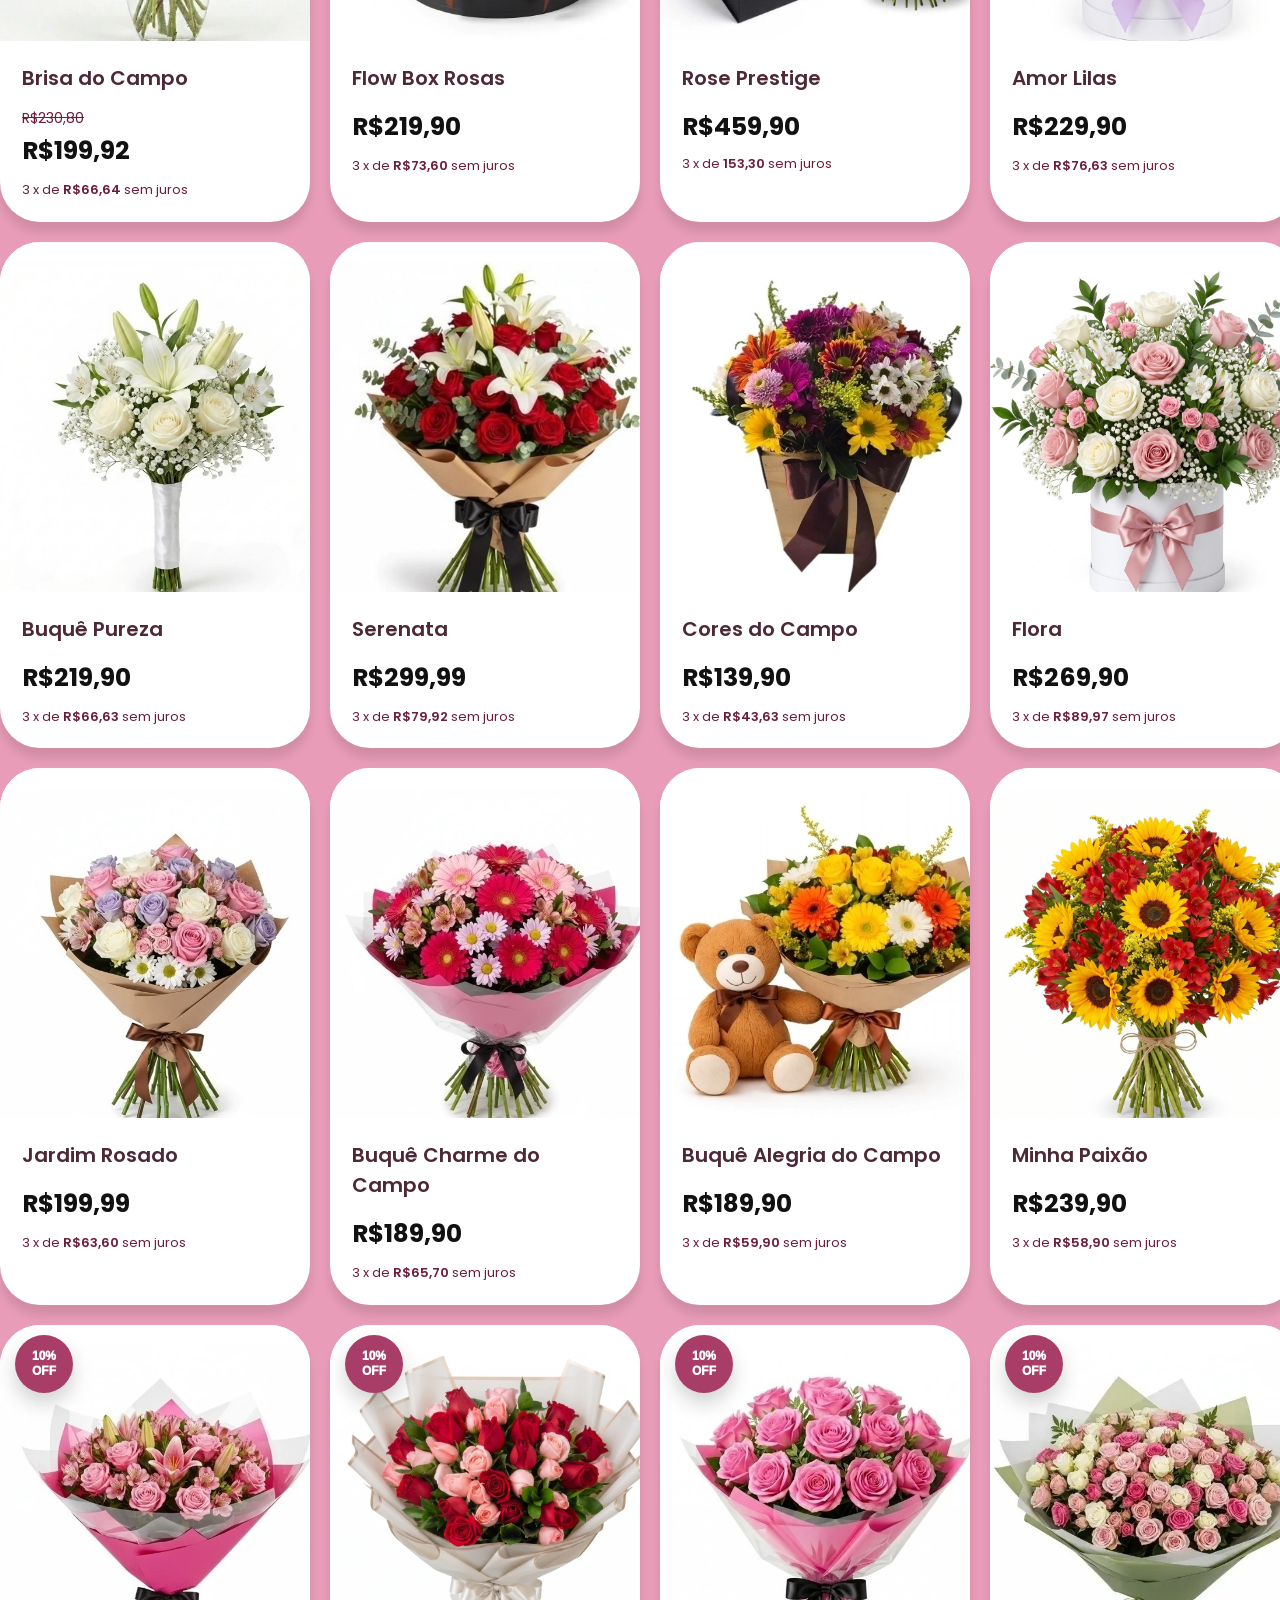
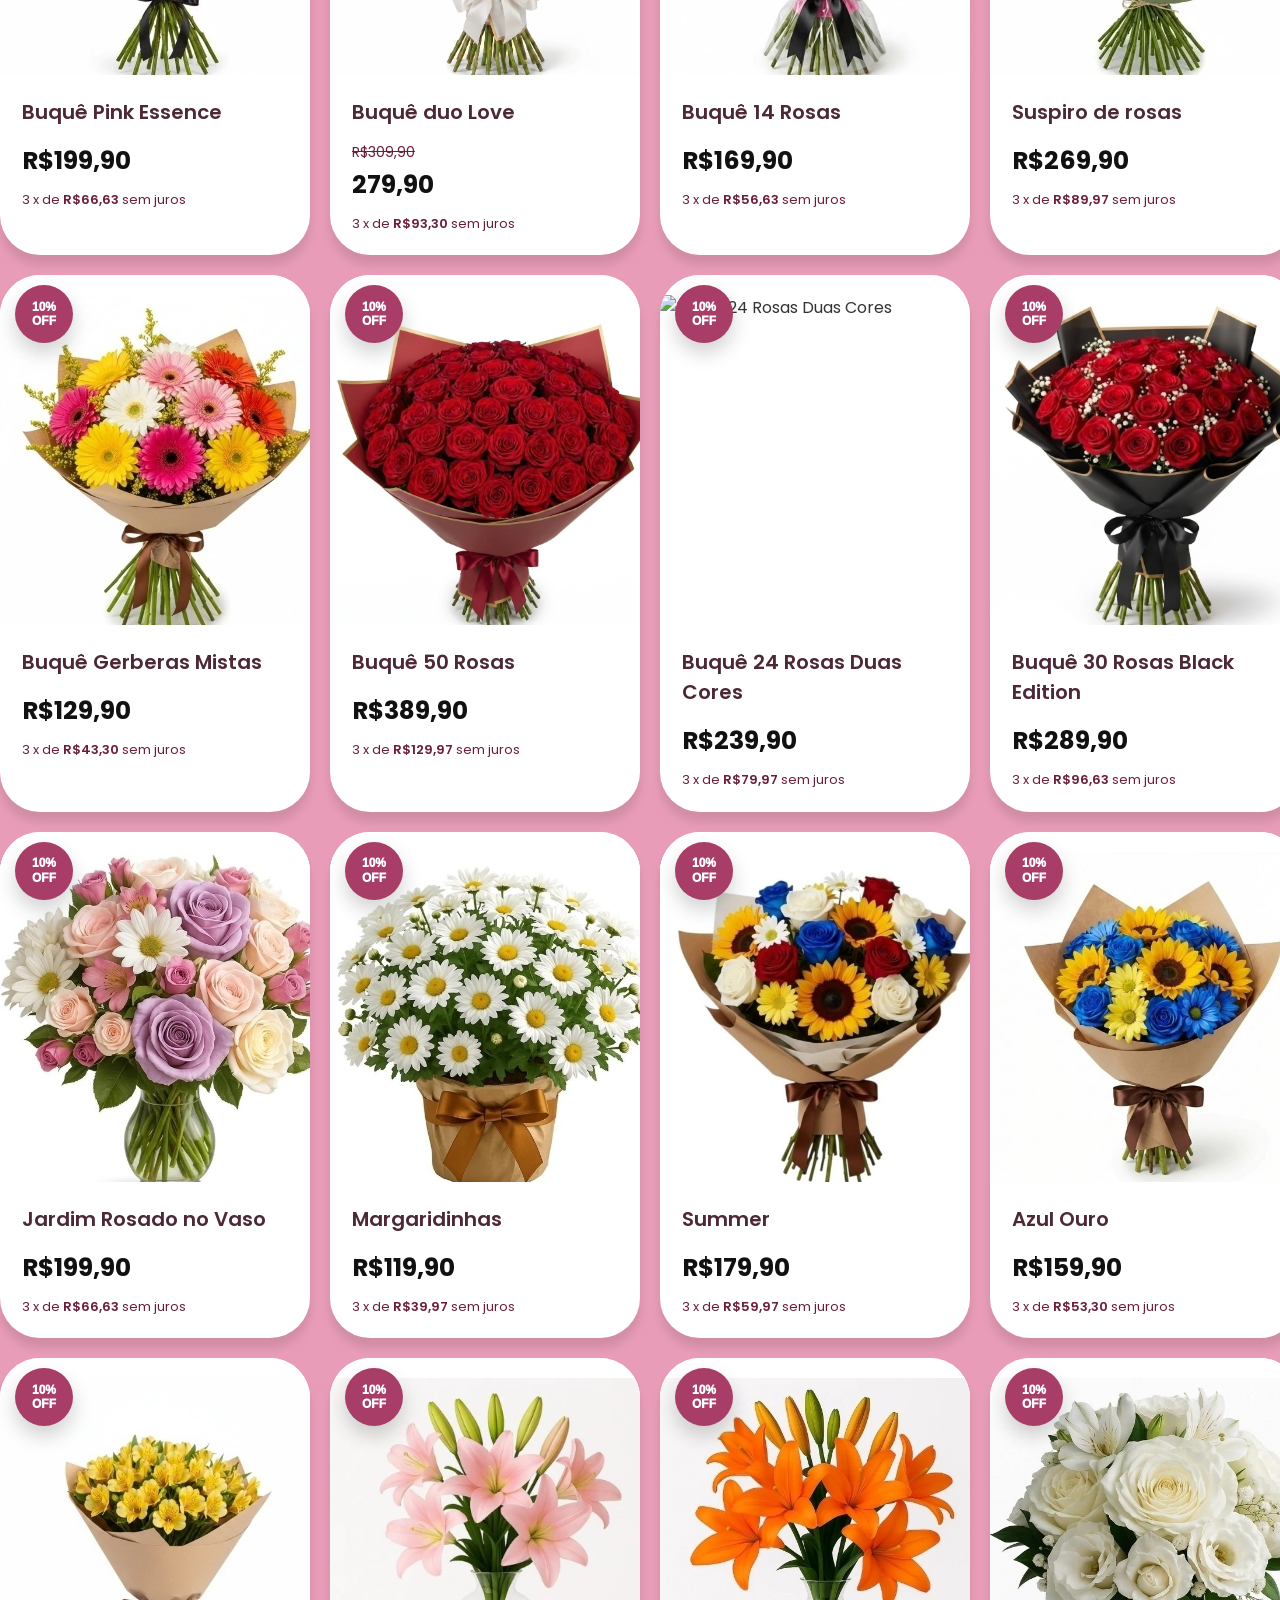
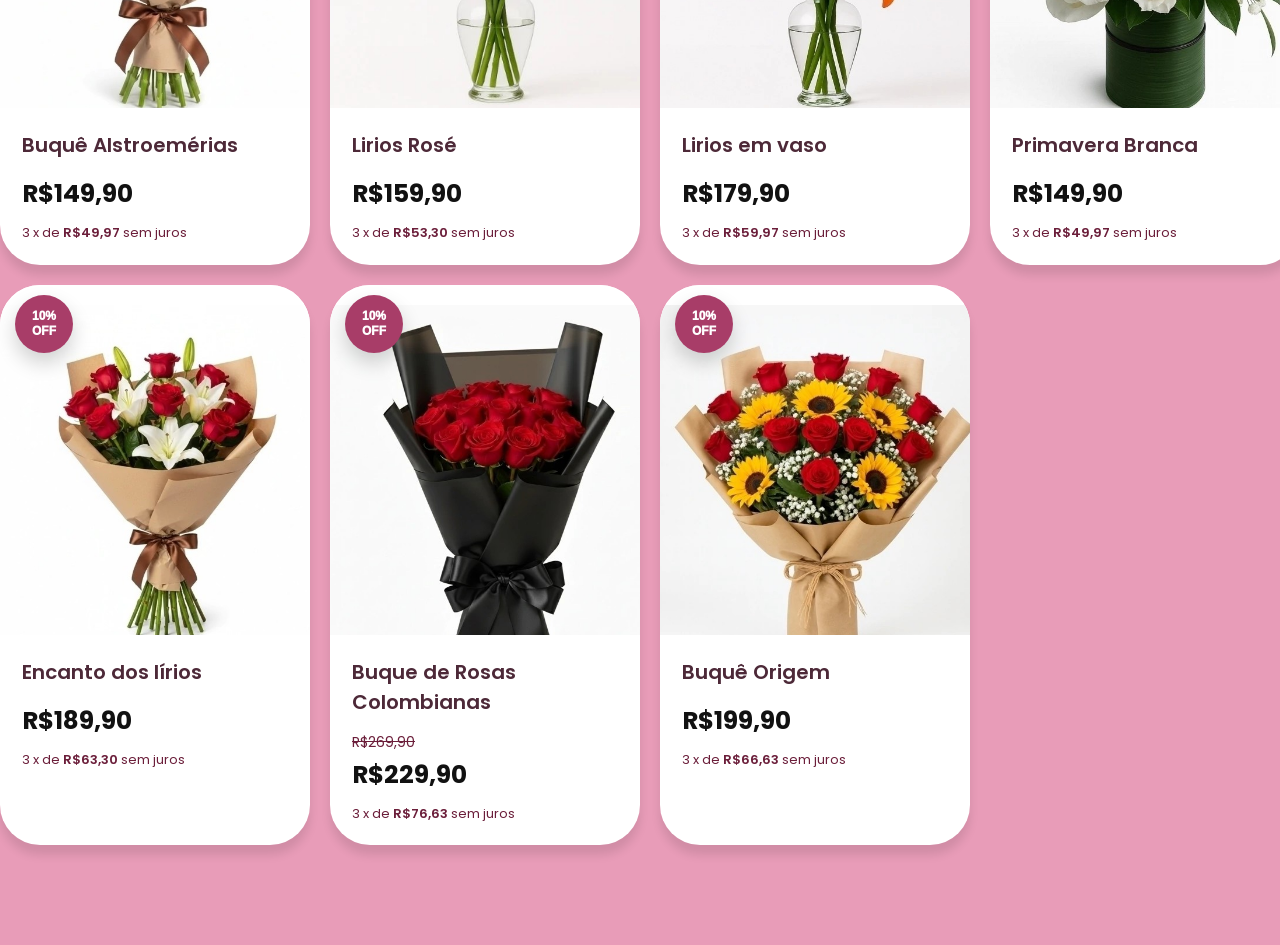
==== commit 79996fbb: "ajuste arrumei o sinal de valor do catalogo" ====
--- a/index2.html
+++ b/index2.html
@@ -689,7 +689,7 @@
 
 
                 <span class="preco-atual">
-                    R#199,99
+                    R$199,99
                 </span>
 
             </div>
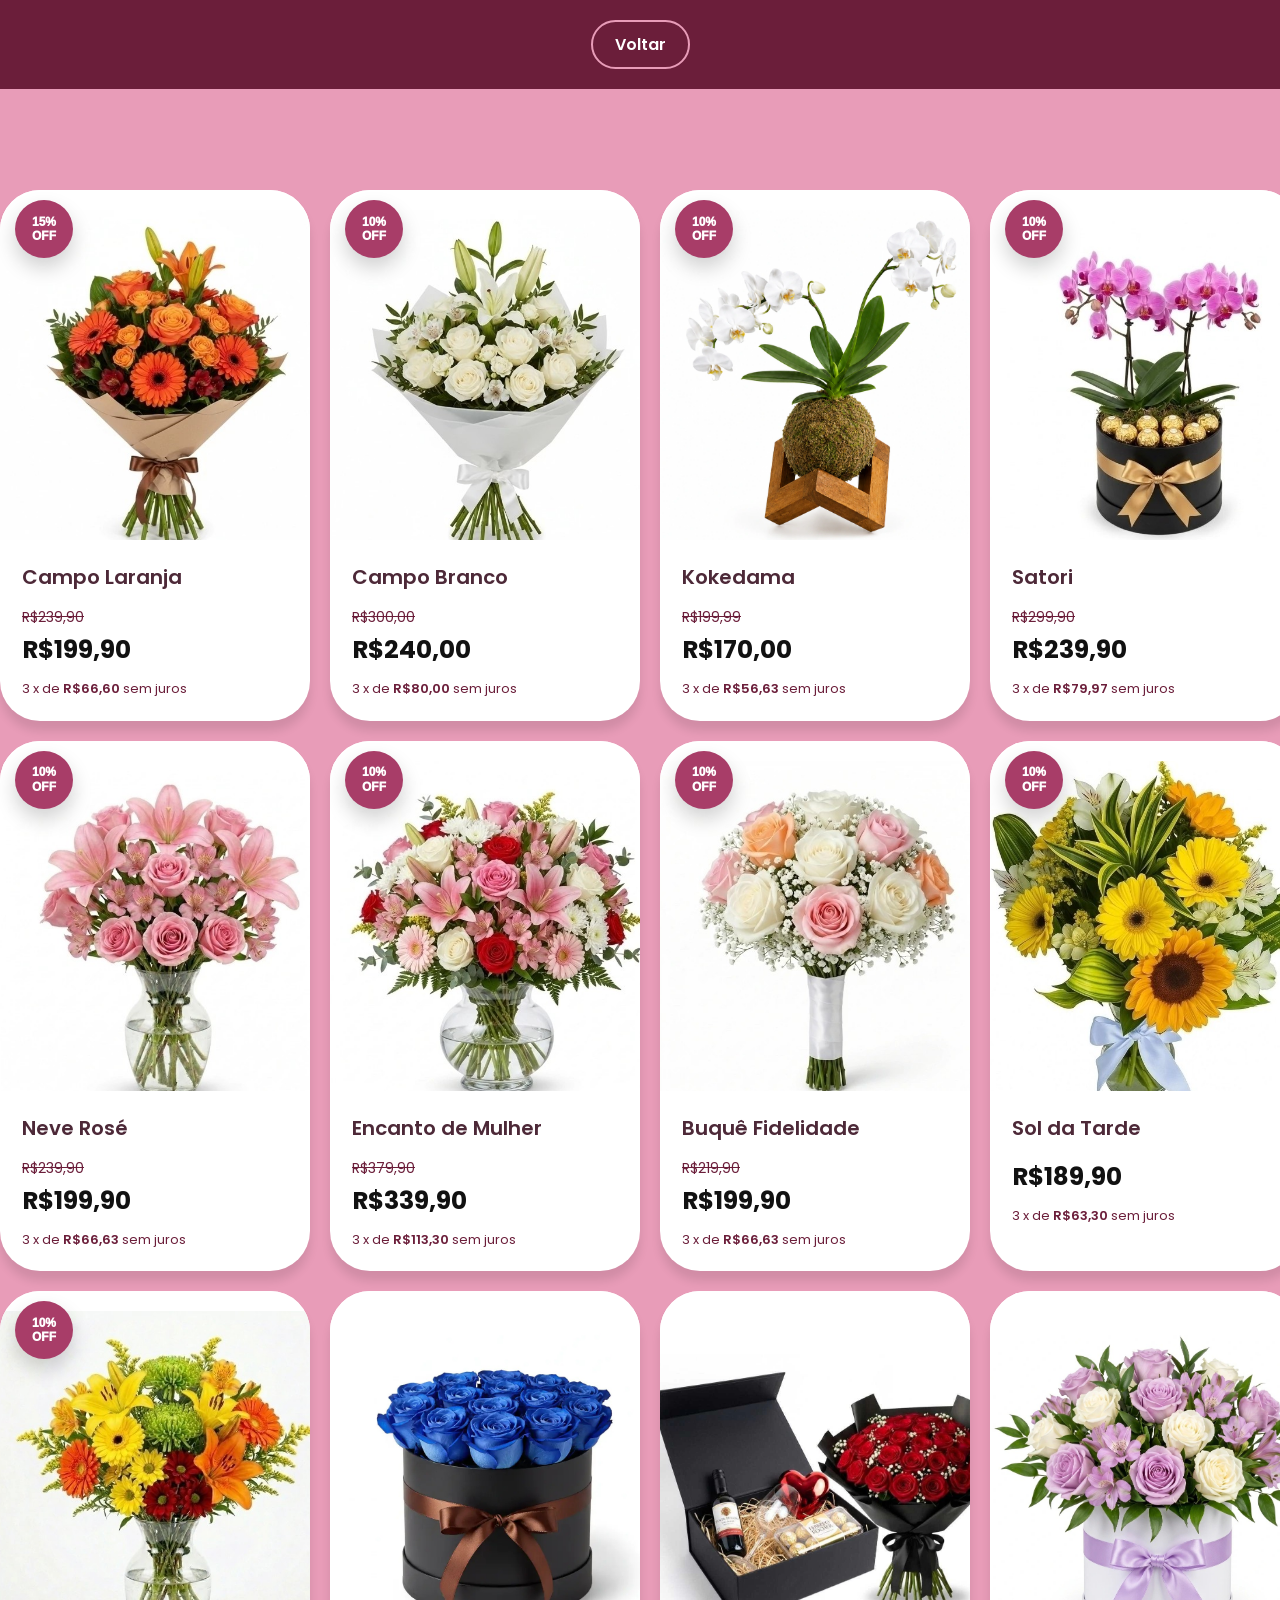
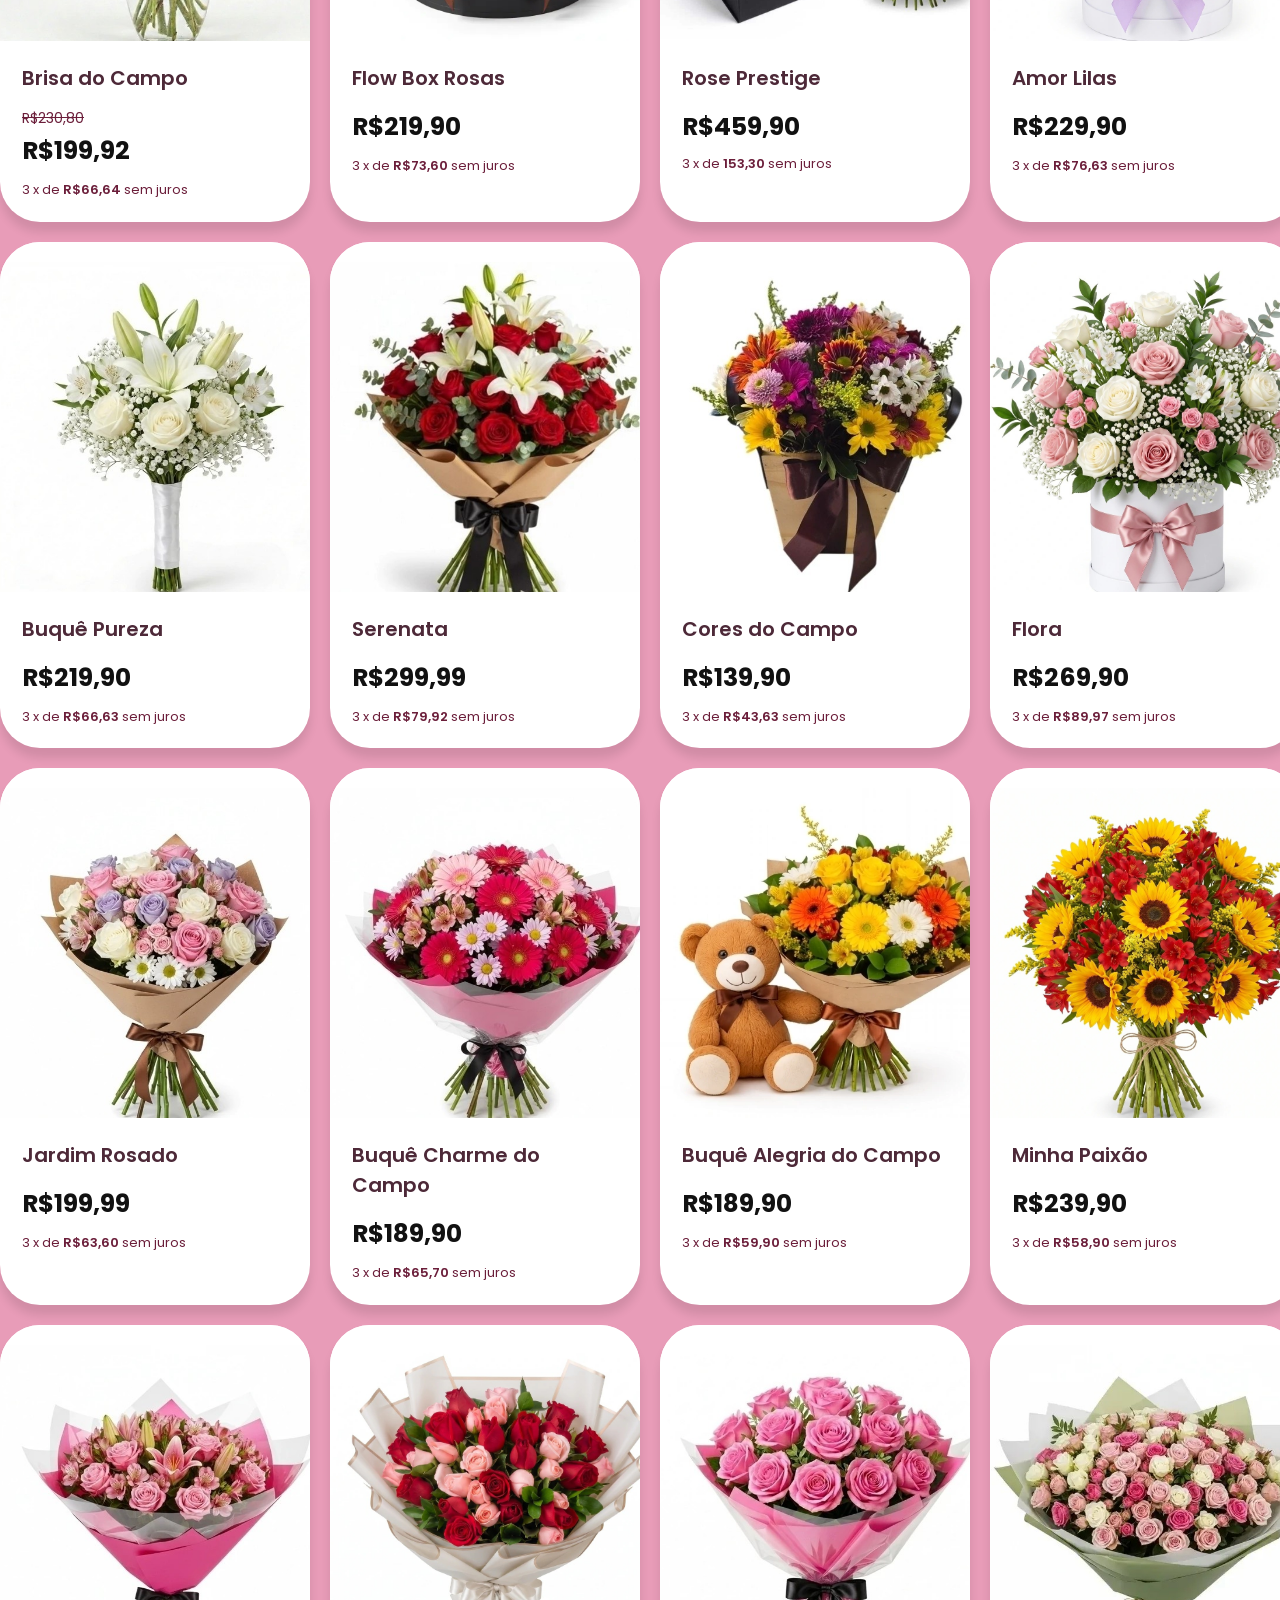
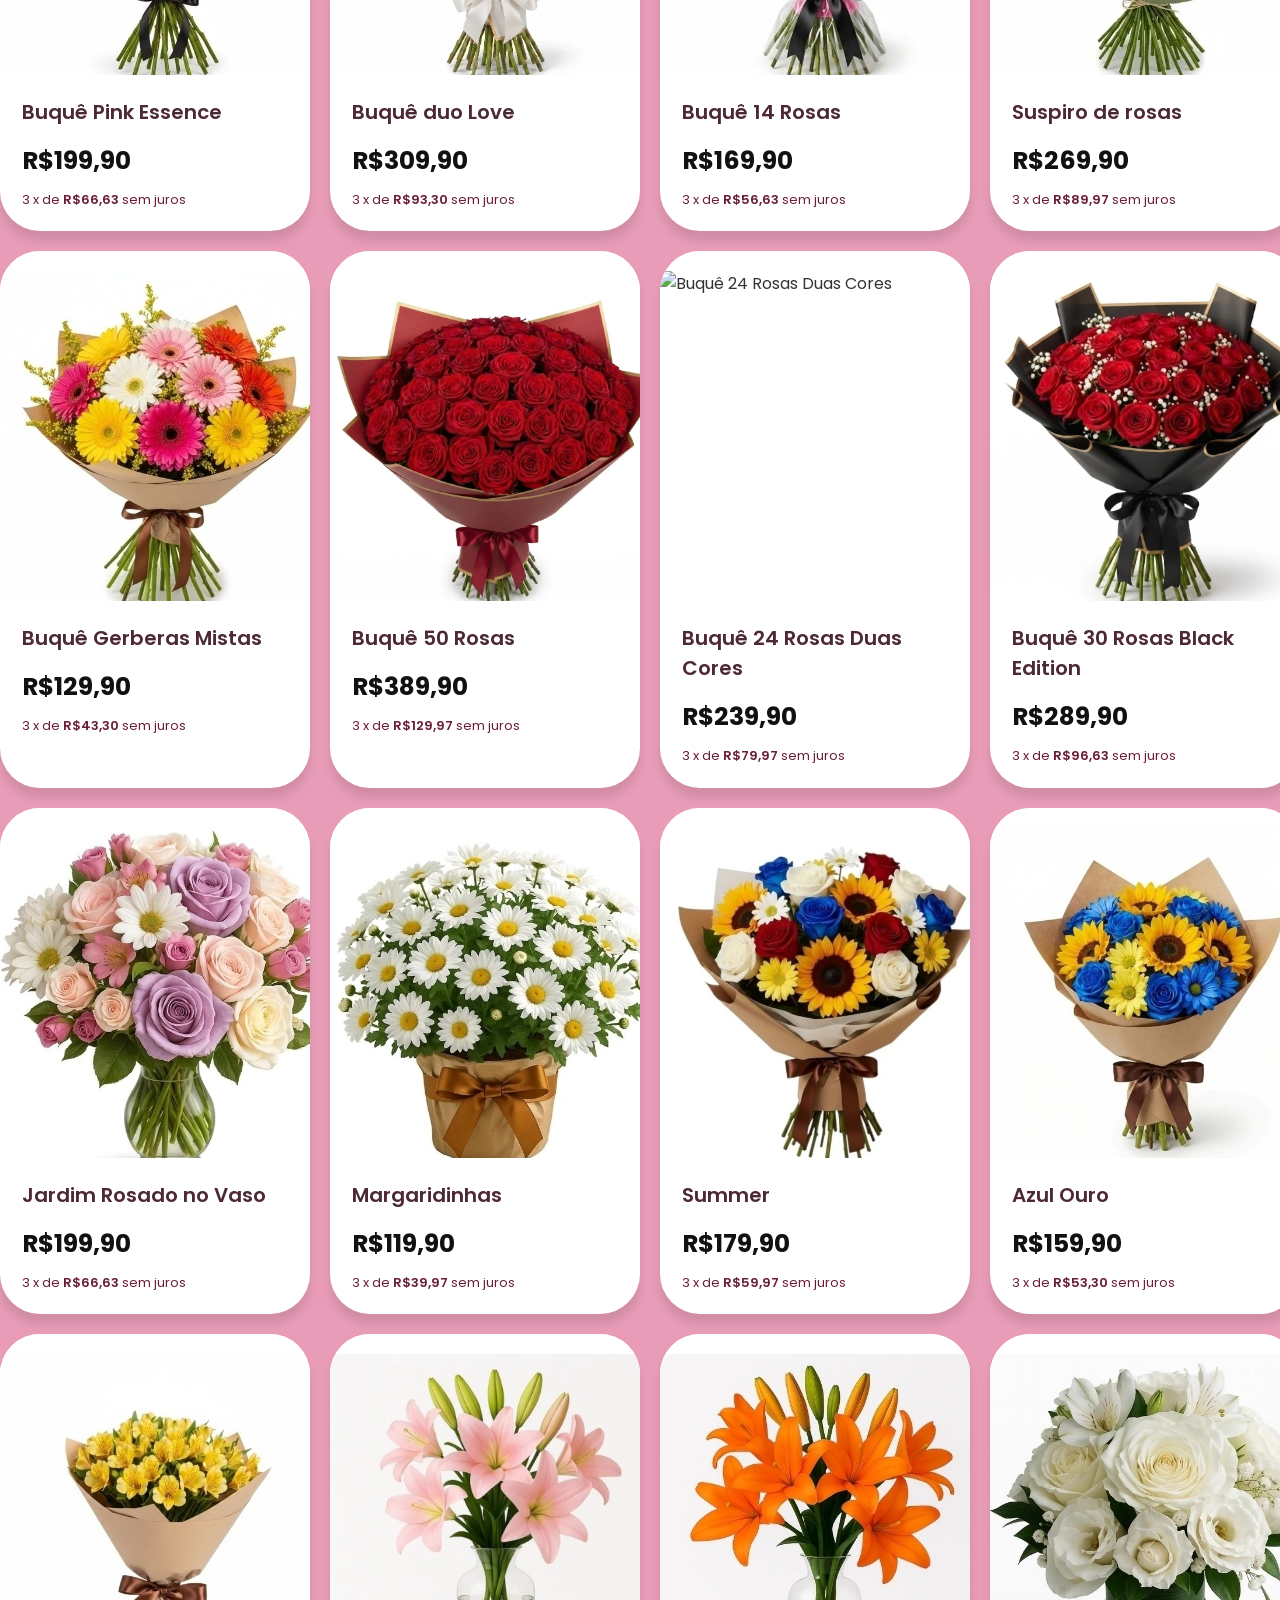
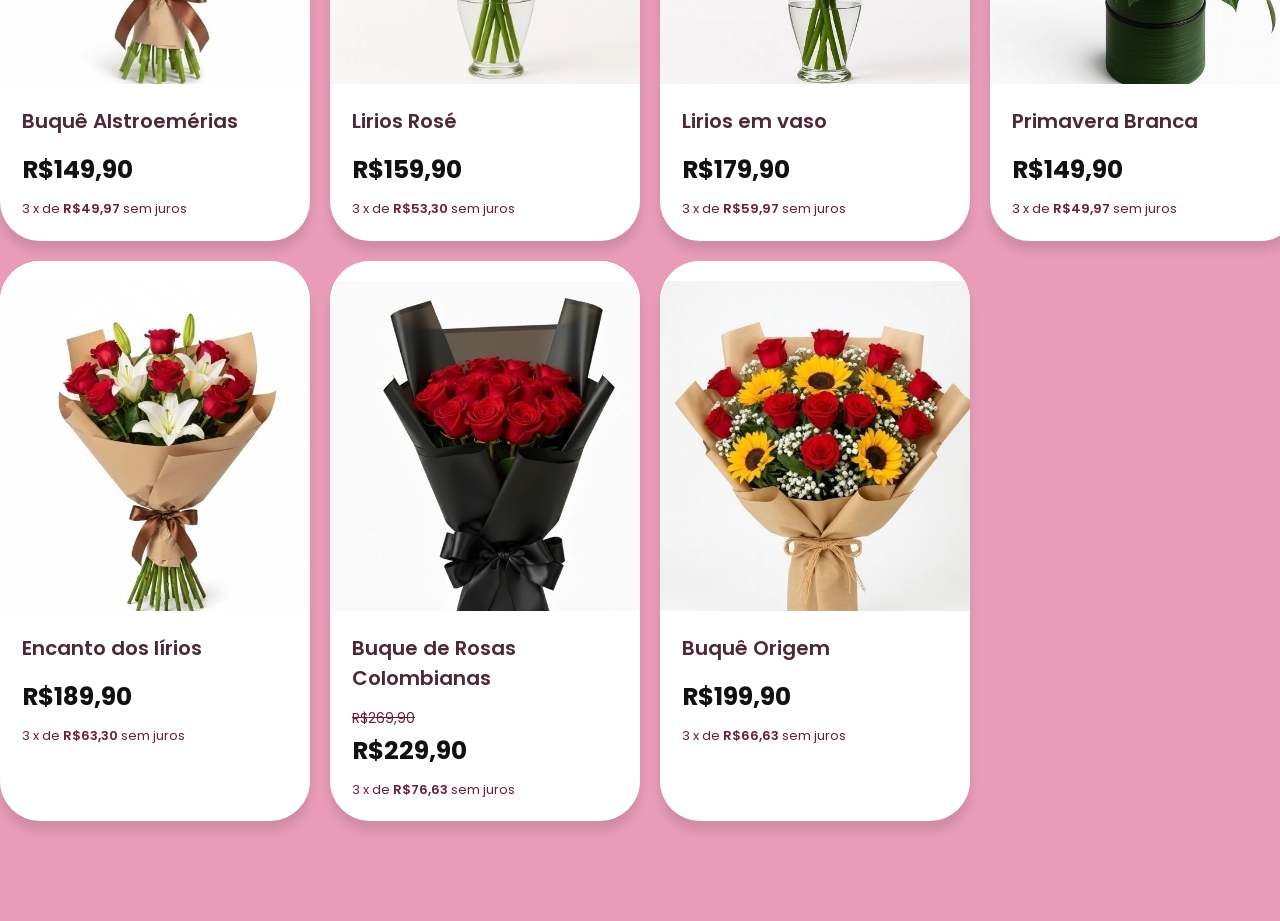
==== commit f47de994: "atualização arrumamos o simbolo" ====
--- a/index2.html
+++ b/index2.html
@@ -812,14 +812,10 @@
 
         <div class="imagem-produto">
 
-            <span class="desconto">
-                10%<br>OFF
-            </span>
 
             <img
                 src="imagens/buque pink.jpg"
-                alt="Buquê Pink Essence"
-            >
+                alt="Buquê Pink Essence" >
 
         </div>
 
@@ -850,9 +846,7 @@
 
         <div class="imagem-produto">
 
-            <span class="desconto">
-                10%<br>OFF
-            </span>
+
 
             <img
                 src="imagens/duo love.jpg"
@@ -868,12 +862,11 @@
 
             <div class="precos">
 
-                <span class="preco-antigo">
+
+
+                <span class="preco-atual">
                     R$309,90
-                </span>
-
-                <span class="preco-atual">
-                    279,90
+
                 </span>
 
             </div>
@@ -890,9 +883,7 @@
 
         <div class="imagem-produto">
 
-            <span class="desconto">
-                10%<br>OFF
-            </span>
+
 
             <img
                 src="imagens/buque 14 rosas.jpg"
@@ -927,9 +918,7 @@
 
         <div class="imagem-produto">
 
-            <span class="desconto">
-                10%<br>OFF
-            </span>
+
 
             <img
                 src="imagens/Suspiro de rosas.jpg"
@@ -965,9 +954,6 @@
 
         <div class="imagem-produto">
 
-            <span class="desconto">
-                10%<br>OFF
-            </span>
 
             <img
                 src="imagens/Buquê Gerberas Mistas.jpg"
@@ -1003,9 +989,7 @@
 
         <div class="imagem-produto">
 
-            <span class="desconto">
-                10%<br>OFF
-            </span>
+
 
             <img
                 src="imagens/50 rosas.jpg"
@@ -1041,9 +1025,7 @@
 
         <div class="imagem-produto">
 
-            <span class="desconto">
-                10%<br>OFF
-            </span>
+
 
             <img
                 src="imagenS/Buquê 24 Rosas Duas Cores.jpg"
@@ -1079,9 +1061,7 @@
 
         <div class="imagem-produto">
 
-            <span class="desconto">
-                10%<br>OFF
-            </span>
+
 
             <img
                 src="imagens/Buquê 30 Rosas Black Edition.jpg"
@@ -1117,9 +1097,6 @@
 
         <div class="imagem-produto">
 
-            <span class="desconto">
-                10%<br>OFF
-            </span>
 
             <img
                 src="imagens/Jardim Rosado no Vaso.jpg"
@@ -1155,9 +1132,6 @@
 
         <div class="imagem-produto">
 
-            <span class="desconto">
-                10%<br>OFF
-            </span>
 
             <img
                 src="imagens/Margaridinhas.jpg"
@@ -1193,9 +1167,7 @@
 
         <div class="imagem-produto">
 
-            <span class="desconto">
-                10%<br>OFF
-            </span>
+
 
             <img
                 src="imagens/Summer.jpg"
@@ -1231,9 +1203,7 @@
 
         <div class="imagem-produto">
 
-            <span class="desconto">
-                10%<br>OFF
-            </span>
+
 
             <img
                 src="imagens/Azul Ouro.jpg"
@@ -1269,9 +1239,7 @@
 
         <div class="imagem-produto">
 
-            <span class="desconto">
-                10%<br>OFF
-            </span>
+
 
             <img
                 src="imagens/Buquê Alstroemérias.jpg"
@@ -1307,9 +1275,7 @@
 
         <div class="imagem-produto">
 
-            <span class="desconto">
-                10%<br>OFF
-            </span>
+
 
             <img
                 src="imagens/Lirios Rosé.jpg"
@@ -1345,9 +1311,7 @@
 
         <div class="imagem-produto">
 
-            <span class="desconto">
-                10%<br>OFF
-            </span>
+
 
             <img
                 src="imagens/Lirios em vaso.jpg"
@@ -1382,9 +1346,6 @@
 
         <div class="imagem-produto">
 
-            <span class="desconto">
-                10%<br>OFF
-            </span>
 
             <img
                 src="imagens/Primavera Branca.jpg"
@@ -1420,9 +1381,7 @@
 
         <div class="imagem-produto">
 
-            <span class="desconto">
-                10%<br>OFF
-            </span>
+            
 
             <img
                 src="imagens/Encanto dos lírios.jpg"
@@ -1458,10 +1417,6 @@
 
         <div class="imagem-produto">
 
-            <span class="desconto">
-                10%<br>OFF
-            </span>
-
             <img
                 src="imagens/Buque de Rosas Colombianas.jpg"
                 alt="Buque de Rosas Colombianas"
@@ -1498,9 +1453,7 @@
 
         <div class="imagem-produto">
 
-            <span class="desconto">
-                10%<br>OFF
-            </span>
+
 
             <img
                 src="imagens/Buquê Origem.jpg"
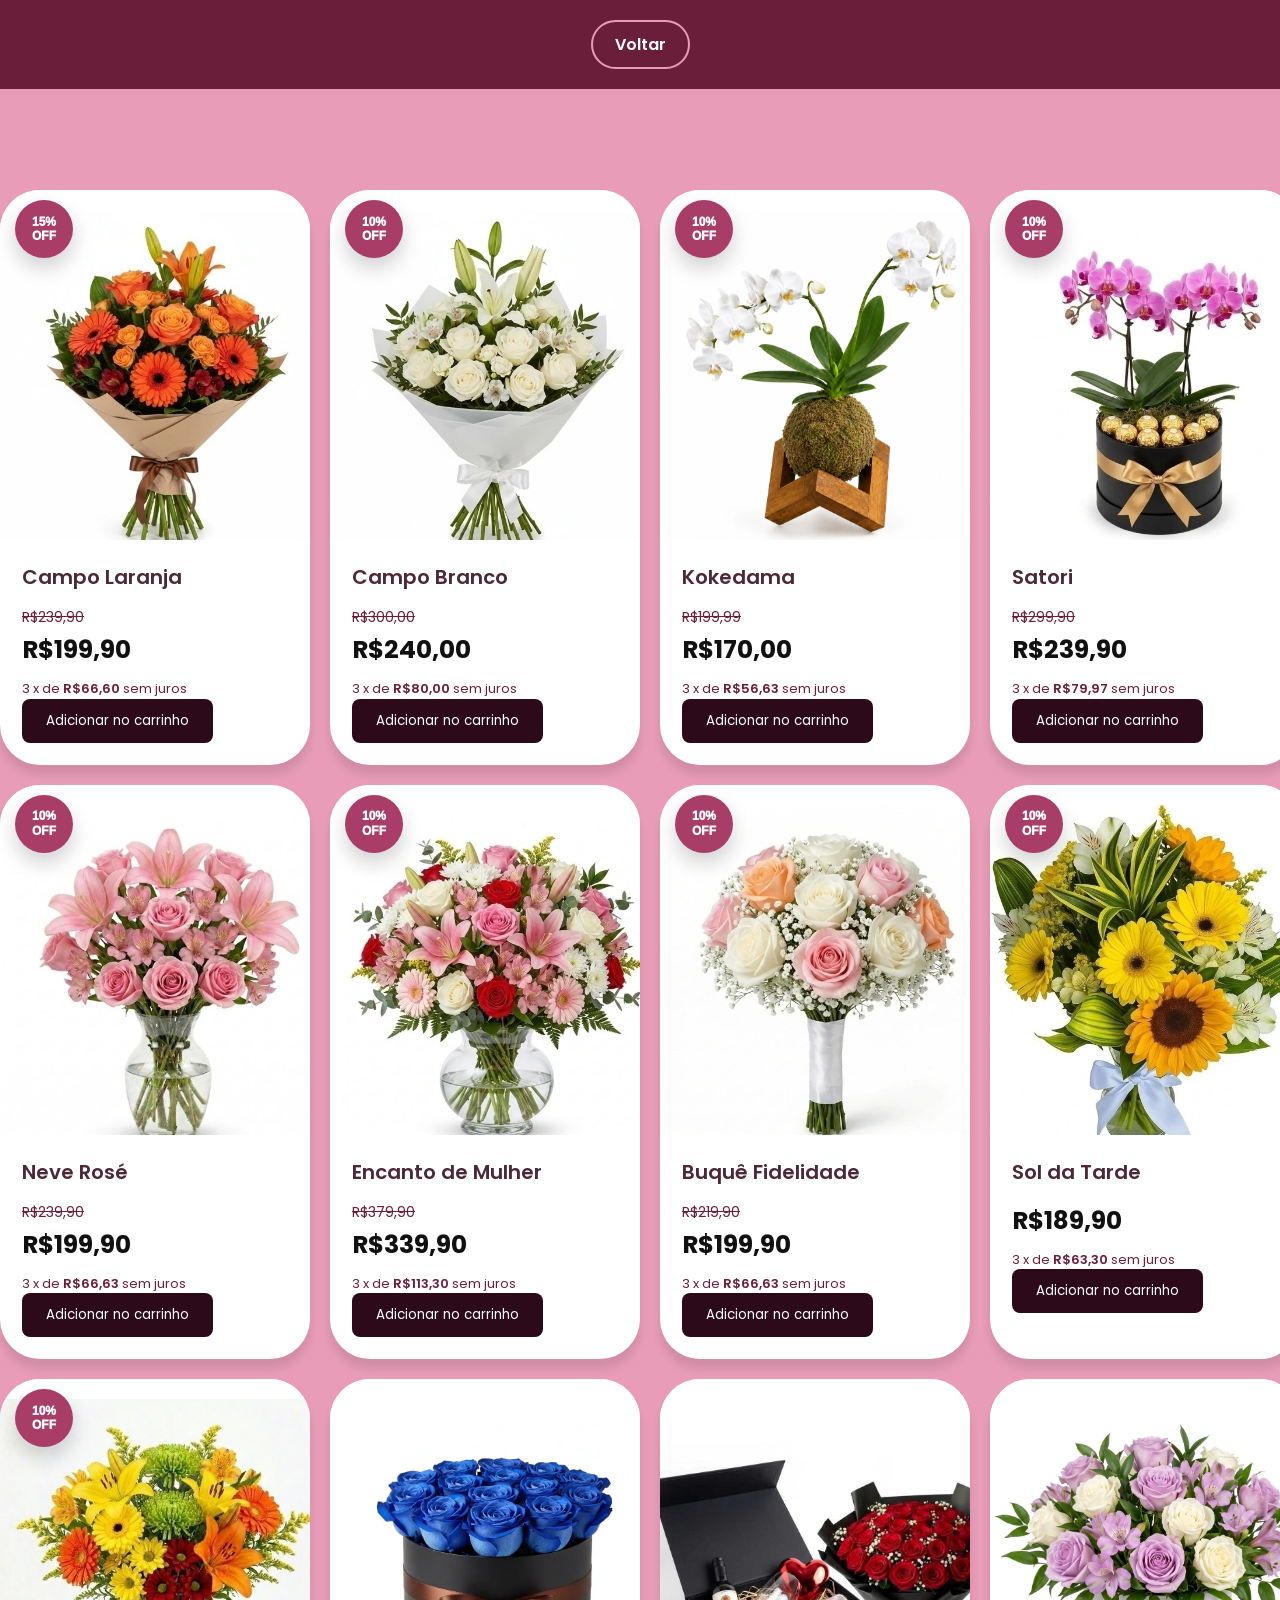
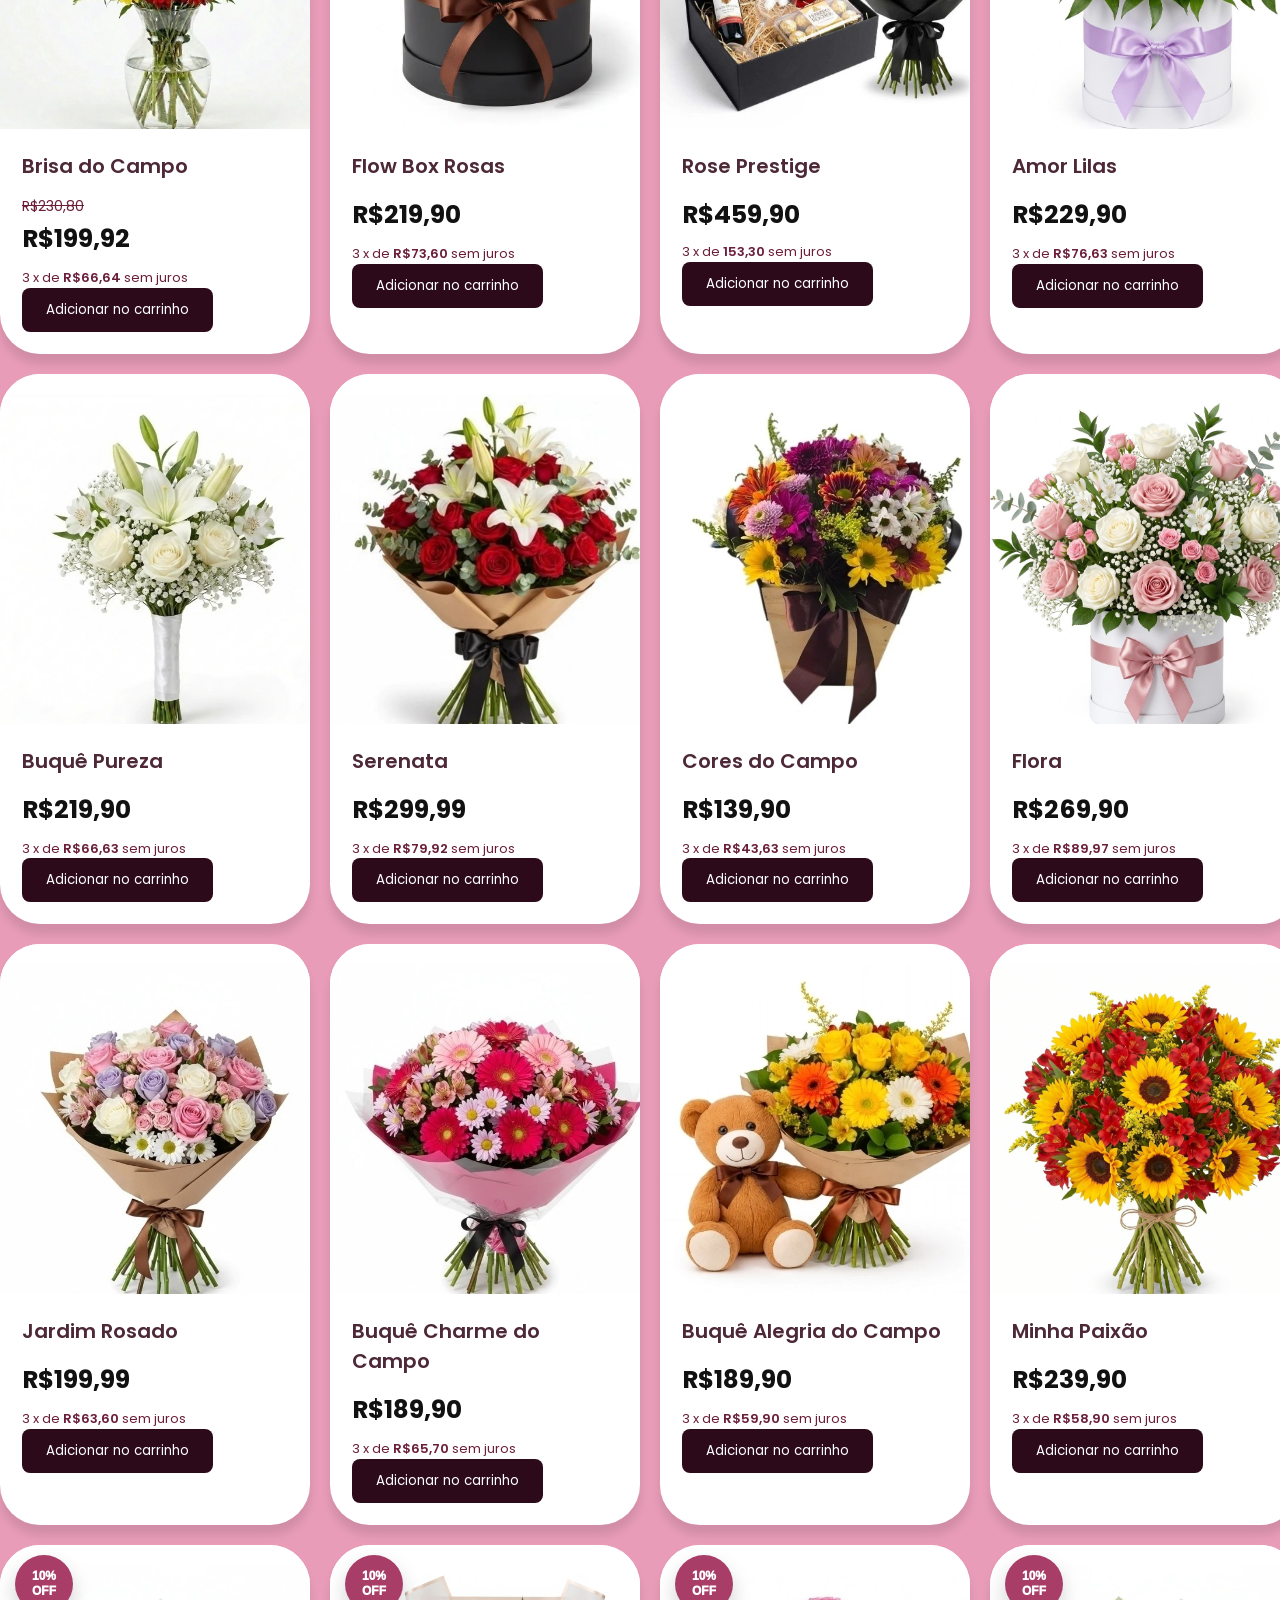
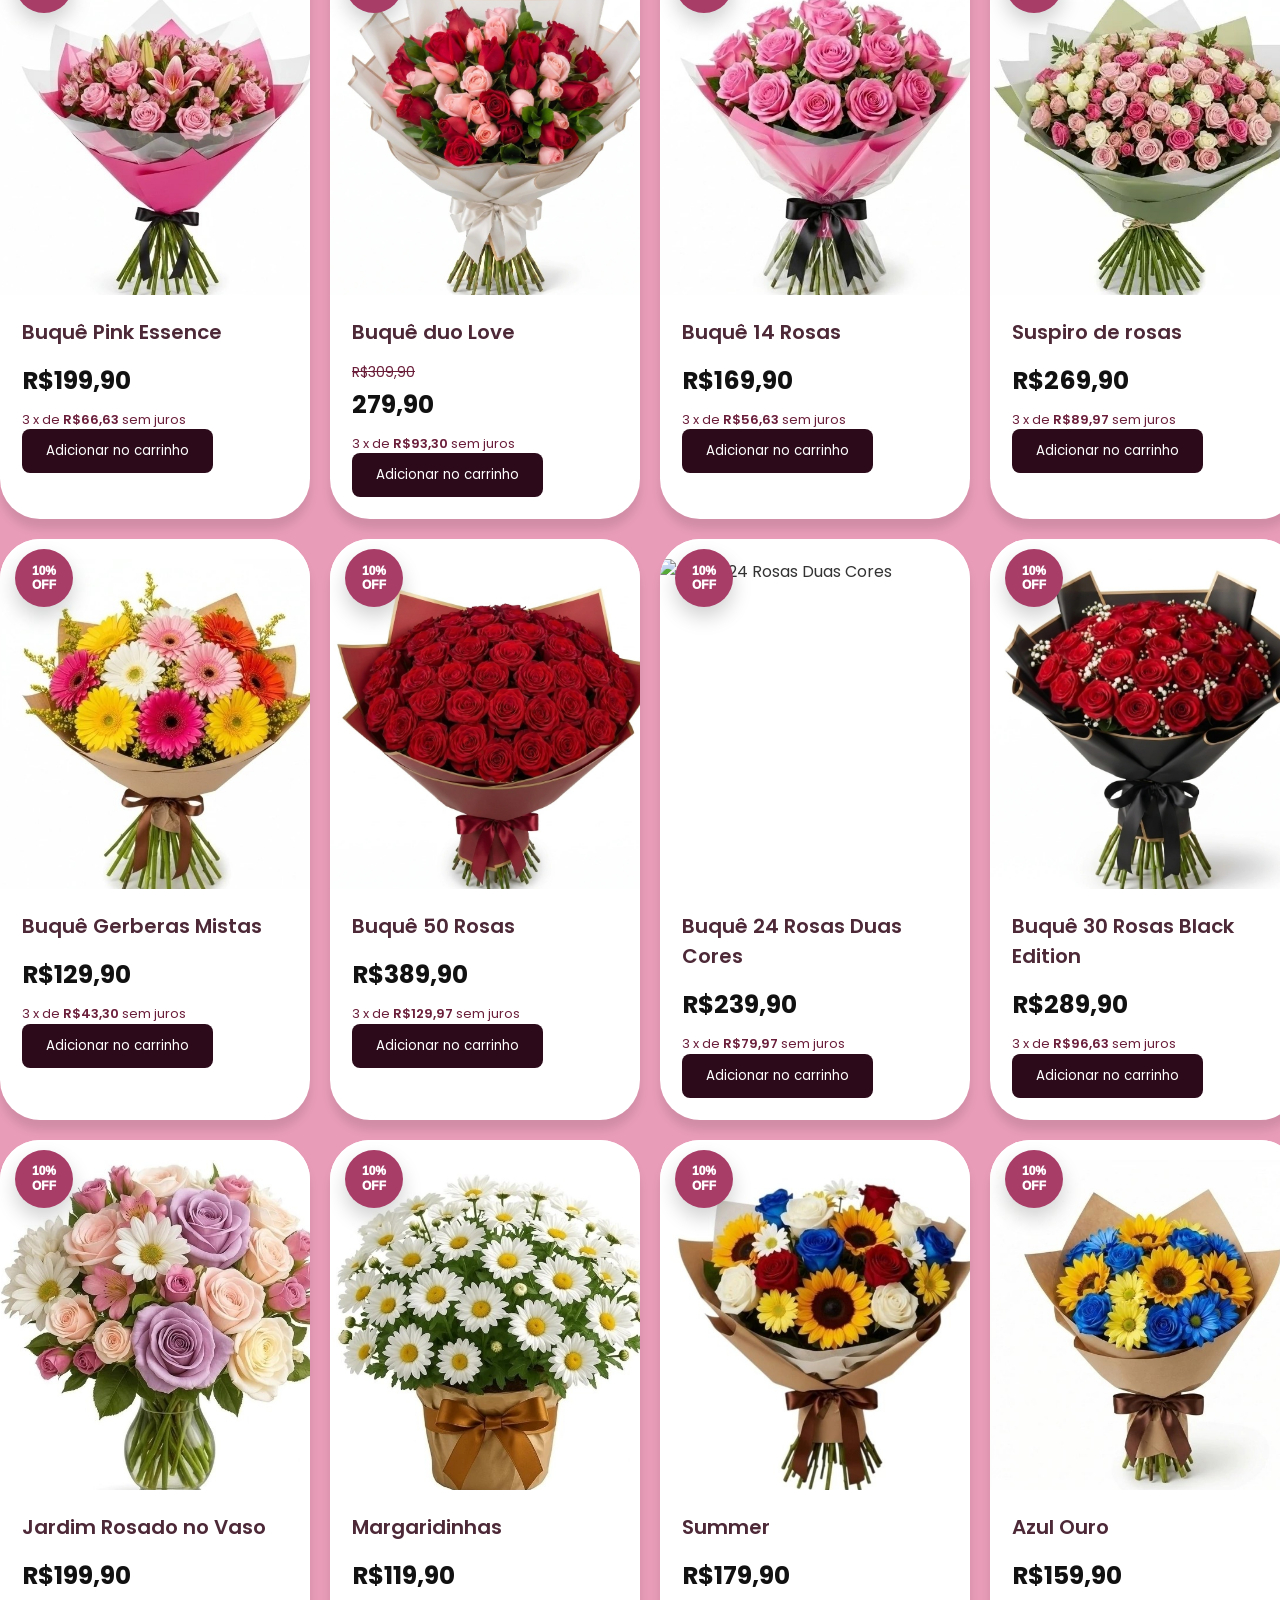
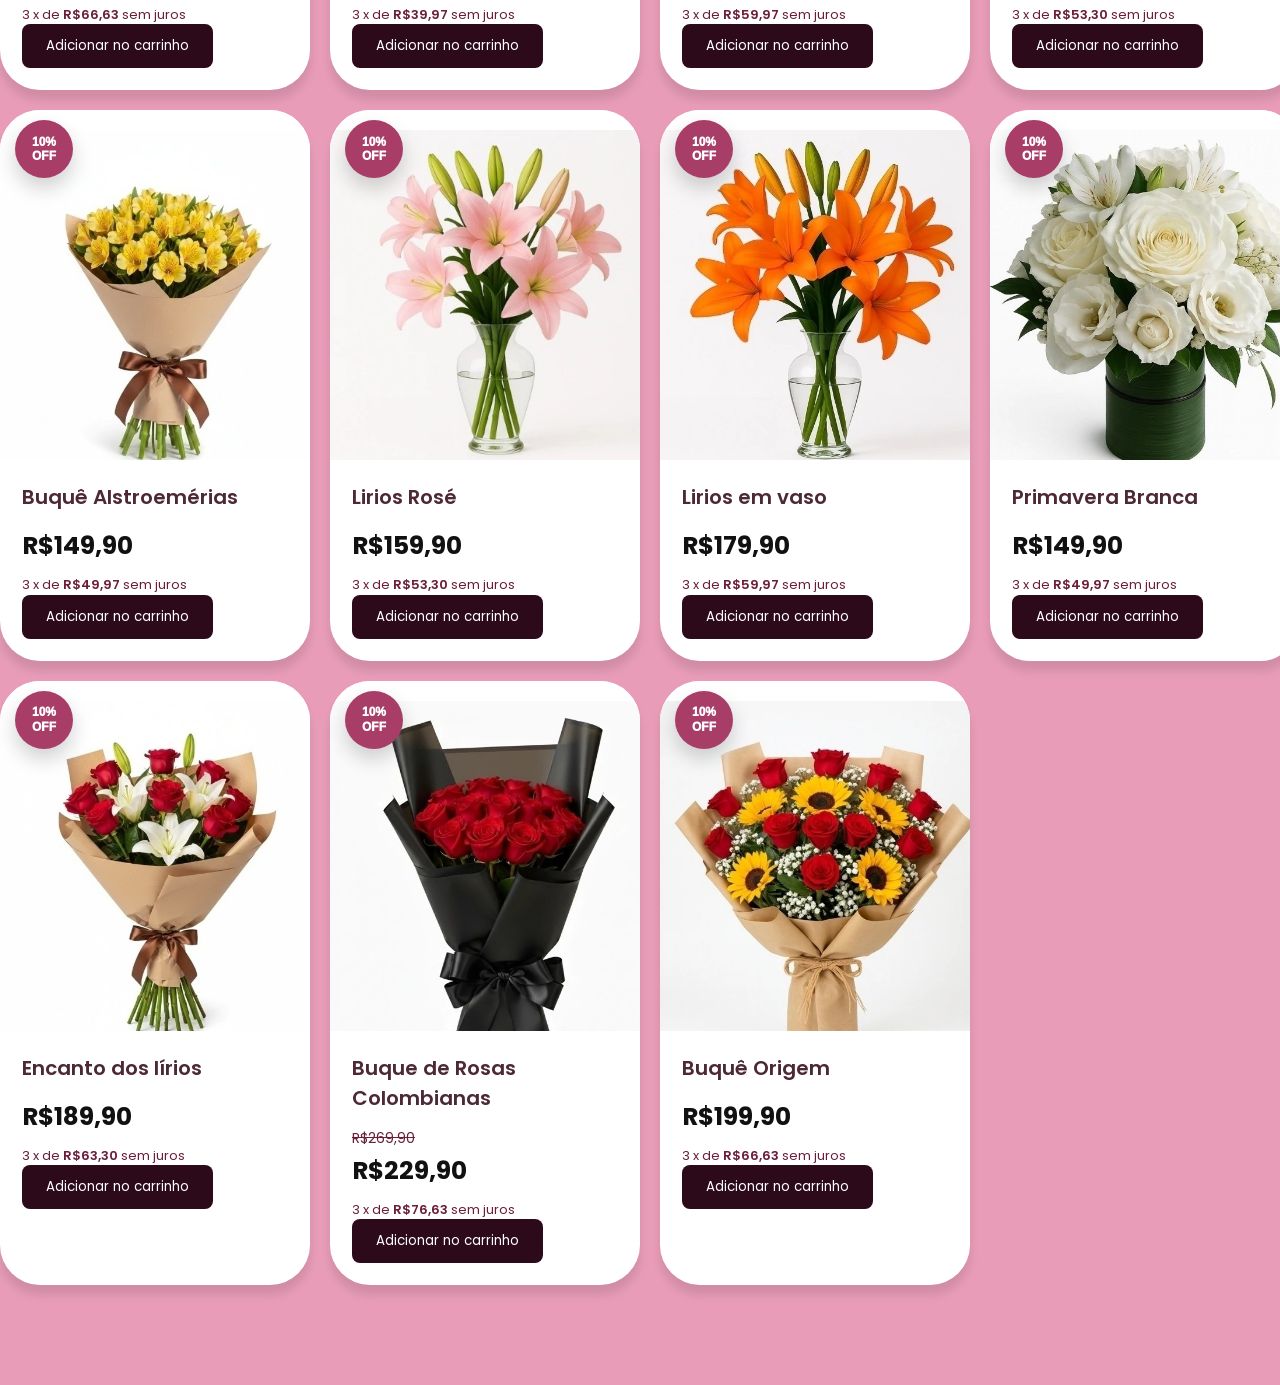
==== commit 86d0ba5e: "tcc finalização finalização do tcc" ====
--- a/index2.html
+++ b/index2.html
@@ -20,6 +20,16 @@
 
 
     <body>
+                <button id="cart-button">🛒 <span id="cart-count">0</span></button>
+        <div id="cart-overlay"></div>
+        <div id="cart-sidebar">
+        <button id="close-cart">X</button>
+        <h3>Seu carrinho</h3>
+        <div id="cart-empty">Vazio</div>
+        <div id="cart-items"></div>
+        <p id="cart-total">R$ 0,00</p>
+        <button id="checkout-button">Finalizar</button>
+        </div>
 
         <header>
 
@@ -78,6 +88,13 @@
                     <p>
                         3 x de <strong>R$66,60</strong> sem juros
                     </p>
+                    <button class="add-to-cart" 
+                        data-id="1" 
+                        data-name="Campo Laranja" 
+                        data-price="199.90" 
+                        data-image="imagens/laranja.jpg">
+                        Adicionar no carrinho
+                        </button>
 
                 </div>
 
@@ -119,6 +136,13 @@
                     <p>
                         3 x de <strong>R$80,00</strong> sem juros
                     </p>
+                    <button class="add-to-cart" 
+                    data-id="2" 
+                    data-name="Campo Branco" 
+                    data-price="240.00" 
+                    data-image="imagens/600_846-e21365c49f33f7554517696382559861-1024-1024.jpeg">
+                        Adicionar no carrinho
+                        </button>
 
                 </div>
 
@@ -160,6 +184,13 @@
                     <p>
                         3 x de <strong>R$56,63</strong> sem juros
                     </p>
+                    <button class="add-to-cart" 
+                    data-id="3" 
+                    data-name="kokedama" 
+                    data-price="199.90" 
+                    data-image="imagens/chatgpt-image-14-de-jul-de-2026-11_43_05-f61bd99f95ff4480b817840401695885-1024-1024.webp  ">
+                    Adicionar no carrinho
+                    </button>
 
                 </div>
 
@@ -199,6 +230,13 @@
                     <p>
                         3 x de <strong>R$79,97</strong> sem juros
                     </p>
+                    <button class="add-to-cart" 
+                    data-id="4" 
+                    data-name="Satori" 
+                    data-price="299.90" 
+                    data-image="imagens/bombom.jpeg">
+                    Adicionar no carrinho
+                    </button>
 
                 </div>
 
@@ -239,6 +277,13 @@
                     <p>
                         3 x de <strong>R$66,63</strong> sem juros
                     </p>
+                    <button class="add-to-cart" 
+                    data-id="5" 
+                    data-name="Nevé Rosé" 
+                    data-price="199.90" 
+                    data-image="imagens/teste rosa.jpg">
+                    Adicionar no carrinho
+                    </button>
 
                 </div>
 
@@ -280,6 +325,13 @@
                     <p>
                         3 x de <strong>R$113,30</strong> sem juros
                     </p>
+                    <button class="add-to-cart" 
+                    data-id="6" 
+                    data-name="Encanto de Mulher" 
+                    data-price="339.90" 
+                    data-image="imagens/vaso de rosa.jpeg">
+                    Adicionar no carrinho
+                    </button>
 
                 </div>
 
@@ -295,7 +347,7 @@
 
                     <img
                         src="imagens/600_805-fdb519b14a8b7653af17703917540478-1024-1024.jpg"
-                        alt="Amor Lilás"
+                        alt="Buquê fidelidade"
                     >
 
                 </div>
@@ -321,6 +373,13 @@
                     <p>
                         3 x de <strong>R$66,63</strong> sem juros
                     </p>
+                    <button class="add-to-cart" 
+                    data-id="7" 
+                    data-name="Buquê Fidelidade" 
+                    data-price="199.90" 
+                    data-image="imagens/600_805-fdb519b14a8b7653af17703917540478-1024-1024.jpg">
+                    Adicionar no carrinho
+                    </button>
 
                 </div>
 
@@ -360,6 +419,13 @@
                     <p>
                         3 x de <strong>R$63,30</strong> sem juros
                     </p>
+                    <button class="add-to-cart" 
+                    data-id="8" 
+                    data-name="Sol da Tarde" 
+                    data-price="189.90" 
+                    data-image="imagens/sol da tarde.jpg">
+                    Adicionar no carrinho
+                    </button>
 
                 </div>
 
@@ -404,7 +470,13 @@
                     <p>
                         3 x de <strong>R$66,64</strong> sem juros
                     </p>
-                    
+                    <button class="add-to-cart" 
+                    data-id="9" 
+                    data-name="Brisa do Campo" 
+                    data-price="199.92" 
+                    data-image="imagens/brisa do campo.jpg">
+                    Adicionar no carrinho
+                    </button>
             
                 </div>
             
@@ -442,6 +514,13 @@
             <p>
                 3 x de <strong>R$73,60</strong> sem juros
             </p>
+            <button class="add-to-cart" 
+                    data-id="10" 
+                    data-name="Flow Box Rosas" 
+                    data-price="219.90" 
+                    data-image="imagens/imagens/gemini_generated_image_pfdxnvpfdxnvpfdx-3e4dc06ebdcac67fb517694834859242-1024-1024-cb1ddf1b149ada174c17809187383200-1024-1024.jpg">
+                    Adicionar no carrinho
+                    </button>
 
         </div>
 
@@ -478,6 +557,13 @@
             <p>
                 3 x de <strong>153,30</strong> sem juros
             </p>
+            <button class="add-to-cart" 
+                    data-id="11" 
+                    data-name="Rose Prestige" 
+                    data-price="459.90" 
+                    data-image="imagens/whatsapp-image-2026-05-22-at-16-56-57-5133971c04703e746817794803799628-1024-1024.jpg">
+                    Adicionar no carrinho
+                    </button>
 
         </div>
 
@@ -514,6 +600,13 @@
             <p>
                 3 x de <strong>R$76,63 </strong> sem juros
             </p>
+            <button class="add-to-cart" 
+                    data-id="12" 
+                    data-name="Amor Lilas" 
+                    data-price="229.90" 
+                    data-image="imagens/amor lilas.jpg">
+                    Adicionar no carrinho
+                    </button>
 
         </div>
 
@@ -551,6 +644,13 @@
             <p>
                 3 x de <strong>R$66,63 </strong> sem juros
             </p>
+            <button class="add-to-cart" 
+                    data-id="13" 
+                    data-name="Buquê Pureza" 
+                    data-price="219.90" 
+                    data-image="imagens/branco.jpg">
+                    Adicionar no carrinho
+                    </button>
 
         </div>
 
@@ -588,6 +688,13 @@
             <p>
                 3 x de <strong>R$79,92</strong> sem juros
             </p>
+            <button class="add-to-cart" 
+                    data-id="14" 
+                    data-name="Serenata" 
+                    data-price="299.99" 
+                    data-image="imagens/teste serenata.jpeg">
+                    Adicionar no carrinho
+                    </button>
 
         </div>
 
@@ -625,6 +732,13 @@
             <p>
                 3 x de <strong>R$43,63</strong> sem juros
             </p>
+            <button class="add-to-cart" 
+                    data-id="15" 
+                    data-name="Cores do Campo" 
+                    data-price="139.90" 
+                    data-image="imagens/Cores do Campo.jpg">
+                    Adicionar no carrinho
+                    </button>
 
         </div>
 
@@ -661,6 +775,13 @@
             <p>
                 3 x de <strong>R$89,97</strong> sem juros
             </p>
+            <button class="add-to-cart" 
+                    data-id="16" 
+                    data-name="Flora" 
+                    data-price="269.90" 
+                    data-image="imagens/flora.jpg">
+                    Adicionar no carrinho
+                    </button>
 
         </div>
 
@@ -697,6 +818,13 @@
             <p>
                 3 x de <strong>R$63,60</strong> sem juros
             </p>
+            <button class="add-to-cart" 
+                    data-id="17" 
+                    data-name="Jardim Rosado" 
+                    data-price="199.99" 
+                    data-image="imagens/colorida.jpg">
+                    Adicionar no carrinho
+                    </button>
 
         </div>
 
@@ -733,6 +861,13 @@
             <p>
                 3 x de <strong>R$65,70</strong> sem juros
             </p>
+            <button class="add-to-cart" 
+                    data-id="18" 
+                    data-name="Buquê Charme do Campo" 
+                    data-price="189.90" 
+                    data-image="imagens/Charme .jpg">
+                    Adicionar no carrinho
+                    </button>
 
         </div>
 
@@ -768,6 +903,13 @@
             <p>
                 3 x de <strong>R$59,90</strong> sem juros
             </p>
+            <button class="add-to-cart" 
+                    data-id="19" 
+                    data-name="buquê Alegria do Campo" 
+                    data-price="269.90" 
+                    data-image="imagens/urso.webp">
+                    Adicionar no carrinho
+                    </button>
 
         </div>
 
@@ -803,19 +945,30 @@
             <p>
                 3 x de <strong>R$58,90</strong> sem juros
             </p>
-
-        </div>
-
-    </div>
-
-    <div class="produto">
-
-        <div class="imagem-produto">
-
+            <button class="add-to-cart" 
+                    data-id="20" 
+                    data-name="Minha Paixão" 
+                    data-price="239.90" 
+                    data-image="imagens/dalia.jpg">
+                    Adicionar no carrinho
+                    </button>
+
+        </div>
+
+    </div>
+
+    <div class="produto">
+
+        <div class="imagem-produto">
+
+            <span class="desconto">
+                10%<br>OFF
+            </span>
 
             <img
                 src="imagens/buque pink.jpg"
-                alt="Buquê Pink Essence" >
+                alt="Buquê Pink Essence"
+            >
 
         </div>
 
@@ -837,16 +990,25 @@
             <p>
                 3 x de <strong>R$66,63</strong> sem juros
             </p>
-
-        </div>
-
-    </div>
-
-    <div class="produto">
-
-        <div class="imagem-produto">
-
-
+            <button class="add-to-cart" 
+                    data-id="21" 
+                    data-name="Buquê Pink Essence" 
+                    data-price="199.90" 
+                    data-image="imagens/buque pink.jpg">
+                    Adicionar no carrinho
+                    </button>
+
+        </div>
+
+    </div>
+
+    <div class="produto">
+
+        <div class="imagem-produto">
+
+            <span class="desconto">
+                10%<br>OFF
+            </span>
 
             <img
                 src="imagens/duo love.jpg"
@@ -862,11 +1024,12 @@
 
             <div class="precos">
 
-
-
-                <span class="preco-atual">
+                <span class="preco-antigo">
                     R$309,90
-
+                </span>
+
+                <span class="preco-atual">
+                    279,90
                 </span>
 
             </div>
@@ -874,16 +1037,25 @@
             <p>
                 3 x de <strong>R$93,30</strong> sem juros
             </p>
-
-        </div>
-
-    </div>
-
-    <div class="produto">
-
-        <div class="imagem-produto">
-
-
+            <button class="add-to-cart" 
+                    data-id="22" 
+                    data-name="buquê duo  Love" 
+                    data-price="279.90" 
+                    data-image="imagens/duo love.jpg">
+                    Adicionar no carrinho
+                    </button>
+
+        </div>
+
+    </div>
+
+    <div class="produto">
+
+        <div class="imagem-produto">
+
+            <span class="desconto">
+                10%<br>OFF
+            </span>
 
             <img
                 src="imagens/buque 14 rosas.jpg"
@@ -909,16 +1081,25 @@
             <p>
                 3 x de <strong>R$56,63</strong> sem juros
             </p>
-
-        </div>
-
-    </div>
-
-    <div class="produto">
-
-        <div class="imagem-produto">
-
-
+            <button class="add-to-cart" 
+                    data-id="23" 
+                    data-name="Buquê 14 Rosas" 
+                    data-price="169.90" 
+                    data-image="imagens/buque 14 rosas.jpg">
+                    Adicionar no carrinho
+                    </button>
+
+        </div>
+
+    </div>
+
+    <div class="produto">
+
+        <div class="imagem-produto">
+
+            <span class="desconto">
+                10%<br>OFF
+            </span>
 
             <img
                 src="imagens/Suspiro de rosas.jpg"
@@ -945,15 +1126,25 @@
             <p>
                 3 x de <strong>R$89,97</strong> sem juros
             </p>
-
-        </div>
-
-    </div>
-
-    <div class="produto">
-
-        <div class="imagem-produto">
-
+            <button class="add-to-cart" 
+                    data-id="24" 
+                    data-name="Suspiro de rosas" 
+                    data-price="269.90" 
+                    data-image="imagens/Suspiro de rosas.jpg">
+                    Adicionar no carrinho
+                    </button>
+
+        </div>
+
+    </div>
+
+    <div class="produto">
+
+        <div class="imagem-produto">
+
+            <span class="desconto">
+                10%<br>OFF
+            </span>
 
             <img
                 src="imagens/Buquê Gerberas Mistas.jpg"
@@ -980,16 +1171,25 @@
             <p>
                 3 x de <strong>R$43,30</strong> sem juros
             </p>
-
-        </div>
-
-    </div>
-
-    <div class="produto">
-
-        <div class="imagem-produto">
-
-
+            <button class="add-to-cart" 
+                    data-id="25" 
+                    data-name="Buquê Gerberas Mistas" 
+                    data-price="129.90" 
+                    data-image="imagens/Buquê Gerberas Mistas.jpg">
+                    Adicionar no carrinho
+                    </button>
+
+        </div>
+
+    </div>
+
+    <div class="produto">
+
+        <div class="imagem-produto">
+
+            <span class="desconto">
+                10%<br>OFF
+            </span>
 
             <img
                 src="imagens/50 rosas.jpg"
@@ -1016,16 +1216,25 @@
             <p>
                 3 x de <strong>R$129,97</strong> sem juros
             </p>
-
-        </div>
-
-    </div>
-
-    <div class="produto">
-
-        <div class="imagem-produto">
-
-
+            <button class="add-to-cart" 
+                    data-id="26" 
+                    data-name="Buquê 50 Rosas" 
+                    data-price="389.90" 
+                    data-image="imagens/50 rosas.jpg">
+                    Adicionar no carrinho
+                    </button>
+
+        </div>
+
+    </div>
+
+    <div class="produto">
+
+        <div class="imagem-produto">
+
+            <span class="desconto">
+                10%<br>OFF
+            </span>
 
             <img
                 src="imagenS/Buquê 24 Rosas Duas Cores.jpg"
@@ -1052,16 +1261,25 @@
             <p>
                 3 x de <strong>R$79,97</strong> sem juros
             </p>
-
-        </div>
-
-    </div>
-
-    <div class="produto">
-
-        <div class="imagem-produto">
-
-
+            <button class="add-to-cart" 
+                    data-id="27" 
+                    data-name="Buquê 24 Rosas Duas Cores" 
+                    data-price="239.90" 
+                    data-image="imagens/Buquê 24 Rosas Duas Cores.jpg">
+                    Adicionar no carrinho
+                    </button>
+
+        </div>
+
+    </div>
+
+    <div class="produto">
+
+        <div class="imagem-produto">
+
+            <span class="desconto">
+                10%<br>OFF
+            </span>
 
             <img
                 src="imagens/Buquê 30 Rosas Black Edition.jpg"
@@ -1088,15 +1306,25 @@
             <p>
                 3 x de <strong>R$96,63</strong> sem juros
             </p>
-
-        </div>
-
-    </div>
-
-    <div class="produto">
-
-        <div class="imagem-produto">
-
+            <button class="add-to-cart" 
+                    data-id="28" 
+                    data-name="Buquê 30 Rosas Black Edition" 
+                    data-price="289.90" 
+                    data-image="imagens/Buquê 30 Rosas Black Edition.jpg">
+                    Adicionar no carrinho
+                    </button>
+
+        </div>
+
+    </div>
+
+    <div class="produto">
+
+        <div class="imagem-produto">
+
+            <span class="desconto">
+                10%<br>OFF
+            </span>
 
             <img
                 src="imagens/Jardim Rosado no Vaso.jpg"
@@ -1123,15 +1351,25 @@
             <p>
                 3 x de <strong>R$66,63</strong> sem juros
             </p>
-
-        </div>
-
-    </div>
-
-    <div class="produto">
-
-        <div class="imagem-produto">
-
+            <button class="add-to-cart" 
+                    data-id="29" 
+                    data-name="Jardim Rosado no Vaso" 
+                    data-price="199.90" 
+                    data-image="imagens/Jardim Rosado no Vaso.jpg">
+                    Adicionar no carrinho
+                    </button>
+
+        </div>
+
+    </div>
+
+    <div class="produto">
+
+        <div class="imagem-produto">
+
+            <span class="desconto">
+                10%<br>OFF
+            </span>
 
             <img
                 src="imagens/Margaridinhas.jpg"
@@ -1158,16 +1396,25 @@
             <p>
                 3 x de <strong>R$39,97</strong> sem juros
             </p>
-
-        </div>
-
-    </div>
-
-    <div class="produto">
-
-        <div class="imagem-produto">
-
-
+            <button class="add-to-cart" 
+                    data-id="30" 
+                    data-name="Margaridinhas" 
+                    data-price="119.90" 
+                    data-image="imagens/Margaridinhas.jpg">
+                    Adicionar no carrinho
+                    </button>
+
+        </div>
+
+    </div>
+
+    <div class="produto">
+
+        <div class="imagem-produto">
+
+            <span class="desconto">
+                10%<br>OFF
+            </span>
 
             <img
                 src="imagens/Summer.jpg"
@@ -1194,16 +1441,25 @@
             <p>
                 3 x de <strong>R$59,97</strong> sem juros
             </p>
-
-        </div>
-
-    </div>
-
-    <div class="produto">
-
-        <div class="imagem-produto">
-
-
+            <button class="add-to-cart" 
+                    data-id="31" 
+                    data-name="Summer" 
+                    data-price="179.90" 
+                    data-image="imagens/Summer.jpg">
+                    Adicionar no carrinho
+                    </button>
+
+        </div>
+
+    </div>
+
+    <div class="produto">
+
+        <div class="imagem-produto">
+
+            <span class="desconto">
+                10%<br>OFF
+            </span>
 
             <img
                 src="imagens/Azul Ouro.jpg"
@@ -1230,16 +1486,25 @@
             <p>
                 3 x de <strong>R$53,30</strong> sem juros
             </p>
-
-        </div>
-
-    </div>
-
-    <div class="produto">
-
-        <div class="imagem-produto">
-
-
+            <button class="add-to-cart" 
+                    data-id="32" 
+                    data-name="Azul Ouro" 
+                    data-price="159.90" 
+                    data-image="imagens/Azul Ouro.jpg">
+                    Adicionar no carrinho
+                    </button>
+
+        </div>
+
+    </div>
+
+    <div class="produto">
+
+        <div class="imagem-produto">
+
+            <span class="desconto">
+                10%<br>OFF
+            </span>
 
             <img
                 src="imagens/Buquê Alstroemérias.jpg"
@@ -1266,16 +1531,25 @@
             <p>
                 3 x de <strong>R$49,97</strong> sem juros
             </p>
-
-        </div>
-
-    </div>
-
-    <div class="produto">
-
-        <div class="imagem-produto">
-
-
+            <button class="add-to-cart" 
+                    data-id="33" 
+                    data-name="Margaridinhas" 
+                    data-price="119.90" 
+                    data-image="imagens/Margaridinhas.jpg">
+                    Adicionar no carrinho
+                    </button>
+
+        </div>
+
+    </div>
+
+    <div class="produto">
+
+        <div class="imagem-produto">
+
+            <span class="desconto">
+                10%<br>OFF
+            </span>
 
             <img
                 src="imagens/Lirios Rosé.jpg"
@@ -1302,16 +1576,25 @@
             <p>
                 3 x de <strong>R$53,30</strong> sem juros
             </p>
-
-        </div>
-
-    </div>
-
-    <div class="produto">
-
-        <div class="imagem-produto">
-
-
+            <button class="add-to-cart" 
+                    data-id="34" 
+                    data-name="Lirios Rosé" 
+                    data-price="299.90" 
+                    data-image="imagens/lirios Rosé.jpg">
+                    Adicionar no carrinho
+                    </button>
+
+        </div>
+
+    </div>
+
+    <div class="produto">
+
+        <div class="imagem-produto">
+
+            <span class="desconto">
+                10%<br>OFF
+            </span>
 
             <img
                 src="imagens/Lirios em vaso.jpg"
@@ -1337,15 +1620,25 @@
             <p>
                 3 x de <strong>R$59,97</strong> sem juros
             </p>
-
-        </div>
-
-    </div>
-
-    <div class="produto">
-
-        <div class="imagem-produto">
-
+            <button class="add-to-cart" 
+                    data-id="35" 
+                    data-name="Lirios em vaso" 
+                    data-price="179.90" 
+                    data-image="imagens/Lirios em vaso.jpg">
+                    Adicionar no carrinho
+                    </button>
+
+        </div>
+
+    </div>
+
+    <div class="produto">
+
+        <div class="imagem-produto">
+
+            <span class="desconto">
+                10%<br>OFF
+            </span>
 
             <img
                 src="imagens/Primavera Branca.jpg"
@@ -1372,16 +1665,25 @@
             <p>
                 3 x de <strong>R$49,97</strong> sem juros
             </p>
-
-        </div>
-
-    </div>
-
-    <div class="produto">
-
-        <div class="imagem-produto">
-
-            
+            <button class="add-to-cart" 
+                    data-id="36" 
+                    data-name="Primavera Branca" 
+                    data-price="149.90" 
+                    data-image="imagens/Primavera Branca.jpg">
+                    Adicionar no carrinho
+                    </button>
+
+        </div>
+
+    </div>
+
+    <div class="produto">
+
+        <div class="imagem-produto">
+
+            <span class="desconto">
+                10%<br>OFF
+            </span>
 
             <img
                 src="imagens/Encanto dos lírios.jpg"
@@ -1407,15 +1709,26 @@
 
             <p>
                 3 x de <strong>R$63,30</strong> sem juros
-            </p>
-
-        </div>
-
-    </div>
-
-    <div class="produto">
-
-        <div class="imagem-produto">
+            </p> 
+            <button class="add-to-cart" 
+                    data-id="37" 
+                    data-name="Encanto dos lírios" 
+                    data-price="189.90" 
+                    data-image="imagens/Encanto dos lírios.jpg">
+                    Adicionar no carrinho
+                    </button>
+
+        </div>
+
+    </div>
+
+    <div class="produto">
+
+        <div class="imagem-produto">
+
+            <span class="desconto">
+                10%<br>OFF
+            </span>
 
             <img
                 src="imagens/Buque de Rosas Colombianas.jpg"
@@ -1444,16 +1757,25 @@
             <p>
                 3 x de <strong>R$76,63</strong> sem juros
             </p>
-
-        </div>
-
-    </div>
-
-    <div class="produto">
-
-        <div class="imagem-produto">
-
-
+            <button class="add-to-cart" 
+                    data-id="38" 
+                    data-name="Buque de Rosas Colombianas" 
+                    data-price="229.90" 
+                    data-image="imagens/Buque de Rosas Colombianas.jpg">
+                    Adicionar no carrinho
+                    </button>
+
+        </div>
+
+    </div>
+
+    <div class="produto">
+
+        <div class="imagem-produto">
+
+            <span class="desconto">
+                10%<br>OFF
+            </span>
 
             <img
                 src="imagens/Buquê Origem.jpg"
@@ -1480,17 +1802,25 @@
             <p>
                 3 x de <strong>R$66,63</strong> sem juros
             </p>
-
-        </div>
-
-    </div>
-
-
-
-            </div>
-
-
-        </div>
+            <button class="add-to-cart" 
+                    data-id="39" 
+                    data-name="Buquê Origem" 
+                    data-price="199.90" 
+                    data-image="imagens/Buquê Origem.jpg">
+                    Adicionar no carrinho
+                    </button>
+
+        </div>
+
+    </div>
+
+
+
+            </div>
+
+
+        </div>
+        <script src="carrinho.js"></script>
 
 
     </body>
--- a/style.css
+++ b/style.css
@@ -785,6 +785,7 @@
     background: transparent;
 
     color: white;
+    z
 
     font-size: 35px;
 
@@ -1040,7 +1041,8 @@
 /* Principal*/
 
 .navbar {
-    position: relative;
+    position:fixed;
+    top: 0;
 
     width: 100%;
     height: 80px;
@@ -1055,6 +1057,7 @@
     z-index: 100;
 
     box-sizing: border-box;
+    padding: 15px;
     
 }
 
@@ -1116,3 +1119,56 @@
     font-size: 12px;
     font-weight: bold;
 }
+
+
+#cart-overlay {
+  position: fixed;
+  top: 0; left: 0;
+  width: 100%; height: 100%;
+  background: rgba(0,0,0,0.5);
+  display: none;
+  z-index: 999;
+}
+#cart-overlay.active { display: block; }
+
+#cart-sidebar {
+  position: fixed;
+  top: 0; right: -400px;
+  width: 350px; height: 100%;
+  background: white;
+  padding: 20px;
+  z-index: 1000;
+  transition: 0.3s;
+  overflow-y: auto;
+}
+#cart-sidebar.active { right: 0; }
+
+#cart-button {
+  position: fixed;
+  top: 20px; right: 20px;
+  z-index: 100;
+  background: #e89bb5;
+  color: white;
+  border: none;
+  padding: 10px 15px;
+  border-radius: 20px;
+  cursor: pointer;
+}
+.cart-item { display: flex;
+    flex-direction: column;
+     gap: 10px;
+      margin-bottom: 15px;
+     border-bottom: 1px solid #eee; 
+     padding-bottom: 10px; 
+    }
+.cart-item-image { 
+    width: 60px;
+     height: 60px;
+      object-fit: cover;
+     }
+
+     #cart-items {
+        display: flex;
+        flex-direction: column;
+     }
+     
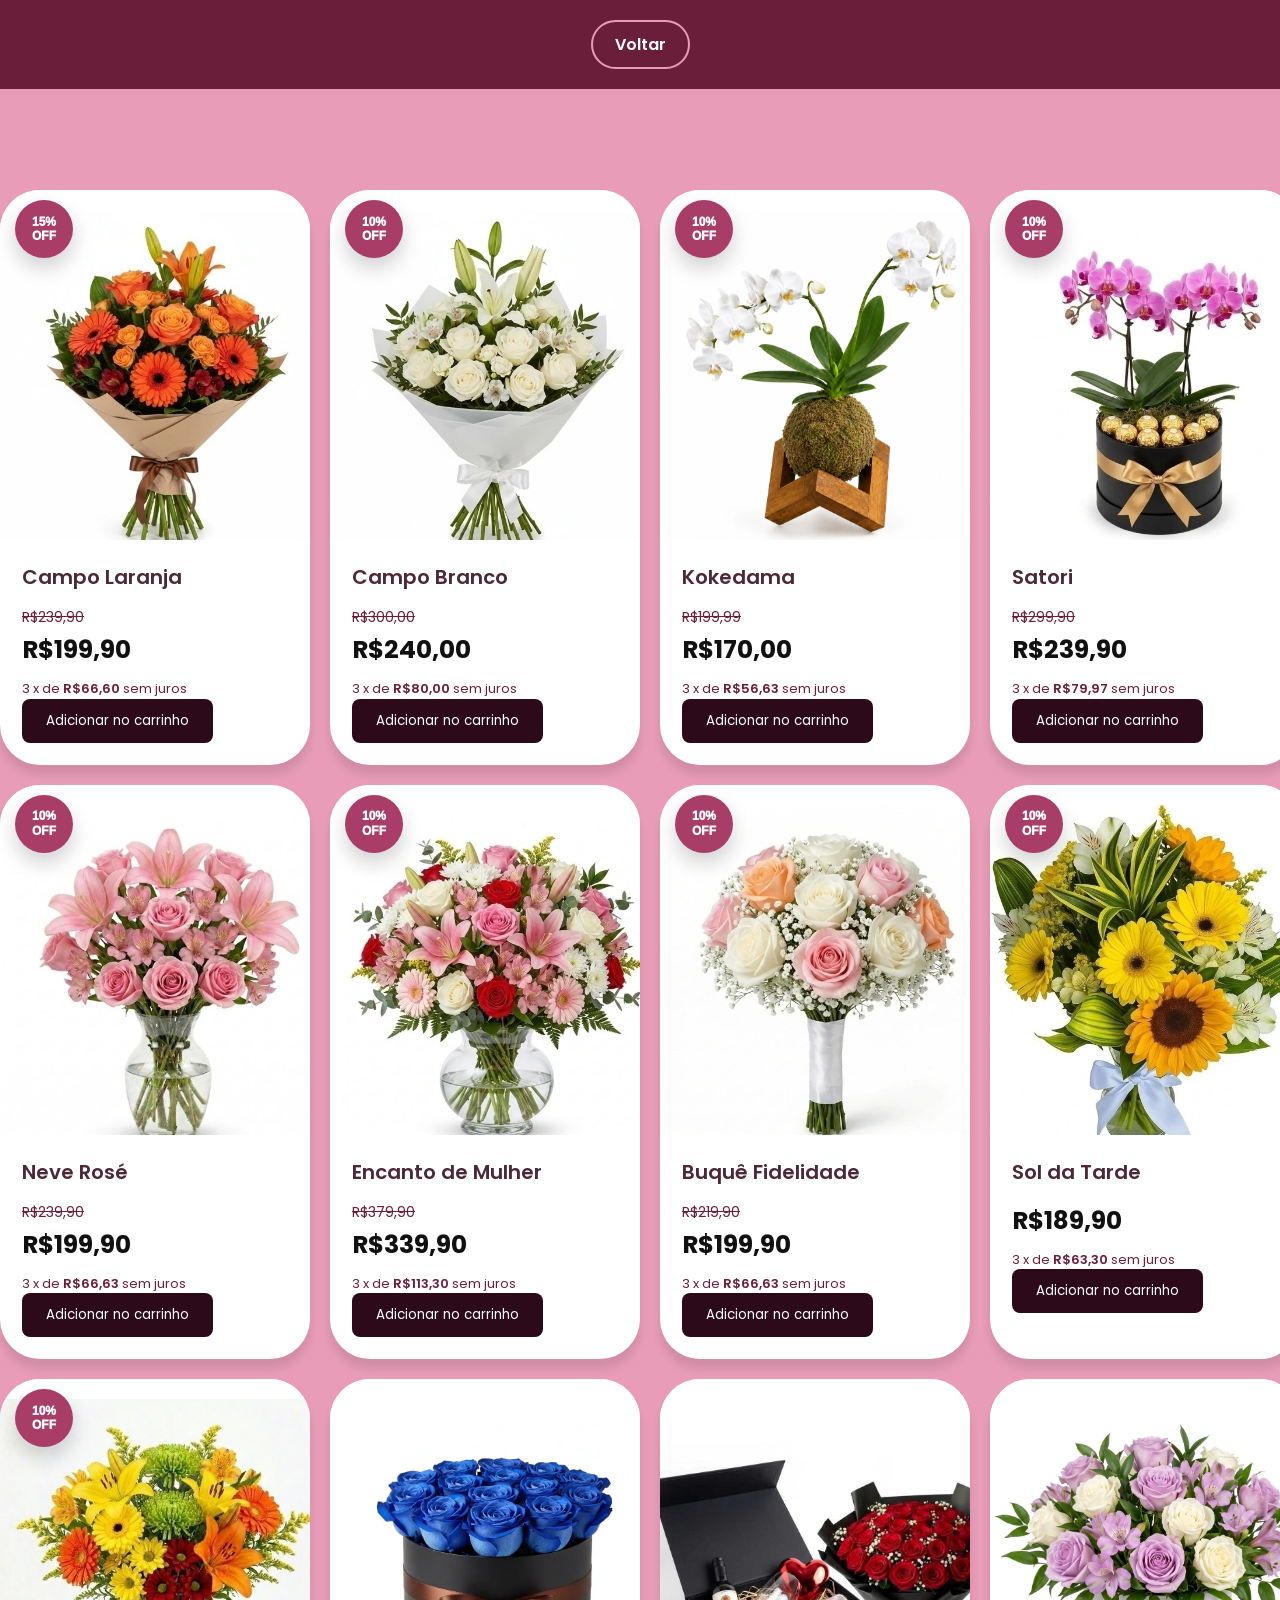
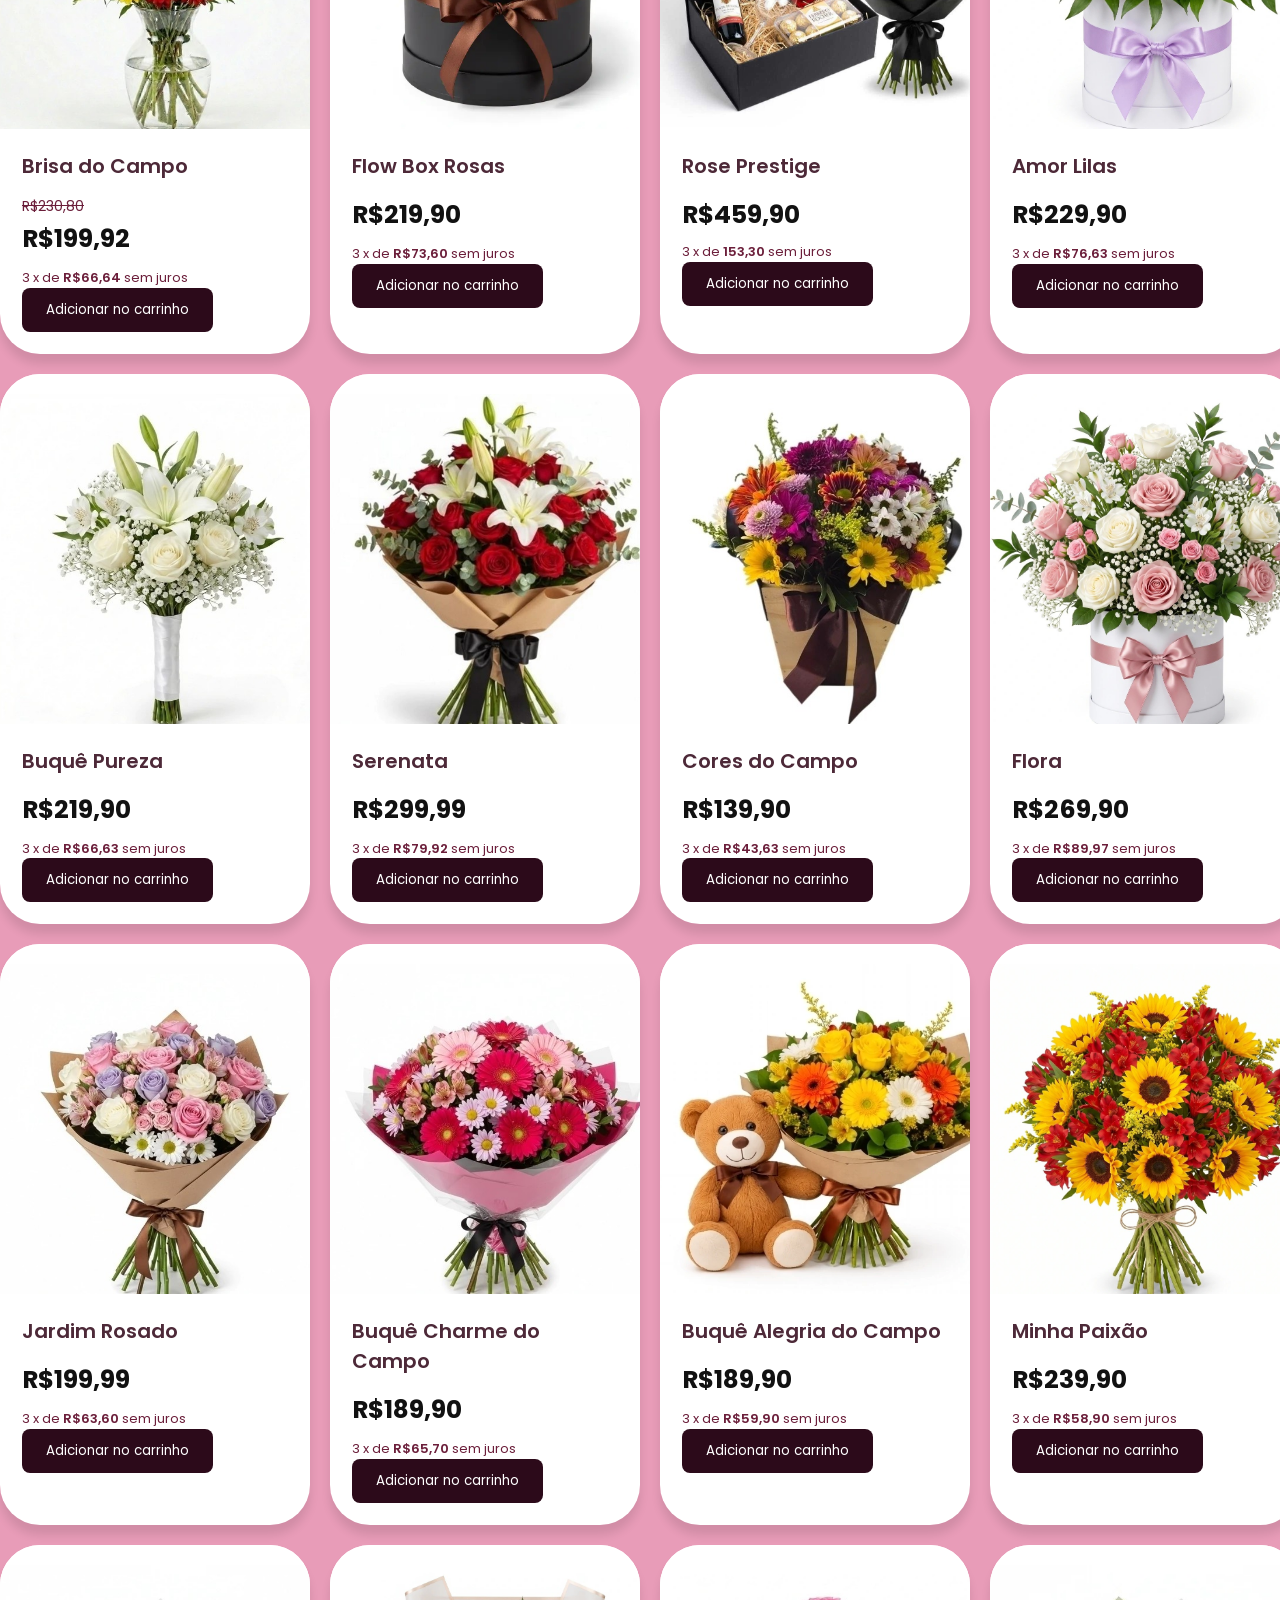
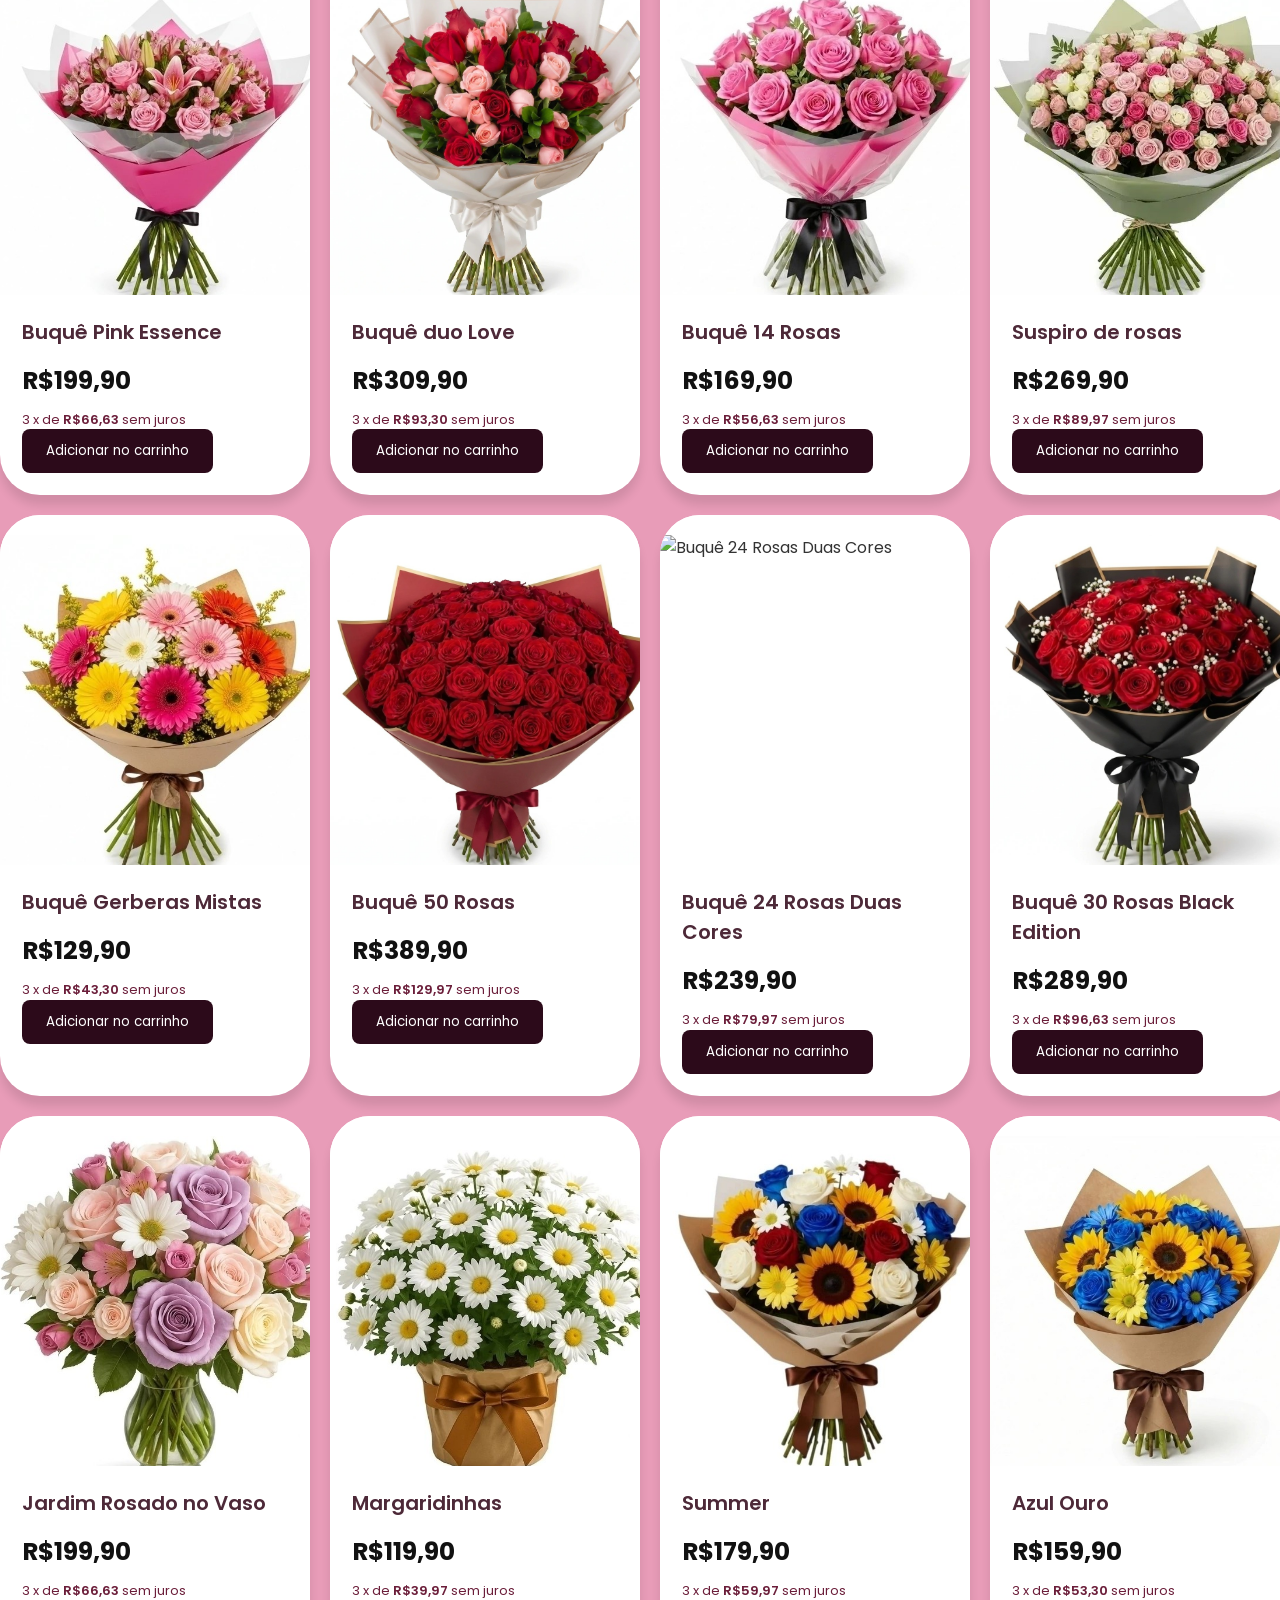
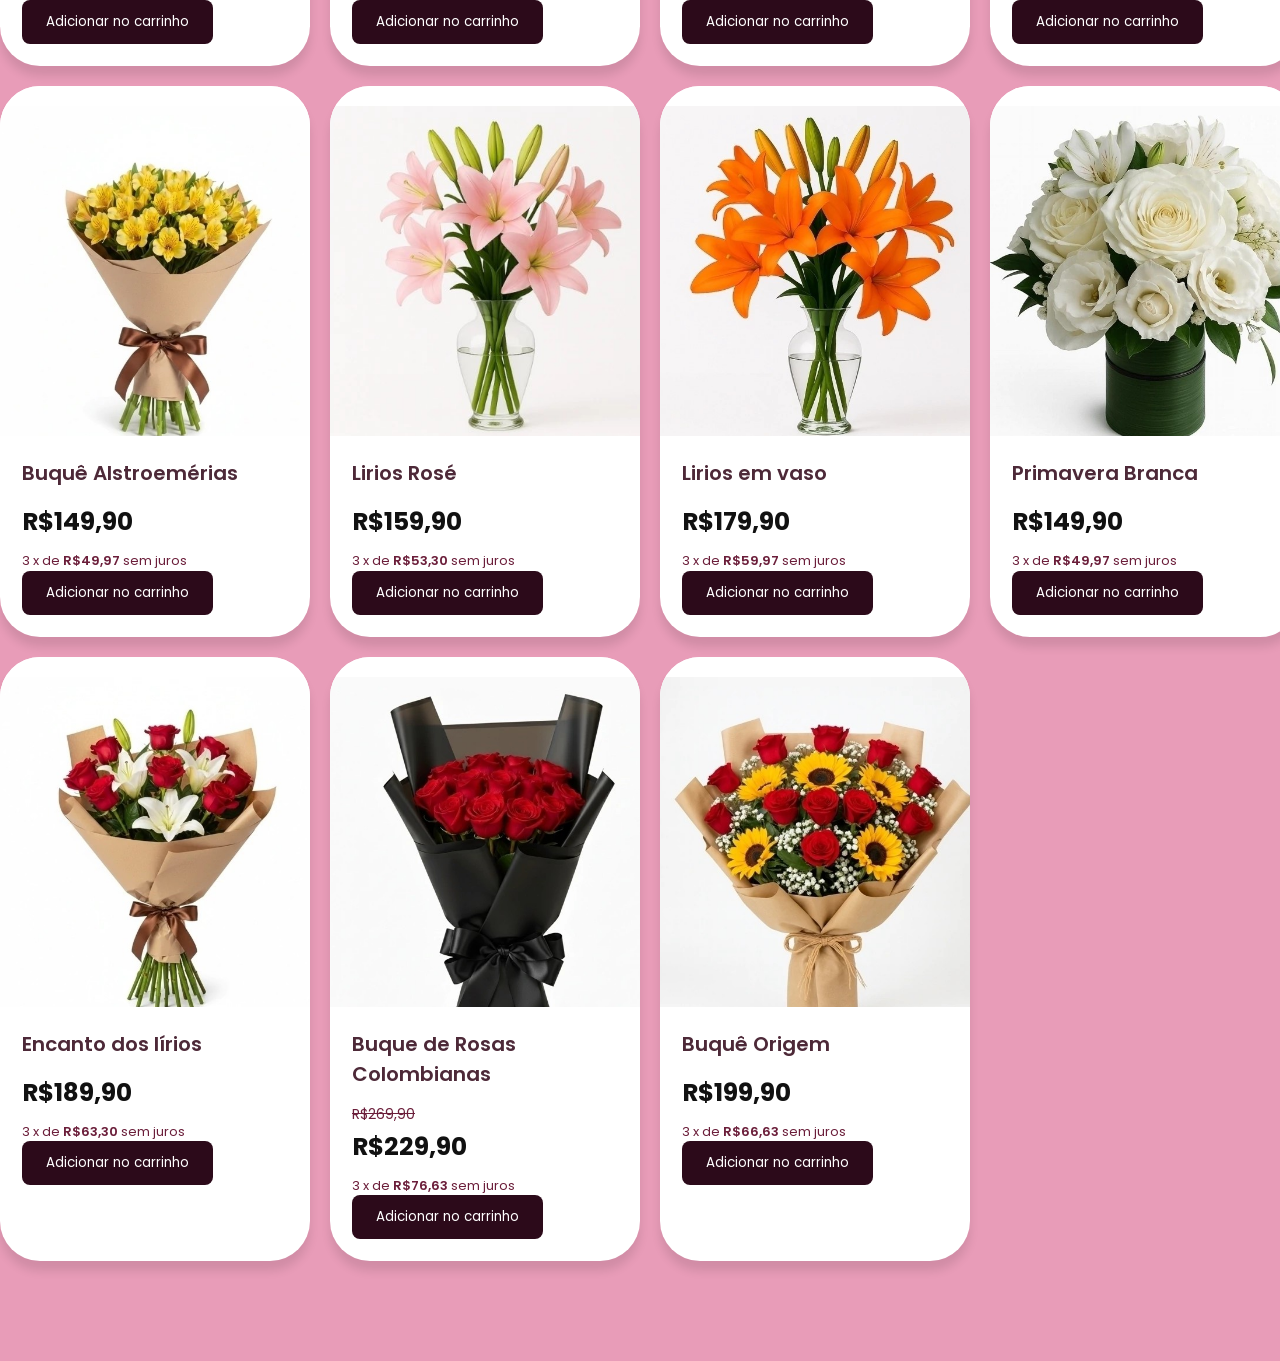
==== commit 0c5583fa: "Merge branch 'main' of https://github.com/Linemars/desenvolvimento-de-sistemas" ====
--- a/index2.html
+++ b/index2.html
@@ -961,14 +961,10 @@
 
         <div class="imagem-produto">
 
-            <span class="desconto">
-                10%<br>OFF
-            </span>
 
             <img
                 src="imagens/buque pink.jpg"
-                alt="Buquê Pink Essence"
-            >
+                alt="Buquê Pink Essence" >
 
         </div>
 
@@ -1006,9 +1002,7 @@
 
         <div class="imagem-produto">
 
-            <span class="desconto">
-                10%<br>OFF
-            </span>
+
 
             <img
                 src="imagens/duo love.jpg"
@@ -1024,12 +1018,11 @@
 
             <div class="precos">
 
-                <span class="preco-antigo">
+
+
+                <span class="preco-atual">
                     R$309,90
-                </span>
-
-                <span class="preco-atual">
-                    279,90
+
                 </span>
 
             </div>
@@ -1053,9 +1046,7 @@
 
         <div class="imagem-produto">
 
-            <span class="desconto">
-                10%<br>OFF
-            </span>
+
 
             <img
                 src="imagens/buque 14 rosas.jpg"
@@ -1097,9 +1088,7 @@
 
         <div class="imagem-produto">
 
-            <span class="desconto">
-                10%<br>OFF
-            </span>
+
 
             <img
                 src="imagens/Suspiro de rosas.jpg"
@@ -1142,9 +1131,6 @@
 
         <div class="imagem-produto">
 
-            <span class="desconto">
-                10%<br>OFF
-            </span>
 
             <img
                 src="imagens/Buquê Gerberas Mistas.jpg"
@@ -1187,9 +1173,7 @@
 
         <div class="imagem-produto">
 
-            <span class="desconto">
-                10%<br>OFF
-            </span>
+
 
             <img
                 src="imagens/50 rosas.jpg"
@@ -1232,9 +1216,7 @@
 
         <div class="imagem-produto">
 
-            <span class="desconto">
-                10%<br>OFF
-            </span>
+
 
             <img
                 src="imagenS/Buquê 24 Rosas Duas Cores.jpg"
@@ -1277,9 +1259,7 @@
 
         <div class="imagem-produto">
 
-            <span class="desconto">
-                10%<br>OFF
-            </span>
+
 
             <img
                 src="imagens/Buquê 30 Rosas Black Edition.jpg"
@@ -1322,9 +1302,6 @@
 
         <div class="imagem-produto">
 
-            <span class="desconto">
-                10%<br>OFF
-            </span>
 
             <img
                 src="imagens/Jardim Rosado no Vaso.jpg"
@@ -1367,9 +1344,6 @@
 
         <div class="imagem-produto">
 
-            <span class="desconto">
-                10%<br>OFF
-            </span>
 
             <img
                 src="imagens/Margaridinhas.jpg"
@@ -1412,9 +1386,7 @@
 
         <div class="imagem-produto">
 
-            <span class="desconto">
-                10%<br>OFF
-            </span>
+
 
             <img
                 src="imagens/Summer.jpg"
@@ -1457,9 +1429,7 @@
 
         <div class="imagem-produto">
 
-            <span class="desconto">
-                10%<br>OFF
-            </span>
+
 
             <img
                 src="imagens/Azul Ouro.jpg"
@@ -1502,9 +1472,7 @@
 
         <div class="imagem-produto">
 
-            <span class="desconto">
-                10%<br>OFF
-            </span>
+
 
             <img
                 src="imagens/Buquê Alstroemérias.jpg"
@@ -1547,9 +1515,7 @@
 
         <div class="imagem-produto">
 
-            <span class="desconto">
-                10%<br>OFF
-            </span>
+
 
             <img
                 src="imagens/Lirios Rosé.jpg"
@@ -1592,9 +1558,7 @@
 
         <div class="imagem-produto">
 
-            <span class="desconto">
-                10%<br>OFF
-            </span>
+
 
             <img
                 src="imagens/Lirios em vaso.jpg"
@@ -1636,9 +1600,6 @@
 
         <div class="imagem-produto">
 
-            <span class="desconto">
-                10%<br>OFF
-            </span>
 
             <img
                 src="imagens/Primavera Branca.jpg"
@@ -1681,9 +1642,7 @@
 
         <div class="imagem-produto">
 
-            <span class="desconto">
-                10%<br>OFF
-            </span>
+            
 
             <img
                 src="imagens/Encanto dos lírios.jpg"
@@ -1726,10 +1685,6 @@
 
         <div class="imagem-produto">
 
-            <span class="desconto">
-                10%<br>OFF
-            </span>
-
             <img
                 src="imagens/Buque de Rosas Colombianas.jpg"
                 alt="Buque de Rosas Colombianas"
@@ -1773,9 +1728,7 @@
 
         <div class="imagem-produto">
 
-            <span class="desconto">
-                10%<br>OFF
-            </span>
+
 
             <img
                 src="imagens/Buquê Origem.jpg"
